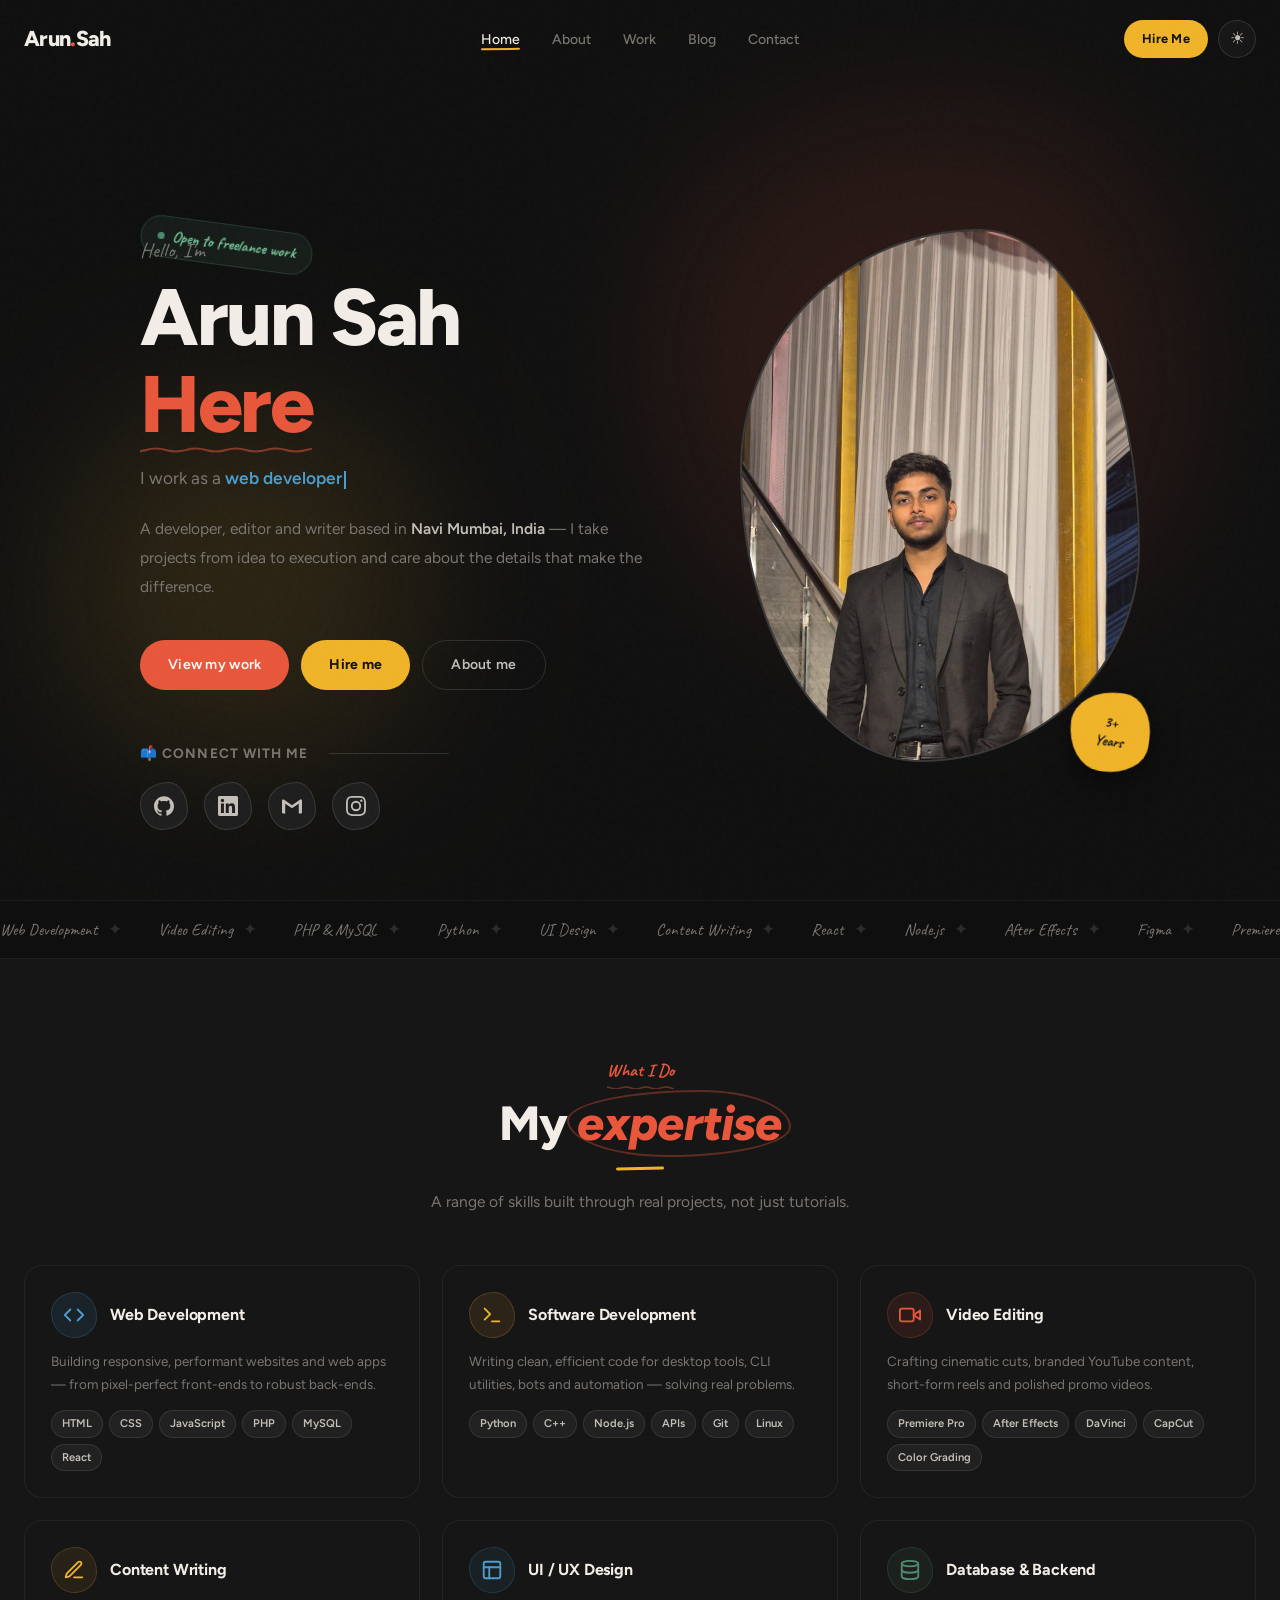
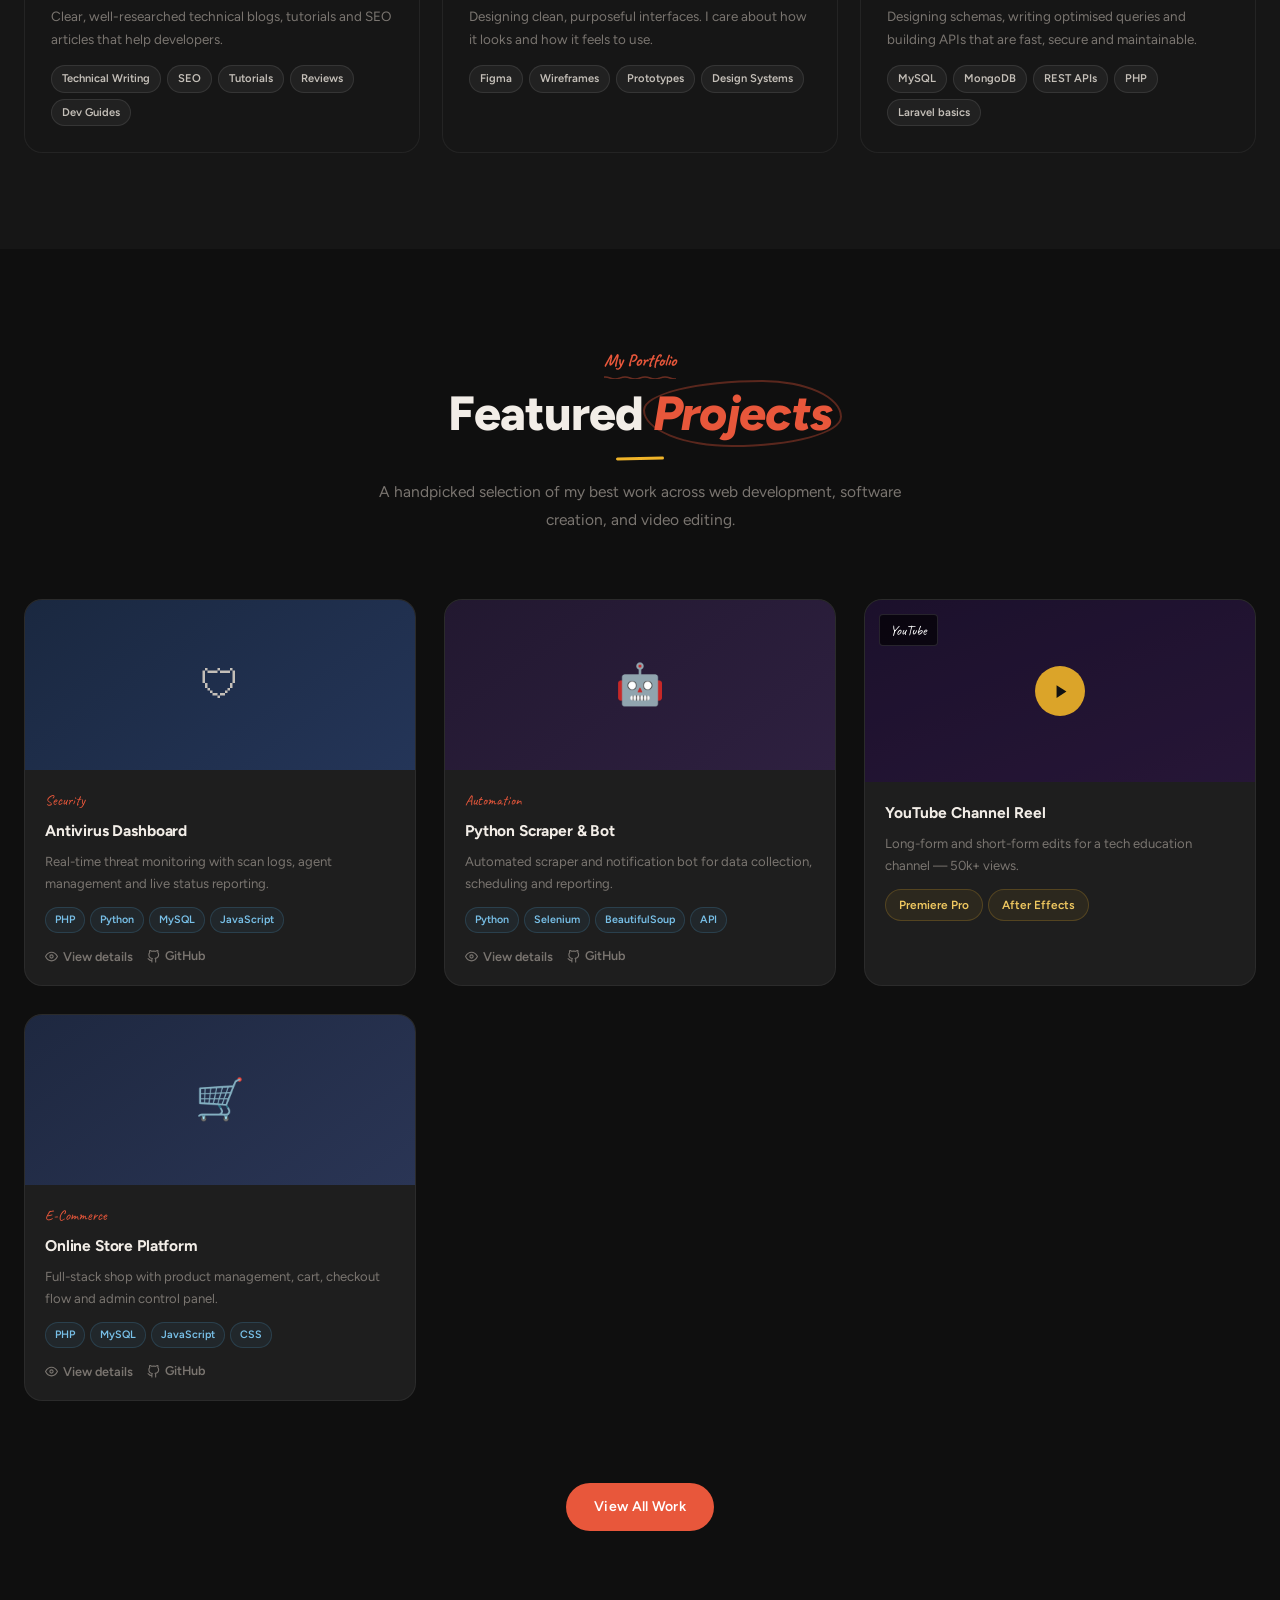
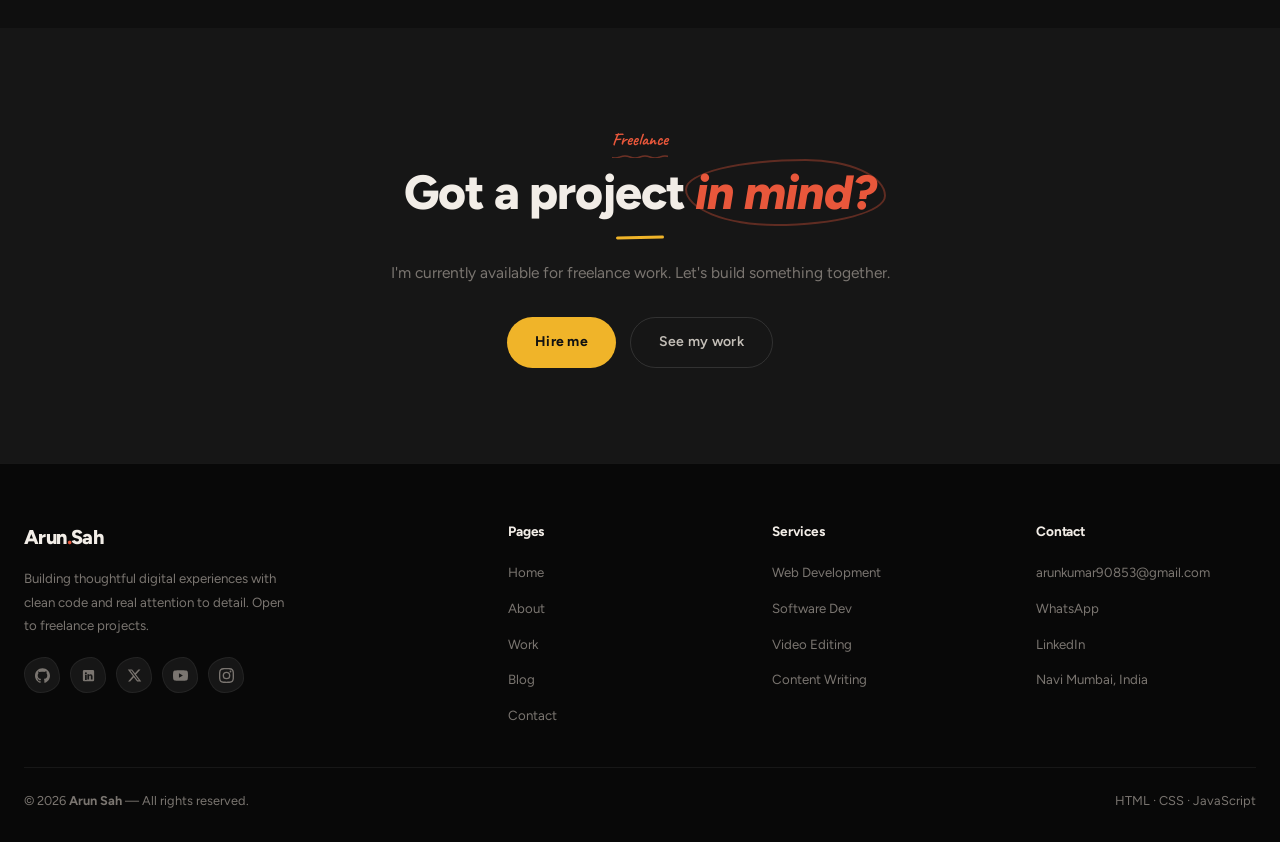
==== index.html @ 141fbe6e "name" ====
<!DOCTYPE html>
<html lang="en" data-theme="dark">
<head>
  <meta charset="UTF-8" />
  <meta name="viewport" content="width=device-width, initial-scale=1.0" />
  <meta name="description" content="Portfolio of a web developer, video editor and blog writer." />
  <title>Portfolio — Web Developer &amp; Freelancer</title>
  <link rel="stylesheet" href="style.css?v=1.7" />
  <script>
    (function(){
      var t = localStorage.getItem('portfolio-theme') || 'dark';
      document.documentElement.setAttribute('data-theme', t);
    })();
  </script>
</head>
<body>
<script>
  (function() {
    var isReload = false;
    if (window.performance && window.performance.getEntriesByType) {
      var navs = window.performance.getEntriesByType('navigation');
      if (navs.length > 0 && navs[0].type === 'reload') {
        isReload = true;
      }
    } else if (window.performance && window.performance.navigation) {
      if (window.performance.navigation.type === 1) { // 1 = TYPE_RELOAD
        isReload = true;
      }
    }
    if (isReload) {
      sessionStorage.removeItem('portfolio-loaded');
    }
    if (sessionStorage.getItem('portfolio-loaded')) {
      document.write('<style>#preloader { display: none !important; }</style>');
    }
  })();
</script>
<!-- Preloader -->
<div id="preloader" class="loading">
  <div class="wheel-and-hamster">
    <div class="wheel"></div>
    <div class="hamster">
      <div class="hamster__body">
        <div class="hamster__head">
          <div class="hamster__ear"></div>
          <div class="hamster__eye"></div>
          <div class="hamster__nose"></div>
        </div>
        <div class="hamster__limb hamster__limb--fr"></div>
        <div class="hamster__limb hamster__limb--fl"></div>
        <div class="hamster__limb hamster__limb--br"></div>
        <div class="hamster__limb hamster__limb--bl"></div>
        <div class="hamster__tail"></div>
      </div>
    </div>
    <div class="spoke"></div>
  </div>
</div>

<div id="cursor-dot"></div>
<div id="cursor-ring"></div>

<nav id="navbar">
  <div class="container">
    <div class="nav-inner">
      <a href="index.html" class="nav-logo">Arun<span class="dot">.</span>Sah</a>

      <ul class="nav-links" id="navLinks">
        <li><a href="index.html"   class="nav-link active">Home</a></li>
        <li><a href="about.html"   class="nav-link">About</a></li>
        <li><a href="work.html"    class="nav-link">Work</a></li>
        <li><a href="blogs.html"   class="nav-link">Blog</a></li>
        <li><a href="contact.html" class="nav-link">Contact</a></li>
      </ul>

      <div class="nav-cta">
        <a href="contact.html" class="btn btn-hire btn-sm">Hire Me</a>
        <button id="theme-toggle" aria-label="Toggle theme">
          <span class="icon-sun">&#9728;</span>
          <span class="icon-moon">&#9790;</span>
        </button>
        <button class="hamburger" id="hamburger" aria-label="Open menu">
          <span></span><span></span><span></span>
        </button>
      </div>
    </div>
  </div>
</nav>

<!-- ======================================================
     HERO
     ====================================================== -->
<section id="hero">
  <div class="hero-backdrop">
    <div class="hero-blob hero-blob-1"></div>
    <div class="hero-blob hero-blob-2"></div>
  </div>
  <div class="container">
    <div class="hero-inner">

      <div class="hero-content">
        <div class="hero-availability">
          <span class="avail-pulse"></span>
          Open to freelance work
        </div>

        <span class="hero-eyebrow">Hello, I'm</span>
        <h1 class="hero-name">
          Arun Sah<br>
          <span class="name-accent">Here</span>
        </h1>

        <p class="hero-tagline">
          I work as a&nbsp;<span class="typed" id="typedText"></span><span class="caret"></span>
        </p>

        <p class="hero-bio">
          A developer, editor and writer based in <strong>Navi Mumbai, India</strong> — I take projects
          from idea to execution and care about the details that make the difference.
        </p>

        <div class="hero-actions">
          <a href="work.html"    class="btn btn-primary">View my work</a>
          <a href="contact.html" class="btn btn-hire">Hire me</a>
          <a href="about.html"   class="btn btn-ghost">About me</a>
        </div>

        <div class="hero-connect">
          <h3 class="connect-title">📫 Connect With Me</h3>
          <div class="connect-links">
            <a href="https://github.com/Lamsterla" class="connect-btn github" target="_blank" rel="noopener noreferrer" title="GitHub">
              <svg viewBox="0 0 24 24" xmlns="http://www.w3.org/2000/svg">
                <path d="M12 .297c-6.63 0-12 5.373-12 12 0 5.303 3.438 9.8 8.205 11.385.6.113.82-.258.82-.577 0-.285-.01-1.04-.015-2.04-3.338.724-4.042-1.61-4.042-1.61C4.422 18.07 3.633 17.7 3.633 17.7c-1.087-.744.084-.729.084-.729 1.205.084 1.838 1.236 1.838 1.236 1.07 1.835 2.809 1.305 3.495.998.108-.776.417-1.305.76-1.605-2.665-.3-5.466-1.332-5.466-5.93 0-1.31.465-2.38 1.235-3.22-.135-.303-.54-1.523.105-3.176 0 0 1.005-.322 3.3 1.23.96-.267 1.98-.399 3-.405 1.02.006 2.04.138 3 .405 2.28-1.552 3.285-1.23 3.285-1.23.645 1.653.24 2.873.12 3.176.765.84 1.23 1.91 1.23 3.22 0 4.61-2.805 5.625-5.475 5.92.42.36.81 1.096.81 2.22 0 1.606-.015 2.896-.015 3.286 0 .315.21.69.825.57C20.565 22.092 24 17.592 24 12.297c0-6.627-5.373-12-12-12"/>
              </svg>
            </a>
            <a href="https://www.linkedin.com/in/arun-sah-7b7246313" class="connect-btn linkedin" target="_blank" rel="noopener noreferrer" title="LinkedIn">
              <svg viewBox="0 0 24 24" xmlns="http://www.w3.org/2000/svg">
                <path d="M20.447 20.452h-3.554v-5.569c0-1.328-.027-3.037-1.852-3.037-1.853 0-2.136 1.445-2.136 2.939v5.667H9.351V9h3.414v1.561h.046c.477-.9 1.637-1.85 3.37-1.85 3.601 0 4.267 2.37 4.267 5.455v6.286zM5.337 7.433c-1.144 0-2.063-.926-2.063-2.065 0-1.138.92-2.063 2.063-2.063 1.14 0 2.064.925 2.064 2.063 0 1.139-.925 2.065-2.064 2.065zm1.782 13.019H3.555V9h3.564v11.452zM22.225 0H1.771C.792 0 0 .774 0 1.729v20.542C0 23.227.792 24 1.771 24h20.451C23.2 24 24 23.227 24 22.271V1.729C24 .774 23.2 0 22.222 0h.003z"/>
              </svg>
            </a>
            <a href="mailto:arunkumar90853@gmail.com" class="connect-btn gmail" title="Gmail">
              <svg viewBox="0 0 24 24" xmlns="http://www.w3.org/2000/svg">
                <path d="M24 5.457v13.909c0 .904-.732 1.634-1.634 1.634h-2.23V9.431L12 14.771 3.864 9.43v11.57H1.634A1.637 1.637 0 010 19.366V5.457c0-1.124 1.25-1.787 2.179-1.155L12 11.196l9.821-6.894A1.378 1.378 0 0124 5.457z"/>
              </svg>
            </a>
            <a href="https://www.instagram.com/sah_arun_kumar" class="connect-btn instagram" target="_blank" rel="noopener noreferrer" title="Instagram">
              <svg viewBox="0 0 24 24" xmlns="http://www.w3.org/2000/svg">
                <path d="M12 2.163c3.204 0 3.584.012 4.85.07 3.252.148 4.771 1.691 4.919 4.919.058 1.265.069 1.645.069 4.849 0 3.205-.012 3.584-.069 4.849-.149 3.225-1.664 4.771-4.919 4.919-1.266.058-1.644.07-4.85.07-3.204 0-3.584-.012-4.849-.07-3.26-.149-4.771-1.699-4.919-4.92-.058-1.265-.07-1.644-.07-4.849 0-3.204 0.013-3.583.07-4.849.149-3.227 1.664-4.771 4.919-4.919 1.266-.057 1.645-.069 4.849-.069zM12 0C8.741 0 8.333.014 7.053.072 2.695.272.273 2.69.073 7.051.014 8.333 0 8.741 0 12c0 3.259.014 3.668.072 4.948.2 4.358 2.618 6.78 6.98 6.98 1.281.058 1.689.072 4.948.072 3.259 0 3.668-.014 4.948-.072 4.354-.2 6.782-2.618 6.979-6.98.059-1.28.073-1.689.073-4.948 0-3.259-.014-3.667-.072-4.947-.196-4.354-2.617-6.78-6.979-6.98C15.668.014 15.259 0 12 0zm0 5.838a6.162 6.162 0 100 12.324 6.162 6.162 0 000-12.324zM12 16a4 4 0 110-8 4 4 0 010 8zm6.406-11.845a1.44 1.44 0 100 2.881 1.44 1.44 0 000-2.881z"/>
              </svg>
            </a>
          </div>
        </div>
      </div>

      <div class="hero-visual reveal from-right">
        <div class="hero-photo-frame">
          <img src="photo/2.jpeg" alt="Arun Sah">
        </div>
        <div class="photo-corner">3+<br>Years</div>
      </div>
 
    </div>
  </div>
</section>

<!-- ======================================================
     MARQUEE STRIP
     ====================================================== -->
<div class="marquee-wrap">
  <div class="marquee-track">
    <span class="marquee-item">Web Development <span>✦</span></span>
    <span class="marquee-item">Video Editing <span>✦</span></span>
    <span class="marquee-item">PHP &amp; MySQL <span>✦</span></span>
    <span class="marquee-item">Python <span>✦</span></span>
    <span class="marquee-item">UI Design <span>✦</span></span>
    <span class="marquee-item">Content Writing <span>✦</span></span>
    <span class="marquee-item">React <span>✦</span></span>
    <span class="marquee-item">Node.js <span>✦</span></span>
    <span class="marquee-item">After Effects <span>✦</span></span>
    <span class="marquee-item">Figma <span>✦</span></span>
    <span class="marquee-item">Premiere Pro <span>✦</span></span>
    <span class="marquee-item">Software Dev <span>✦</span></span>
    <span class="marquee-item">Web Development <span>✦</span></span>
    <span class="marquee-item">Video Editing <span>✦</span></span>
    <span class="marquee-item">PHP &amp; MySQL <span>✦</span></span>
    <span class="marquee-item">Python <span>✦</span></span>
    <span class="marquee-item">UI Design <span>✦</span></span>
    <span class="marquee-item">Content Writing <span>✦</span></span>
    <span class="marquee-item">React <span>✦</span></span>
    <span class="marquee-item">Node.js <span>✦</span></span>
    <span class="marquee-item">After Effects <span>✦</span></span>
    <span class="marquee-item">Figma <span>✦</span></span>
    <span class="marquee-item">Premiere Pro <span>✦</span></span>
    <span class="marquee-item">Software Dev <span>✦</span></span>
  </div>
</div>

<!-- ======================================================
     SKILLS TEASER
     ====================================================== -->
<section class="section section--alt" id="skills">
  <div class="container">
    <div class="text-center reveal">
      <span class="label">What I Do</span>
      <h2 class="section-title">My <span class="em">expertise</span></h2>
      <span class="rule rule-center"></span>
      <p class="section-sub" style="margin-top:18px;">
        A range of skills built through real projects, not just tutorials.
      </p>
    </div>

    <div class="skills-layout">
      <div class="skill-card reveal d1" style="--card-line:var(--sky);--ico-bg:rgba(75,159,214,0.1);--ico-border:rgba(75,159,214,0.2)">
        <div class="skill-head">
          <div class="skill-ico"><svg viewBox="0 0 24 24" width="22" height="22" fill="none" stroke="currentColor" stroke-width="2" stroke-linecap="round" stroke-linejoin="round"><polyline points="16 18 22 12 16 6"/><polyline points="8 6 2 12 8 18"/></svg></div>
          <h3>Web Development</h3>
        </div>
        <p>Building responsive, performant websites and web apps — from pixel-perfect front-ends to robust back-ends.</p>
        <div class="skill-chips">
          <span class="chip">HTML</span>
          <span class="chip">CSS</span>
          <span class="chip">JavaScript</span>
          <span class="chip">PHP</span>
          <span class="chip">MySQL</span>
          <span class="chip">React</span>
        </div>
      </div>

      <div class="skill-card reveal d2" style="--card-line:var(--amber);--ico-bg:rgba(244,169,53,0.1);--ico-border:rgba(244,169,53,0.2)">
        <div class="skill-head">
          <div class="skill-ico"><svg viewBox="0 0 24 24" width="22" height="22" fill="none" stroke="currentColor" stroke-width="2" stroke-linecap="round" stroke-linejoin="round"><polyline points="4 17 10 11 4 5"/><line x1="12" y1="19" x2="20" y2="19"/></svg></div>
          <h3>Software Development</h3>
        </div>
        <p>Writing clean, efficient code for desktop tools, CLI utilities, bots and automation — solving real problems.</p>
        <div class="skill-chips">
          <span class="chip">Python</span>
          <span class="chip">C++</span>
          <span class="chip">Node.js</span>
          <span class="chip">APIs</span>
          <span class="chip">Git</span>
          <span class="chip">Linux</span>
        </div>
      </div>

      <div class="skill-card reveal d3" style="--card-line:var(--coral);--ico-bg:rgba(232,87,59,0.1);--ico-border:rgba(232,87,59,0.2)">
        <div class="skill-head">
          <div class="skill-ico"><svg viewBox="0 0 24 24" width="22" height="22" fill="none" stroke="currentColor" stroke-width="2" stroke-linecap="round" stroke-linejoin="round"><polygon points="23 7 16 12 23 17 23 7"/><rect x="1" y="5" width="15" height="14" rx="2" ry="2"/></svg></div>
          <h3>Video Editing</h3>
        </div>
        <p>Crafting cinematic cuts, branded YouTube content, short-form reels and polished promo videos.</p>
        <div class="skill-chips">
          <span class="chip">Premiere Pro</span>
          <span class="chip">After Effects</span>
          <span class="chip">DaVinci</span>
          <span class="chip">CapCut</span>
          <span class="chip">Color Grading</span>
        </div>
      </div>

      <div class="skill-card reveal d4" style="--card-line:var(--amber);--ico-bg:rgba(244,169,53,0.08);--ico-border:rgba(244,169,53,0.18)">
        <div class="skill-head">
          <div class="skill-ico"><svg viewBox="0 0 24 24" width="22" height="22" fill="none" stroke="currentColor" stroke-width="2" stroke-linecap="round" stroke-linejoin="round"><path d="M12 20h9"/><path d="M16.5 3.5a2.121 2.121 0 0 1 3 3L7 19l-4 1 1-4L16.5 3.5z"/></svg></div>
          <h3>Content Writing</h3>
        </div>
        <p>Clear, well-researched technical blogs, tutorials and SEO articles that help developers.</p>
        <div class="skill-chips">
          <span class="chip">Technical Writing</span>
          <span class="chip">SEO</span>
          <span class="chip">Tutorials</span>
          <span class="chip">Reviews</span>
          <span class="chip">Dev Guides</span>
        </div>
      </div>

      <div class="skill-card reveal d5" style="--card-line:var(--sky);--ico-bg:rgba(75,159,214,0.08);--ico-border:rgba(75,159,214,0.18)">
        <div class="skill-head">
          <div class="skill-ico"><svg viewBox="0 0 24 24" width="22" height="22" fill="none" stroke="currentColor" stroke-width="2" stroke-linecap="round" stroke-linejoin="round"><rect x="3" y="3" width="18" height="18" rx="2" ry="2"/><line x1="3" y1="9" x2="21" y2="9"/><line x1="9" y1="21" x2="9" y2="9"/></svg></div>
          <h3>UI / UX Design</h3>
        </div>
        <p>Designing clean, purposeful interfaces. I care about how it looks and how it feels to use.</p>
        <div class="skill-chips">
          <span class="chip">Figma</span>
          <span class="chip">Wireframes</span>
          <span class="chip">Prototypes</span>
          <span class="chip">Design Systems</span>
        </div>
      </div>

      <div class="skill-card reveal d5" style="--card-line:var(--sage);--ico-bg:rgba(90,138,111,0.1);--ico-border:rgba(90,138,111,0.2)">
        <div class="skill-head">
          <div class="skill-ico"><svg viewBox="0 0 24 24" width="22" height="22" fill="none" stroke="currentColor" stroke-width="2" stroke-linecap="round" stroke-linejoin="round"><ellipse cx="12" cy="5" rx="9" ry="3"/><path d="M21 12c0 1.66-4 3-9 3s-9-1.34-9-3"/><path d="M3 5v14c0 1.66 4 3 9 3s9-1.34 9-3V5"/></svg></div>
          <h3>Database &amp; Backend</h3>
        </div>
        <p>Designing schemas, writing optimised queries and building APIs that are fast, secure and maintainable.</p>
        <div class="skill-chips">
          <span class="chip">MySQL</span>
          <span class="chip">MongoDB</span>
          <span class="chip">REST APIs</span>
          <span class="chip">PHP</span>
          <span class="chip">Laravel basics</span>
        </div>
      </div>
    </div>
  </div>
</section>

<!-- ======================================================
     FEATURED PROJECTS
     ====================================================== -->
<section class="section" id="featured-projects">
  <div class="container">
    <div class="text-center reveal">
      <span class="label">My Portfolio</span>
      <h2 class="section-title">Featured <span class="em">Projects</span></h2>
      <span class="rule rule-center"></span>
      <p class="section-sub" style="margin-top:18px;">
        A handpicked selection of my best work across web development, software creation, and video editing.
      </p>
    </div>

    <div class="portfolio-grid" style="margin-top: 40px;">
      <!-- Web Project -->
      <div class="project-card reveal d1" data-type="web" data-index="0" style="cursor: pointer;">
        <div class="proj-thumb" style="background:linear-gradient(145deg,#1a2840,#243558)">
          <span>&#128737;</span>
          <div class="proj-thumb-overlay">
            <button class="btn btn-primary btn-sm view-details-btn">Details</button>
            <a href="https://github.com/Lamsterla" target="_blank" class="btn btn-ghost btn-sm" onclick="event.stopPropagation();">Live</a>
          </div>
        </div>
        <div class="proj-body">
          <div class="proj-cat">Security</div>
          <h3>Antivirus Dashboard</h3>
          <p>Real-time threat monitoring with scan logs, agent management and live status reporting.</p>
          <div class="proj-tech">
            <span class="tech-tag">PHP</span><span class="tech-tag">Python</span><span class="tech-tag">MySQL</span><span class="tech-tag">JavaScript</span>
          </div>
          <div class="proj-links">
            <button class="proj-link view-details-link" style="background:none;border:none;padding:0;cursor:pointer;font-family:inherit;">
              <svg viewBox="0 0 24 24"><path d="M1 12s4-8 11-8 11 8 11 8-4 8-11 8-11-8-11-8z"/><circle cx="12" cy="12" r="3"/></svg>
              View details
            </button>
            <a href="https://github.com/Lamsterla" class="proj-link" target="_blank" onclick="event.stopPropagation();">
              <svg viewBox="0 0 24 24"><path d="M9 19c-5 1.5-5-2.5-7-3m14 6v-3.87a3.37 3.37 0 0 0-.94-2.61c3.14-.35 6.44-1.54 6.44-7A5.44 5.44 0 0 0 20 4.77 5.07 5.07 0 0 0 19.91 1S18.73.65 16 2.48a13.38 13.38 0 0 0-7 0C6.27.65 5.09 1 5.09 1A5.07 5.07 0 0 0 5 4.77a5.44 5.44 0 0 0-1.5 3.78c0 5.42 3.3 6.61 6.44 7A3.37 3.37 0 0 0 9 18.13V22"/></svg>
              GitHub
            </a>
          </div>
        </div>
      </div>

      <!-- Software Project -->
      <div class="project-card reveal d2" data-type="software" data-index="0" style="cursor: pointer;">
        <div class="proj-thumb" style="background:linear-gradient(145deg,#221830,#2e2040)">
          <span>&#129302;</span>
          <div class="proj-thumb-overlay">
            <button class="btn btn-primary btn-sm view-details-btn">Details</button>
            <a href="https://github.com/Lamsterla" target="_blank" class="btn btn-ghost btn-sm" onclick="event.stopPropagation();">Code</a>
          </div>
        </div>
        <div class="proj-body">
          <div class="proj-cat">Automation</div>
          <h3>Python Scraper &amp; Bot</h3>
          <p>Automated scraper and notification bot for data collection, scheduling and reporting.</p>
          <div class="proj-tech">
            <span class="tech-tag">Python</span><span class="tech-tag">Selenium</span><span class="tech-tag">BeautifulSoup</span><span class="tech-tag">API</span>
          </div>
          <div class="proj-links">
            <button class="proj-link view-details-link" style="background:none;border:none;padding:0;cursor:pointer;font-family:inherit;">
              <svg viewBox="0 0 24 24"><path d="M1 12s4-8 11-8 11 8 11 8-4 8-11 8-11-8-11-8z"/><circle cx="12" cy="12" r="3"/></svg>
              View details
            </button>
            <a href="https://github.com/Lamsterla" class="proj-link" target="_blank" onclick="event.stopPropagation();">
              <svg viewBox="0 0 24 24"><path d="M9 19c-5 1.5-5-2.5-7-3m14 6v-3.87a3.37 3.37 0 0 0-.94-2.61c3.14-.35 6.44-1.54 6.44-7A5.44 5.44 0 0 0 20 4.77 5.07 5.07 0 0 0 19.91 1S18.73.65 16 2.48a13.38 13.38 0 0 0-7 0C6.27.65 5.09 1 5.09 1A5.07 5.07 0 0 0 5 4.77a5.44 5.44 0 0 0-1.5 3.78c0 5.42 3.3 6.61 6.44 7A3.37 3.37 0 0 0 9 18.13V22"/></svg>
              GitHub
            </a>
          </div>
        </div>
      </div>

      <!-- Video Project -->
      <div class="video-slide-card project-card reveal d3" data-type="video" data-index="0" style="cursor: pointer;">
        <div class="vslide-thumb" style="background:linear-gradient(160deg,#281840,#382050)">
          <div class="play-ring">
            <svg viewBox="0 0 24 24"><polygon points="5,3 19,12 5,21"/></svg>
          </div>
          <span class="vslide-cat">YouTube</span>
        </div>
        <div class="vslide-body">
          <h3>YouTube Channel Reel</h3>
          <p>Long-form and short-form edits for a tech education channel — 50k+ views.</p>
          <div class="proj-tech">
            <span class="tool-chip">Premiere Pro</span><span class="tool-chip">After Effects</span>
          </div>
        </div>
      </div>

      <!-- Web Project 2 -->
      <div class="project-card reveal d4" data-type="web" data-index="1" style="cursor: pointer;">
        <div class="proj-thumb" style="background:linear-gradient(145deg,#1e2840,#2a3555)">
          <span>&#128722;</span>
          <div class="proj-thumb-overlay">
            <button class="btn btn-primary btn-sm view-details-btn">Details</button>
            <a href="https://github.com/Lamsterla" target="_blank" class="btn btn-ghost btn-sm" onclick="event.stopPropagation();">Live</a>
          </div>
        </div>
        <div class="proj-body">
          <div class="proj-cat">E-Commerce</div>
          <h3>Online Store Platform</h3>
          <p>Full-stack shop with product management, cart, checkout flow and admin control panel.</p>
          <div class="proj-tech">
            <span class="tech-tag">PHP</span><span class="tech-tag">MySQL</span><span class="tech-tag">JavaScript</span><span class="tech-tag">CSS</span>
          </div>
          <div class="proj-links">
            <button class="proj-link view-details-link" style="background:none;border:none;padding:0;cursor:pointer;font-family:inherit;">
              <svg viewBox="0 0 24 24"><path d="M1 12s4-8 11-8 11 8 11 8-4 8-11 8-11-8-11-8z"/><circle cx="12" cy="12" r="3"/></svg>
              View details
            </button>
            <a href="https://github.com/Lamsterla" class="proj-link" target="_blank" onclick="event.stopPropagation();">
              <svg viewBox="0 0 24 24"><path d="M9 19c-5 1.5-5-2.5-7-3m14 6v-3.87a3.37 3.37 0 0 0-.94-2.61c3.14-.35 6.44-1.54 6.44-7A5.44 5.44 0 0 0 20 4.77 5.07 5.07 0 0 0 19.91 1S18.73.65 16 2.48a13.38 13.38 0 0 0-7 0C6.27.65 5.09 1 5.09 1A5.07 5.07 0 0 0 5 4.77a5.44 5.44 0 0 0-1.5 3.78c0 5.42 3.3 6.61 6.44 7A3.37 3.37 0 0 0 9 18.13V22"/></svg>
              GitHub
            </a>
          </div>
        </div>
      </div>
    </div>

    <div style="text-align: center; margin-top: 50px;" class="reveal">
      <a href="work.html" class="btn btn-primary">View All Work</a>
    </div>
  </div>
</section>

<!-- ======================================================
     QUICK HIRE CTA
     ====================================================== -->
<section class="section section--alt">
  <div class="container">
    <div style="text-align:center;max-width:580px;margin:0 auto;" class="reveal">
      <span class="label">Freelance</span>
      <h2 class="section-title">Got a project <span class="em">in mind?</span></h2>
      <span class="rule rule-center"></span>
      <p class="section-sub" style="margin:20px auto 30px;">
        I'm currently available for freelance work. Let's build something together.
      </p>
      <div style="display:flex;gap:14px;justify-content:center;flex-wrap:wrap;">
        <a href="contact.html" class="btn btn-hire">Hire me</a>
        <a href="work.html"    class="btn btn-ghost">See my work</a>
      </div>
    </div>
  </div>
</section>

<!-- ======================================================
     PROJECT DETAIL MODAL (FLASHCARD VERSION)
     ====================================================== -->
<div class="project-modal" id="projectModal" role="dialog" aria-modal="true">
  <div class="modal-backdrop" id="modalBackdrop"></div>
  <div class="flashcard-container">
    <button class="modal-close" id="modalClose" aria-label="Close modal">&times;</button>
    <div class="flashcard" id="flashcard">
      
      <!-- FRONT FACE -->
      <div class="flashcard-face flashcard-front">
        <div class="modal-header-banner" id="modalBannerFront">
          <span id="modalEmojiFront"></span>
        </div>
        <div class="modal-body">
          <span class="modal-cat" id="modalCatFront"></span>
          <h2 class="modal-title" id="modalTitleFront"></h2>
          <div class="modal-divider" style="margin: 12px 0 16px;"></div>
          <p class="flashcard-desc" id="modalDescFront"></p>
          <div class="modal-tech" id="modalTechFront"></div>
          
          <div class="flip-hint">
            <span>Click card to flip for details ↺</span>
          </div>
        </div>
      </div>
      
      <!-- BACK FACE -->
      <div class="flashcard-face flashcard-back">
        <div class="modal-header-banner" id="modalBannerBack">
          <span id="modalEmojiBack"></span>
        </div>
        <div class="modal-body">
          <h2 class="modal-title" id="modalTitleBack"></h2>
          <div class="modal-divider" style="margin: 12px 0 16px;"></div>
          <div class="modal-readme" id="modalReadmeBack"></div>
          <div class="modal-actions" id="modalActionsBack"></div>
          
          <div class="flip-hint back-hint">
            <span>Click card to flip front ↺</span>
          </div>
        </div>
      </div>

    </div>
  </div>
</div>

<!-- ======================================================
     PROJECTS DATA SOURCE
     ====================================================== -->
<script id="projects-data" type="application/json">
{
  "web": [
    {
      "label": "\ud83d\udee1\ufe0f",
      "cat": "Security",
      "title": "Antivirus Dashboard",
      "desc": "Real-time threat monitoring with scan logs, agent management and live status reporting.",
      "tech": ["PHP", "Python", "MySQL", "JavaScript"],
      "bg": "linear-gradient(145deg,#1a2840,#243558)",
      "live": "https://github.com/Lamsterla",
      "github": "https://github.com/Lamsterla",
      "readme": "<h3>About the Project<\/h3><p>The Antivirus Dashboard is a security-focused admin panel that aggregates threat intelligence from server agents. It displays critical vulnerabilities, CPU\/RAM usage of server endpoints, and live file scan logs.<\/p><h3>Key Features<\/h3><ul><li><strong>Real-time Logs:<\/strong> Renders active scans dynamically as they occur on the endpoint systems.<\/li><li><strong>Agent Status Mapping:<\/strong> Visual representation of all active and offline local network agents.<\/li><li><strong>Action Center:<\/strong> Quarantine files or trigger immediate scans directly from the browser.<\/li><\/ul><h3>Tech Stack<\/h3><p>Built with PHP for session handling and data management, Python for system-level scanner agents, MySQL for log persistence, and pure CSS for smooth transitions.<\/p>"
    },
    {
      "label": "\ud83d\uded2",
      "cat": "E-Commerce",
      "title": "Online Store Platform",
      "desc": "Full-stack shop with product management, cart, checkout flow and admin control panel.",
      "tech": ["PHP", "MySQL", "JavaScript", "CSS"],
      "bg": "linear-gradient(145deg,#1e2840,#2a3555)",
      "live": "https://github.com/Lamsterla",
      "github": "https://github.com/Lamsterla",
      "readme": "<h3>About the Project<\/h3><p>A full-featured e-commerce ecosystem built from scratch. It supports user profiles, responsive catalog browsing, persistent cart storage, check-out simulation, and a dedicated administrator interface.<\/p><h3>Key Features<\/h3><ul><li><strong>Inventory Control:<\/strong> Management panel to add, edit, and delete products, categories, and inventory.<\/li><li><strong>Cart System:<\/strong> Dynamic local storage fallback cart that syncs when the user logs in.<\/li><li><strong>Secure Checkout:<\/strong> Encrypted user authentication and simulated payment integration.<\/li><\/ul><h3>Tech Stack<\/h3><p>Powered by raw PHP and MySQL, styled with modern Vanilla CSS including custom flex layouts and custom variables for the shopping interface.<\/p>"
    },
    {
      "label": "\ud83d\udcca",
      "cat": "Dashboard",
      "title": "Analytics Dashboard",
      "desc": "Interactive data visualisation with real-time charts, filters and CSV export.",
      "tech": ["JavaScript", "Chart.js", "PHP", "CSS"],
      "bg": "linear-gradient(145deg,#1c2a3e,#253650)",
      "live": "https://github.com/Lamsterla",
      "github": "https://github.com/Lamsterla",
      "readme": "<h3>About the Project<\/h3><p>A lightweight, interactive client-side dashboard that converts CSV exports and database queries into actionable visual charts.<\/p><h3>Key Features<\/h3><ul><li><strong>Dynamic Charts:<\/strong> Custom bar, line, and doughnut charts showing business telemetry.<\/li><li><strong>Filtering Options:<\/strong> Segment records by custom dates, categories, and region.<\/li><li><strong>Data Exports:<\/strong> Export parsed dashboards back into clean CSV\/PDF files instantly.<\/li><\/ul><h3>Tech Stack<\/h3><p>Developed using Chart.js, HTML5, Vanilla JavaScript, and backend API integration using PHP.<\/p>"
    },
    {
      "label": "\ud83d\udcdd",
      "cat": "CMS",
      "title": "Custom Blog CMS",
      "desc": "Blog management with rich-text editing, categories, tags and basic SEO tooling.",
      "tech": ["PHP", "MySQL", "TinyMCE", "JavaScript"],
      "bg": "linear-gradient(145deg,#1e2e28,#283e33)",
      "live": "https://github.com/Lamsterla",
      "github": "https://github.com/Lamsterla",
      "readme": "<h3>About the Project<\/h3><p>An intuitive content management system built to ease technical writing. It features an integrated WYSIWYG editor and instant SEO health analysis.<\/p><h3>Key Features<\/h3><ul><li><strong>Rich Text Editing:<\/strong> Integration with TinyMCE for editing layout blocks, images, and formatting code.<\/li><li><strong>Tag & Category Indexing:<\/strong> Dynamic organization and search indices optimized for search engines.<\/li><li><strong>SEO Checklist:<\/strong> Analyzes keyword density, descriptions, and tag structures before publishing.<\/li><\/ul><h3>Tech Stack<\/h3><p>Written using PHP and MySQL backend, combined with JS dynamic tags styling.<\/p>"
    },
    {
      "label": "\ud83d\udd12",
      "cat": "Security",
      "title": "PHP Security Toolkit",
      "desc": "Reusable library covering SQL injection, XSS, CSRF protection and input sanitisation.",
      "tech": ["PHP", "MySQL", "Composer"],
      "bg": "linear-gradient(145deg,#1a2535,#243048)",
      "live": "https://github.com/Lamsterla",
      "github": "https://github.com/Lamsterla",
      "readme": "<h3>About the Project<\/h3><p>A reusable, plug-and-play middleware package for legacy PHP applications that mitigates the top OWASP security vulnerabilities.<\/p><h3>Key Features<\/h3><ul><li><strong>SQL Injection Shield:<\/strong> Automated parameter wrapping for standard queries.<\/li><li><strong>XSS Filter:<\/strong> Strict sanitization of user-submitted forms and output encoders.<\/li><li><strong>CSRF Token Generator:<\/strong> Automatic session validation tokens injected into HTML form tags.<\/li><\/ul><h3>Tech Stack<\/h3><p>Coded in PHP, distributed as a Composer package for simple dependency installation.<\/p>"
    }
  ],
  "software": [
    {
      "label": "\ud83e\udd16",
      "cat": "Automation",
      "title": "Python Scraper & Bot",
      "desc": "Automated scraper and notification bot for data collection, scheduling and reporting.",
      "tech": ["Python", "Selenium", "BeautifulSoup", "API"],
      "bg": "linear-gradient(145deg,#221830,#2e2040)",
      "live": "",
      "github": "https://github.com/Lamsterla",
      "readme": "<h3>About the Project<\/h3><p>A headless script designed to monitor target websites for specific updates, scrape critical elements, and send instant alerts to Discord or Telegram channels.<\/p><h3>Key Features<\/h3><ul><li><strong>Dynamic Scraping:<\/strong> Selenium drivers handle JavaScript-heavy websites and cloudflare bypasses.<\/li><li><strong>Rate Limiting:<\/strong> Intelligent scheduling to prevent IP bans.<\/li><li><strong>Instant Alerts:<\/strong> Webhook triggers immediately upon detecting target keywords or price drops.<\/li><\/ul><h3>Tech Stack<\/h3><p>Coded in Python using BeautifulSoup, Selenium, and webhook APIs.<\/p>"
    },
    {
      "label": "\ud83d\udd28",
      "cat": "CLI Tool",
      "title": "Dev Toolbox CLI",
      "desc": "Command-line utility for repetitive dev tasks — scaffolding, env setup and deployment helpers.",
      "tech": ["Python", "Click", "Rich", "Shell"],
      "bg": "linear-gradient(145deg,#182030,#20283e)",
      "live": "",
      "github": "https://github.com/Lamsterla",
      "readme": "<h3>About the Project<\/h3><p>A lightweight command-line tool built to accelerate local environment bootstrap tasks, git branch cleaners, and static site compiler scripts.<\/p><h3>Key Features<\/h3><ul><li><strong>Quick Scaffolding:<\/strong> Create templates for HTML\/CSS or PHP structures instantly.<\/li><li><strong>Git Helper:<\/strong> Cleans up merged local branches and formats standardized commits.<\/li><li><strong>Rich Output:<\/strong> Console formatting using coloring, progress bars, and custom logs.<\/li><\/ul><h3>Tech Stack<\/h3><p>Built with Python, Click, and Rich libraries, packaged as a globally executable terminal command.<\/p>"
    },
    {
      "label": "\ud83d\udcf1",
      "cat": "Mobile",
      "title": "Task Manager App",
      "desc": "Simple cross-platform task manager with offline support, categories and due-date reminders.",
      "tech": ["Flutter", "Dart", "SQLite"],
      "bg": "linear-gradient(145deg,#181c2e,#202538)",
      "live": "https://github.com/Lamsterla",
      "github": "https://github.com/Lamsterla",
      "readme": "<h3>About the Project<\/h3><p>A cross-platform task manager designed to prioritize focus. Offers offline sync with a robust local database and smart grouping.<\/p><h3>Key Features<\/h3><ul><li><strong>Offline Mode:<\/strong> Fully operational without network connection using local database caches.<\/li><li><strong>Reminders:<\/strong> Local system push alerts mapped to custom priority tags.<\/li><li><strong>Statistics:<\/strong> Weekly charts showing finished tasks and productivity peaks.<\/li><\/ul><h3>Tech Stack<\/h3><p>Written in Flutter using Dart, with SQLite for local relational database storing.<\/p>"
    },
    {
      "label": "\ud83d\udcc4",
      "cat": "API",
      "title": "REST API Backend",
      "desc": "Modular REST API with JWT auth, rate limiting, caching and full OpenAPI documentation.",
      "tech": ["Node.js", "Express", "MongoDB", "JWT"],
      "bg": "linear-gradient(145deg,#182015,#20281e)",
      "live": "",
      "github": "https://github.com/Lamsterla",
      "readme": "<h3>About the Project<\/h3><p>A production-ready REST API backend designed with enterprise patterns, supporting standard database integrations and OpenAPI descriptors.<\/p><h3>Key Features<\/h3><ul><li><strong>JWT Authentication:<\/strong> Secure token-based access with sliding expiration and refresh tokens.<\/li><li><strong>Rate Limiting:<\/strong> Middleware blocking spam and automated scraping bots.<\/li><li><strong>Self-Documenting:<\/strong> Swagger UI panel generated automatically from controller annotations.<\/li><\/ul><h3>Tech Stack<\/h3><p>Engineered using Node.js, Express, MongoDB, and JSON Web Tokens.<\/p>"
    }
  ],
  "video": [
    {
      "title": "YouTube Channel Reel",
      "cat": "YouTube",
      "desc": "Long-form and short-form edits for a tech education channel — 50k+ views.",
      "tools": ["Premiere Pro", "After Effects"],
      "bg": "linear-gradient(160deg,#281840,#382050)",
      "label": "\u25b6",
      "readme": "<h3>YouTube Channel Reel<\/h3><p>Detailed editing work showing motion tracking, sound design, color correction, and pacing tailored to modern tech education.<\/p>"
    },
    {
      "title": "Brand Promo Ad",
      "cat": "Commercial",
      "desc": "30-second product promo with motion graphics, colour grade and VO mixing.",
      "tools": ["Premiere Pro", "Audacity"],
      "bg": "linear-gradient(160deg,#1e2800,#2a3800)",
      "label": "\u25b6",
      "readme": "<h3>Brand Promo Ad<\/h3><p>Commercial marketing campaign video. Key tasks: audio mastering, dynamic range mixing, text animation overlays, and color grading.<\/p>"
    },
    {
      "title": "Travel Highlights",
      "cat": "Cinematic",
      "desc": "Cinematic travel reel with J-cuts, LUT colour grading and ambient sound design.",
      "tools": ["DaVinci Resolve", "Audacity"],
      "bg": "linear-gradient(160deg,#002028,#002c38)",
      "label": "\u25b6",
      "readme": "<h3>Travel Highlights<\/h3><p>A highly stylized cinematic piece utilizing advanced LUTs, jump cuts, visual sound effects mapping, and slow-motion frame interpolation.<\/p>"
    },
    {
      "title": "Social Media Reels",
      "cat": "Short Form",
      "desc": "Batch-edited vertical reels with captions, transitions and platform-native feel.",
      "tools": ["CapCut", "Premiere Pro"],
      "bg": "linear-gradient(160deg,#280010,#380018)",
      "label": "\u25b6",
      "readme": "<h3>Social Media Reels<\/h3><p>Vertical formatted content optimization, automated subtitle synchronization, high retention editing hooks, and trendy motion transitions.<\/p>"
    },
    {
      "title": "Event Coverage",
      "cat": "Event",
      "desc": "Multi-camera corporate event highlights edited to a 3-minute deliverable.",
      "tools": ["Premiere Pro", "After Effects"],
      "bg": "linear-gradient(160deg,#201800,#302200)",
      "label": "\u25b6",
      "readme": "<h3>Event Coverage<\/h3><p>Three-camera synchronization, multicam audio nesting, sound cleaning, color matching, and client feedback integration cycles.<\/p>"
    }
  ]
}
</script>

<footer>
  <div class="container">
    <div class="footer-grid">
      <div class="footer-brand">
        <div class="nav-logo">Arun<span class="dot">.</span>Sah</div>
        <p>Building thoughtful digital experiences with clean code and real attention to detail. Open to freelance projects.</p>
        <div class="footer-socials">
          <a class="social-link" href="https://github.com/Lamsterla" target="_blank" rel="noopener noreferrer" title="GitHub">
            <svg viewBox="0 0 24 24" width="16" height="16" fill="currentColor">
              <path d="M12 .297c-6.63 0-12 5.373-12 12 0 5.303 3.438 9.8 8.205 11.385.6.113.82-.258.82-.577 0-.285-.01-1.04-.015-2.04-3.338.724-4.042-1.61-4.042-1.61C4.422 18.07 3.633 17.7 3.633 17.7c-1.087-.744.084-.729.084-.729 1.205.084 1.838 1.236 1.838 1.236 1.07 1.835 2.809 1.305 3.495.998.108-.776.417-1.305.76-1.605-2.665-.3-5.466-1.332-5.466-5.93 0-1.31.465-2.38 1.235-3.22-.135-.303-.54-1.523.105-3.176 0 0 1.005-.322 3.3 1.23.96-.267 1.98-.399 3-.405 1.02.006 2.04.138 3 .405 2.28-1.552 3.285-1.23 3.285-1.23.645 1.653.24 2.873.12 3.176.765.84 1.23 1.91 1.23 3.22 0 4.61-2.805 5.625-5.475 5.92.42.36.81 1.096.81 2.22 0 1.606-.015 2.896-.015 3.286 0 .315.21.69.825.57C20.565 22.092 24 17.592 24 12.297c0-6.627-5.373-12-12-12"/>
            </svg>
          </a>
          <a class="social-link" href="https://www.linkedin.com/in/arun-sah-7b7246313" target="_blank" rel="noopener noreferrer" title="LinkedIn">
            <svg viewBox="0 0 24 24" width="16" height="16" fill="currentColor">
              <path d="M19 3a2 2 0 0 1 2 2v14a2 2 0 0 1-2 2H5a2 2 0 0 1-2-2V5a2 2 0 0 1 2-2h14m-.5 15.5v-5.3a3.26 3.26 0 0 0-3.26-3.26c-.85 0-1.84.52-2.28 1.3v-1.11h-2.79v8.37h2.79v-4.93c0-.77.62-1.4 1.39-1.4a1.4 1.4 0 0 1 1.4 1.4v4.93h2.75M6.46 10.9v8.37H9.2V10.9H6.46M7.83 6.64a1.65 1.65 0 1 0 0 3.3 1.65 1.65 0 0 0 0-3.3z"/>
            </svg>
          </a>
          <a class="social-link" href="#" target="_blank" rel="noopener noreferrer" title="Twitter">
            <svg viewBox="0 0 24 24" width="16" height="16" fill="currentColor">
              <path d="M18.244 2.25h3.308l-7.227 8.26 8.502 11.24H16.17l-5.214-6.817L4.99 21.75H1.68l7.73-8.835L1.254 2.25H8.08l4.713 6.231zm-1.161 17.52h1.833L7.084 4.126H5.117z"/>
            </svg>
          </a>
          <a class="social-link" href="#" target="_blank" rel="noopener noreferrer" title="YouTube">
            <svg viewBox="0 0 24 24" width="16" height="16" fill="currentColor">
              <path d="M23.498 6.186a3.016 3.016 0 0 0-2.122-2.136C19.505 3.545 12 3.545 12 3.545s-7.505 0-9.377.505A3.017 3.017 0 0 0 .502 6.186C0 8.07 0 12 0 12s0 3.93.502 5.814a3.016 3.016 0 0 0 2.122 2.136c1.871.505 9.376.505 9.376.505s7.505 0 9.377-.505a3.015 3.015 0 0 0 2.122-2.136C24 15.93 24 12 24 12s0-3.93-.502-5.814zM9.545 15.568V8.432L15.818 12l-6.273 3.568z"/>
            </svg>
          </a>
          <a class="social-link" href="https://www.instagram.com/sah_arun_kumar" target="_blank" rel="noopener noreferrer" title="Instagram">
            <svg viewBox="0 0 24 24" width="16" height="16" fill="currentColor">
              <path d="M12 2.163c3.204 0 3.584.012 4.85.07 3.252.148 4.771 1.691 4.919 4.919.058 1.265.069 1.645.069 4.849 0 3.205-.012 3.584-.069 4.849-.149 3.225-1.664 4.771-4.919 4.919-1.266.058-1.644.07-4.85.07-3.204 0-3.584-.012-4.849-.07-3.26-.149-4.771-1.699-4.919-4.92-.058-1.265-.07-1.644-.07-4.849 0-3.204 0.013-3.583.07-4.849.149-3.227 1.664-4.771 4.919-4.919 1.266-.057 1.645-.069 4.849-.069zM12 0C8.741 0 8.333.014 7.053.072 2.695.272.273 2.69.073 7.051.014 8.333 0 8.741 0 12c0 3.259.014 3.668.072 4.948.2 4.358 2.618 6.78 6.98 6.98 1.281.058 1.689.072 4.948.072 3.259 0 3.668-.014 4.948-.072 4.354-.2 6.782-2.618 6.979-6.98.059-1.28.073-1.689.073-4.948 0-3.259-.014-3.667-.072-4.947-.196-4.354-2.617-6.78-6.979-6.98C15.668.014 15.259 0 12 0zm0 5.838a6.162 6.162 0 100 12.324 6.162 6.162 0 000-12.324zM12 16a4 4 0 110-8 4 4 0 010 8zm6.406-11.845a1.44 1.44 0 100 2.881 1.44 1.44 0 000-2.881z"/>
            </svg>
          </a>
        </div>
      </div>

      <div class="footer-col">
        <h5>Pages</h5>
        <ul>
          <li><a href="index.html">Home</a></li>
          <li><a href="about.html">About</a></li>
          <li><a href="work.html">Work</a></li>
          <li><a href="blogs.html">Blog</a></li>
          <li><a href="contact.html">Contact</a></li>
        </ul>
      </div>

      <div class="footer-col">
        <h5>Services</h5>
        <ul>
          <li><a href="contact.html">Web Development</a></li>
          <li><a href="contact.html">Software Dev</a></li>
          <li><a href="contact.html">Video Editing</a></li>
          <li><a href="contact.html">Content Writing</a></li>
        </ul>
      </div>

      <div class="footer-col">
        <h5>Contact</h5>
        <ul>
          <li><a href="mailto:arunkumar90853@gmail.com">arunkumar90853@gmail.com</a></li>
          <li><a href="https://wa.me/91XXXXXXXXXX" target="_blank" rel="noopener noreferrer">WhatsApp</a></li>
          <li><a href="https://www.linkedin.com/in/arun-sah-7b7246313" target="_blank" rel="noopener noreferrer">LinkedIn</a></li>
          <li><a href="#">Navi Mumbai, India</a></li>
        </ul>
      </div>
    </div>

    <div class="footer-bottom">
      <p>&copy; 2026 <strong>Arun Sah</strong> — All rights reserved.</p>
      <p>HTML &middot; CSS &middot; JavaScript</p>
    </div>
  </div>
</footer>

<button id="scroll-top" aria-label="Back to top">&#8593;</button>
<script src="script.js?v=1.2"></script>
</body>
</html>
---- style.css ----
/* =============================================
   PORTFOLIO — style.css
   Human-crafted, creative-developer feel
   Fonts: Syne (display) + Caveat (handwritten) + Inter (body)
   ============================================= */

@import url('https://fonts.googleapis.com/css2?family=Figtree:ital,wght@0,300..900;1,300..900&family=Caveat:wght@500;700&display=swap');

/* ============================================================
   BRAND TOKENS — never change per theme
   ============================================================ */
:root {
  --coral:   #e8573b;
  --amber:   #f0b429;
  --sage:    #4d8b6f;
  --sky:     #4a9ecf;
  --plum:    #8b5cf6;

  --r-xs: 3px;
  --r-sm: 8px;
  --r-md: 14px;
  --r-lg: 18px;
  --r-xl: 28px;
  --r-pill: 999px;

  --font-body:    'Figtree', system-ui, sans-serif;
  --font-display: 'Figtree', system-ui, sans-serif;
  --font-hand:    'Caveat', cursive;

  --ease:       cubic-bezier(0.33, 1, 0.68, 1);
  --ease-back:  cubic-bezier(0.34, 1.56, 0.64, 1);
  --transition: all 0.26s var(--ease);
}

/* ============================================================
   DARK THEME
   ============================================================ */
:root,
[data-theme="dark"] {
  --bg:       #0f0f0f;
  --surface:  #161616;
  --surface2: #1e1e1e;
  --surface3: #272727;

  --heading:  #f2ede7;
  --text:     #c4bfb8;
  --muted:    #7a7570;

  --border:   rgba(255,255,255,0.06);
  --border2:  rgba(255,255,255,0.12);

  --shadow-sm: 0 2px 12px rgba(0,0,0,0.4);
  --shadow-md: 0 8px 28px rgba(0,0,0,0.5);
  --shadow-lg: 0 18px 56px rgba(0,0,0,0.6);

  --nav-bg:    rgba(15,15,15,0.92);
  --field-bg:  #1e1e1e;
  --footer-bg: #080808;

  --chip-bg:     rgba(255,255,255,0.05);
  --chip-border: rgba(255,255,255,0.09);
  --chip-color:  var(--text);

  --tech-bg:     rgba(74,158,207,0.08);
  --tech-border: rgba(74,158,207,0.2);
  --tech-color:  #78c0e8;

  --tool-bg:     rgba(240,180,41,0.07);
  --tool-border: rgba(240,180,41,0.2);
  --tool-color:  #f0c860;

  --avail-bg:    rgba(77,139,111,0.1);
  --avail-border:rgba(77,139,111,0.28);
  --avail-color: #74c498;

  --notice-bg:    rgba(74,158,207,0.07);
  --notice-border:rgba(74,158,207,0.2);
  --notice-color: #78c0e8;

  --err-bg:    rgba(232,87,59,0.07);
  --err-border:rgba(232,87,59,0.2);
  --err-color: #f08c78;
}

/* ============================================================
   LIGHT THEME
   ============================================================ */
[data-theme="light"] {
  --bg:       #f8f5f0;
  --surface:  #eeece8;
  --surface2: #e6e1da;
  --surface3: #dcd6cc;

  --heading:  #141210;
  --text:     #32302c;
  --muted:    #706a62;

  --border:   rgba(0,0,0,0.07);
  --border2:  rgba(0,0,0,0.14);

  --shadow-sm: 0 2px 12px rgba(0,0,0,0.06);
  --shadow-md: 0 8px 28px rgba(0,0,0,0.09);
  --shadow-lg: 0 18px 56px rgba(0,0,0,0.12);

  --nav-bg:    rgba(248,245,240,0.94);
  --field-bg:  #e6e1da;
  --footer-bg: #dcd6cc;

  --chip-bg:     rgba(0,0,0,0.04);
  --chip-border: rgba(0,0,0,0.09);
  --chip-color:  #3c3834;

  --tech-bg:     rgba(74,158,207,0.08);
  --tech-border: rgba(74,158,207,0.22);
  --tech-color:  #2278a8;

  --tool-bg:     rgba(240,180,41,0.09);
  --tool-border: rgba(240,180,41,0.26);
  --tool-color:  #8a5e00;

  --avail-bg:    rgba(77,139,111,0.08);
  --avail-border:rgba(77,139,111,0.24);
  --avail-color: #2e6e4a;

  --notice-bg:    rgba(74,158,207,0.07);
  --notice-border:rgba(74,158,207,0.22);
  --notice-color: #2278a8;

  --err-bg:    rgba(232,87,59,0.07);
  --err-border:rgba(232,87,59,0.22);
  --err-color: #b83820;
}

/* ============================================================
   RESET
   ============================================================ */
*, *::before, *::after { box-sizing: border-box; margin: 0; padding: 0; }

html { scroll-behavior: smooth; font-size: 16px; }

body {
  font-family: var(--font-body);
  background: var(--bg);
  color: var(--text);
  line-height: 1.74;
  overflow-x: hidden;
  transition: background-color 0.32s var(--ease), color 0.32s var(--ease);
}

a  { text-decoration: none; color: inherit; }
ul { list-style: none; }
img { max-width: 100%; display: block; }

::-webkit-scrollbar { width: 4px; }
::-webkit-scrollbar-track { background: var(--bg); }
::-webkit-scrollbar-thumb { background: var(--coral); border-radius: 2px; }

/* ============================================================
   NOISE TEXTURE OVERLAY (subtle grain for human feel)
   ============================================================ */
body::before {
  content: '';
  position: fixed;
  inset: 0;
  background-image: url("data:image/svg+xml,%3Csvg viewBox='0 0 256 256' xmlns='http://www.w3.org/2000/svg'%3E%3Cfilter id='noise'%3E%3CfeTurbulence type='fractalNoise' baseFrequency='0.9' numOctaves='4' stitchTiles='stitch'/%3E%3C/filter%3E%3Crect width='100%25' height='100%25' filter='url(%23noise)' opacity='1'/%3E%3C/svg%3E");
  opacity: 0.022;
  pointer-events: none;
  z-index: 9998;
}

/* ============================================================
   CUSTOM CURSOR
   ============================================================ */
#cursor-dot {
  width: 8px; height: 8px;
  background: var(--coral);
  border-radius: 50%;
  position: fixed;
  top: 0; left: 0;
  pointer-events: none;
  z-index: 9999;
  transform: translate(-50%,-50%);
  transition: transform 0.1s, width 0.2s var(--ease-back), height 0.2s var(--ease-back), background 0.2s;
}
#cursor-ring {
  width: 36px; height: 36px;
  border: 1.5px solid var(--coral);
  border-radius: 50%;
  position: fixed;
  top: 0; left: 0;
  pointer-events: none;
  z-index: 9998;
  transform: translate(-50%,-50%);
  transition: transform 0.18s var(--ease), width 0.22s var(--ease-back), height 0.22s var(--ease-back), opacity 0.2s, border-color 0.2s;
  opacity: 0.5;
}
body:not(:hover) #cursor-dot,
body:not(:hover) #cursor-ring { opacity: 0; }

/* ============================================================
   UTILITY
   ============================================================ */
.container {
  max-width: 1480px;
  margin: 0 auto;
  padding: 0 24px;
}

.section { padding: 96px 0; }
.section--alt { background: var(--surface); }

/* ---- LABELS (handwritten style) ---- */
.label {
  display: inline-block;
  font-family: var(--font-hand);
  font-size: 1.1rem;
  font-weight: 700;
  color: var(--coral);
  margin-bottom: 10px;
  position: relative;
}

/* Wavy underline on label */
.label::after {
  content: '';
  position: absolute;
  bottom: -3px;
  left: 0; right: 0;
  height: 3px;
  background: url("data:image/svg+xml,%3Csvg xmlns='http://www.w3.org/2000/svg' width='40' height='4' viewBox='0 0 40 4'%3E%3Cpath d='M0 2 Q5 0 10 2 Q15 4 20 2 Q25 0 30 2 Q35 4 40 2' stroke='%23e8573b' stroke-width='1.5' fill='none' stroke-opacity='0.6'/%3E%3C/svg%3E") repeat-x center;
  background-size: 40px 4px;
  opacity: 0.7;
}

/* ---- HEADINGS ---- */
.section-title {
  font-family: var(--font-display);
  font-size: clamp(2rem, 4vw, 3rem);
  font-weight: 800;
  color: var(--heading);
  line-height: 1.15;
  margin-bottom: 14px;
  letter-spacing: -0.02em;
}
.section-title .em {
  color: var(--coral);
  font-style: italic;
  position: relative;
  display: inline-block;
}
/* Hand-drawn circle around .em words */
.section-title .em::before {
  content: '';
  position: absolute;
  inset: -6px -10px;
  border: 2px solid var(--coral);
  border-radius: 60% 40% 55% 45% / 45% 55% 45% 55%;
  opacity: 0.35;
  pointer-events: none;
}
.section-title .em-sky { color: var(--sky); }

.section-sub {
  color: var(--muted);
  font-size: 0.97rem;
  max-width: 580px;
  line-height: 1.84;
}
.text-center { text-align: center; }
.text-center .section-sub { margin: 0 auto; }

/* Simple hand-drawn rule */
.rule {
  display: block;
  width: 48px; height: 3px;
  background: var(--amber);
  border-radius: 2px;
  margin: 16px 0 0;
  position: relative;
  transform: rotate(-1deg);
}
.rule-center { margin: 16px auto 0; }

/* ============================================================
   BUTTONS
   ============================================================ */
.btn {
  display: inline-flex;
  align-items: center;
  gap: 8px;
  font-family: var(--font-body);
  font-weight: 600;
  font-size: 0.875rem;
  padding: 12px 28px;
  border-radius: var(--r-pill);
  border: none;
  cursor: pointer;
  transition: var(--transition);
  white-space: nowrap;
  letter-spacing: 0.02em;
  position: relative;
  overflow: hidden;
}

/* Ripple on buttons */
.btn::after {
  content: '';
  position: absolute;
  inset: 0;
  background: rgba(255,255,255,0.12);
  opacity: 0;
  transition: opacity 0.2s;
  border-radius: inherit;
}
.btn:active::after { opacity: 1; }

.btn-primary { background: var(--coral); color: #fff; }
.btn-primary:hover {
  transform: translateY(-3px) scale(1.02);
  box-shadow: 0 10px 28px rgba(232,87,59,0.4);
}

.btn-hire { background: var(--amber); color: #111; font-weight: 700; }
.btn-hire:hover {
  transform: translateY(-3px) scale(1.02);
  box-shadow: 0 10px 28px rgba(240,180,41,0.4);
}

.btn-ghost {
  background: transparent;
  color: var(--text);
  border: 1.5px solid var(--border2);
}
.btn-ghost:hover {
  border-color: var(--coral);
  color: var(--coral);
  transform: translateY(-2px);
}

.btn-sm { padding: 8px 18px; font-size: 0.8rem; }

/* ============================================================
   THEME TOGGLE
   ============================================================ */
#theme-toggle {
  width: 38px; height: 38px;
  border-radius: 50%;
  border: 1.5px solid var(--border2);
  background: var(--surface);
  color: var(--text);
  font-size: 1rem;
  cursor: pointer;
  display: flex;
  align-items: center;
  justify-content: center;
  transition: var(--transition);
  position: relative;
  overflow: hidden;
}
#theme-toggle:hover {
  border-color: var(--amber);
  transform: rotate(15deg);
}
#theme-toggle .icon-sun,
#theme-toggle .icon-moon {
  position: absolute;
  line-height: 1;
  font-size: 1.05rem;
  transition: opacity 0.25s, transform 0.3s var(--ease);
}
[data-theme="dark"]  #theme-toggle .icon-sun  { opacity: 1; transform: rotate(0) scale(1); }
[data-theme="dark"]  #theme-toggle .icon-moon { opacity: 0; transform: rotate(90deg) scale(0.5); }
[data-theme="light"] #theme-toggle .icon-sun  { opacity: 0; transform: rotate(-90deg) scale(0.5); }
[data-theme="light"] #theme-toggle .icon-moon { opacity: 1; transform: rotate(0) scale(1); }

/* ============================================================
   NAVBAR
   ============================================================ */
#navbar {
  position: fixed;
  top: 0; left: 0; right: 0;
  z-index: 1000;
  padding: 20px 0;
  transition: var(--transition);
}
#navbar.scrolled {
  background: var(--nav-bg);
  backdrop-filter: blur(18px);
  -webkit-backdrop-filter: blur(18px);
  border-bottom: 1px solid var(--border);
  padding: 13px 0;
  box-shadow: var(--shadow-sm);
}

.nav-inner {
  display: flex;
  align-items: center;
  justify-content: space-between;
  position: relative;
}

.nav-logo {
  font-family: var(--font-display);
  font-size: 1.35rem;
  font-weight: 800;
  color: var(--heading);
  letter-spacing: -0.03em;
}
.nav-logo .dot { color: var(--coral); }

.nav-links {
  display: flex;
  align-items: center;
  gap: 4px;
}

@media (min-width: 701px) {
  .nav-links {
    position: absolute;
    left: 50%;
    transform: translateX(-50%);
  }
}
.nav-link {
  padding: 7px 14px;
  font-size: 0.875rem;
  font-weight: 500;
  color: var(--muted);
  border-radius: var(--r-pill);
  transition: var(--transition);
  position: relative;
}
.nav-link::after {
  content: '';
  position: absolute;
  bottom: 5px; left: 50%; right: 50%;
  height: 2px;
  background: var(--amber);
  border-radius: 2px;
  transition: left 0.24s var(--ease), right 0.24s var(--ease);
  transform: rotate(-0.5deg);
}
.nav-link:hover,
.nav-link.active { color: var(--heading); }
.nav-link:hover::after,
.nav-link.active::after { left: 14px; right: 14px; }

.nav-cta { display: flex; align-items: center; gap: 10px; }

.hamburger {
  display: none;
  flex-direction: column;
  gap: 5px;
  cursor: pointer;
  padding: 4px;
  background: none;
  border: none;
}
.hamburger span {
  display: block;
  width: 22px; height: 2px;
  background: var(--text);
  border-radius: 2px;
  transition: var(--transition);
}
.hamburger.open span:nth-child(1) { transform: rotate(45deg) translate(5px,5px); }
.hamburger.open span:nth-child(2) { opacity: 0; }
.hamburger.open span:nth-child(3) { transform: rotate(-45deg) translate(5px,-5px); }

/* ============================================================
   HERO
   ============================================================ */
#hero {
  min-height: 100vh;
  display: flex;
  align-items: center;
  padding-top: 92px;
  position: relative;
  overflow: hidden;
}

/* Blob backgrounds */
.hero-backdrop {
  position: absolute;
  inset: 0;
  pointer-events: none;
}
.hero-blob {
  position: absolute;
  border-radius: 60% 40% 55% 45% / 45% 55% 40% 60%;
  filter: blur(70px);
  opacity: 0.12;
  animation: blob-drift 12s ease-in-out infinite alternate;
}
.hero-blob-1 {
  width: 520px; height: 520px;
  background: var(--coral);
  top: 5%; right: 8%;
  animation-delay: 0s;
}
.hero-blob-2 {
  width: 360px; height: 360px;
  background: var(--amber);
  bottom: 10%; left: 5%;
  animation-delay: -5s;
  border-radius: 45% 55% 40% 60% / 55% 45% 60% 40%;
}
@keyframes blob-drift {
  from { transform: translate(0,0) scale(1) rotate(0deg); }
  to   { transform: translate(30px,20px) scale(1.06) rotate(8deg); }
}

.hero-inner {
  display: grid;
  grid-template-columns: 1fr 400px;
  gap: 80px;
  align-items: center;
  width: 100%;
}

.hero-content { position: relative; z-index: 2; }

.hero-availability {
  display: inline-flex;
  align-items: center;
  gap: 8px;
  background: var(--avail-bg);
  border: 1px solid var(--avail-border);
  color: var(--avail-color);
  font-family: var(--font-hand);
  font-size: 1rem;
  font-weight: 700;
  padding: 6px 16px;
  border-radius: var(--r-pill);
  margin-bottom: 28px;
}
.avail-pulse {
  width: 7px; height: 7px;
  border-radius: 50%;
  background: var(--sage);
  animation: pulse 2.4s infinite;
}
@keyframes pulse {
  0%,100% { box-shadow: 0 0 0 0 rgba(77,139,111,0.55); }
  60%      { box-shadow: 0 0 0 8px rgba(77,139,111,0); }
}

.hero-eyebrow {
  font-family: var(--font-hand);
  font-size: 1.3rem;
  color: var(--muted);
  margin-bottom: 6px;
  display: block;
}

.hero-name {
  font-family: var(--font-display);
  font-size: clamp(3.2rem, 6.5vw, 5rem);
  font-weight: 800;
  line-height: 1.08;
  color: var(--heading);
  letter-spacing: -0.03em;
  margin-bottom: 16px;
}
.hero-name .name-accent {
  color: var(--coral);
  display: inline-block;
  position: relative;
}
/* Underline squiggle on name */
.hero-name .name-accent::after {
  content: '';
  position: absolute;
  bottom: -6px; left: 0; right: 0;
  height: 6px;
  background: url("data:image/svg+xml,%3Csvg xmlns='http://www.w3.org/2000/svg' width='80' height='6' viewBox='0 0 80 6'%3E%3Cpath d='M0 3 Q10 0 20 3 Q30 6 40 3 Q50 0 60 3 Q70 6 80 3' stroke='%23e8573b' stroke-width='2' fill='none' stroke-opacity='0.5'/%3E%3C/svg%3E") repeat-x center;
  background-size: 80px 6px;
}

.hero-tagline {
  font-size: 1.08rem;
  color: var(--muted);
  margin-bottom: 18px;
  min-height: 1.9em;
}
.hero-tagline .typed { color: var(--sky); font-weight: 600; }
.hero-tagline .caret {
  display: inline-block;
  width: 2px; height: 1em;
  background: var(--sky);
  margin-left: 2px;
  vertical-align: middle;
  animation: blink 0.9s steps(1) infinite;
}
@keyframes blink { 50% { opacity: 0; } }

.hero-bio {
  font-size: 0.97rem;
  color: var(--muted);
  line-height: 1.88;
  max-width: 520px;
  margin-bottom: 38px;
}
.hero-bio strong { color: var(--text); font-weight: 600; }

.hero-actions {
  display: flex;
  gap: 12px;
  flex-wrap: wrap;
  margin-bottom: 52px;
}

.hero-divider {
  border: none;
  border-top: 1px solid var(--border);
  margin-bottom: 28px;
}

.hero-connect {
  display: flex;
  flex-direction: column;
  gap: 16px;
  margin-top: 10px;
}
.connect-title {
  font-family: var(--font-display);
  font-size: 0.85rem;
  font-weight: 700;
  text-transform: uppercase;
  letter-spacing: 0.08em;
  color: var(--muted);
  margin: 0;
  display: flex;
  align-items: center;
  gap: 8px;
}
.connect-title::after {
  content: '';
  flex-grow: 1;
  height: 1px;
  background: var(--border2);
  margin-left: 12px;
  max-width: 120px;
}
.connect-links {
  display: flex;
  gap: 16px;
  align-items: center;
}
.connect-btn {
  width: 48px;
  height: 48px;
  border-radius: 60% 40% 55% 45% / 45% 60% 40% 55%;
  background: var(--surface2);
  border: 1.5px solid var(--border2);
  display: flex;
  align-items: center;
  justify-content: center;
  color: var(--text);
  transition: var(--transition);
}
.connect-btn svg {
  width: 20px;
  height: 20px;
  fill: currentColor;
  transition: var(--transition);
}
.connect-btn.github:hover {
  background: rgba(139, 92, 246, 0.1);
  border-color: var(--plum);
  color: var(--plum);
  transform: translateY(-4px) rotate(6deg);
  border-radius: 50%;
}
.connect-btn.linkedin:hover {
  background: rgba(74, 158, 207, 0.1);
  border-color: var(--sky);
  color: var(--sky);
  transform: translateY(-4px) rotate(-6deg);
  border-radius: 50%;
}
.connect-btn.gmail:hover {
  background: rgba(232, 87, 59, 0.1);
  border-color: var(--coral);
  color: var(--coral);
  transform: translateY(-4px) rotate(6deg);
  border-radius: 50%;
}
.connect-btn.instagram:hover {
  background: rgba(240, 180, 41, 0.1);
  border-color: var(--amber);
  color: var(--amber);
  transform: translateY(-4px) rotate(-6deg);
  border-radius: 50%;
}

/* Photo side */
.hero-visual { position: relative; z-index: 2; }

.hero-photo-frame {
  position: relative;
  width: 100%;
  aspect-ratio: 3/4;
  min-height: 380px;
  border-radius: 60% 40% 55% 45% / 45% 60% 40% 55%;
  overflow: hidden;
  border: 2px solid var(--border2);
  background: var(--surface2);
  transition: border-radius 0.8s var(--ease);
}
.hero-photo-frame:hover {
  border-radius: 45% 55% 40% 60% / 55% 45% 60% 40%;
}
.hero-photo-frame img {
  position: absolute;
  inset: 0;
  width: 100%;
  height: 100%;
  object-fit: cover;
  object-position: center top;
  display: block;
}

.photo-placeholder {
  width: 100%; height: 100%;
  display: flex;
  flex-direction: column;
  align-items: center;
  justify-content: center;
  gap: 12px;
  color: var(--muted);
}
.photo-placeholder .ph-circle {
  width: 80px; height: 80px;
  border-radius: 50%;
  background: var(--surface3);
  border: 2px dashed var(--border2);
  display: flex;
  align-items: center;
  justify-content: center;
}
.photo-placeholder .ph-circle svg {
  width: 34px; height: 34px;
  opacity: 0.3;
  fill: var(--muted);
}
.photo-placeholder p {
  font-family: var(--font-hand);
  font-size: 1rem;
  opacity: 0.5;
}

.photo-corner {
  position: absolute;
  bottom: -10px; right: -10px;
  width: 80px; height: 80px;
  background: var(--amber);
  border-radius: 60% 40% 55% 45% / 45% 55% 40% 60%;
  display: flex;
  align-items: center;
  justify-content: center;
  font-family: var(--font-hand);
  font-weight: 700;
  font-size: 0.95rem;
  color: #111;
  text-align: center;
  line-height: 1.25;
  padding: 10px;
  transform: rotate(8deg);
  box-shadow: var(--shadow-md);
  animation: wobble 4s ease-in-out infinite;
  z-index: 3;
}
@keyframes wobble {
  0%,100% { transform: rotate(8deg) scale(1); }
  50%      { transform: rotate(6deg) scale(1.04); }
}

/* ============================================================
   ABOUT
   ============================================================ */
#about { background: var(--surface); }

.about-inner {
  display: grid;
  grid-template-columns: 380px 1fr;
  gap: 88px;
  align-items: center;
}

.about-photo-col { position: relative; }
.about-photo-frame {
  position: relative;
  width: 100%;
  aspect-ratio: 4/5;
  min-height: 420px;
  border-radius: 55% 45% 50% 50% / 45% 55% 45% 55%;
  overflow: hidden;
  border: 2px solid var(--border);
  background: var(--surface2);
  transition: border-radius 0.8s var(--ease);
}
.about-photo-frame:hover {
  border-radius: 45% 55% 40% 60% / 55% 45% 60% 40%;
}
.about-photo-frame img {
  position: absolute;
  inset: 0;
  width: 100%;
  height: 100%;
  object-fit: cover;
  object-position: center top;
  display: block;
}

.about-photo-placeholder {
  width: 100%; height: 100%;
  display: flex; flex-direction: column;
  align-items: center; justify-content: center;
  gap: 10px;
  color: var(--muted);
  font-family: var(--font-hand);
  font-size: 1rem;
  opacity: 0.55;
}

.about-exp-box {
  position: absolute;
  bottom: -14px; right: -14px;
  background: var(--amber);
  color: #111;
  border-radius: 55% 45% 50% 50% / 45% 55% 45% 55%;
  padding: 18px 22px;
  text-align: center;
  box-shadow: var(--shadow-md);
  transform: rotate(-5deg);
  transition: transform 0.3s var(--ease-back);
}
.about-exp-box:hover { transform: rotate(0deg) scale(1.05); }
.about-exp-box .exp-num {
  font-family: var(--font-display);
  font-size: 2.2rem;
  font-weight: 800;
  line-height: 1;
  letter-spacing: -0.02em;
}
.about-exp-box .exp-lbl {
  font-family: var(--font-hand);
  font-size: 0.95rem;
  margin-top: 3px;
  opacity: 0.8;
}

.about-bio {
  font-size: 0.96rem;
  color: var(--muted);
  line-height: 1.88;
  margin: 18px 0 24px;
}

.about-grid {
  display: grid;
  grid-template-columns: 1fr 1fr;
  gap: 10px;
  margin-bottom: 28px;
}
.about-item {
  background: var(--surface2);
  border: 1px solid var(--border);
  border-radius: var(--r-md);
  padding: 12px 15px;
  transition: var(--transition);
}
.about-item:hover {
  border-color: var(--border2);
  transform: translateY(-2px);
}
.about-item .ai-label {
  font-family: var(--font-hand);
  font-size: 0.88rem;
  color: var(--muted);
  margin-bottom: 2px;
}
.about-item .ai-val {
  font-size: 0.875rem;
  font-weight: 600;
  color: var(--heading);
}
.about-item .ai-val.open { color: var(--sage); }

.about-actions { display: flex; gap: 12px; flex-wrap: wrap; }

/* ============================================================
   SKILLS
   ============================================================ */
.skills-layout {
  display: grid;
  grid-template-columns: repeat(3, 1fr);
  gap: 22px;
  margin-top: 48px;
}

.skill-card {
  background: var(--surface);
  border: 1px solid var(--border);
  border-radius: var(--r-lg);
  padding: 26px;
  transition: var(--transition);
  position: relative;
  overflow: hidden;
}
.skill-card:hover {
  transform: translateY(-4px) rotate(-0.3deg);
  border-color: var(--border2);
  box-shadow: var(--shadow-md);
}
.skill-card::before {
  content: '';
  position: absolute;
  top: 0; left: 0;
  width: 3px; height: 100%;
  background: var(--card-line, var(--coral));
  border-radius: 0 2px 2px 0;
  opacity: 0;
  transition: opacity 0.22s;
}
.skill-card:hover::before { opacity: 1; }

.skill-head {
  display: flex;
  align-items: center;
  gap: 13px;
  margin-bottom: 12px;
}
.skill-ico {
  width: 46px; height: 46px;
  border-radius: 55% 45% 50% 50% / 45% 55% 45% 55%;
  background: var(--ico-bg, rgba(232,87,59,0.1));
  border: 1px solid var(--ico-border, rgba(232,87,59,0.18));
  display: flex; align-items: center; justify-content: center;
  font-size: 1.15rem;
  color: var(--card-line, var(--coral));
  flex-shrink: 0;
  transition: border-radius 0.4s var(--ease), transform 0.3s ease, background 0.3s ease;
}
.skill-ico svg {
  width: 22px;
  height: 22px;
  stroke: currentColor;
  display: block;
}
.skill-card:hover .skill-ico {
  border-radius: var(--r-sm);
  transform: scale(1.06);
}

.skill-card h3 {
  font-family: var(--font-display);
  font-size: 1rem;
  font-weight: 700;
  color: var(--heading);
  letter-spacing: -0.01em;
}
.skill-card p {
  font-size: 0.84rem;
  color: var(--muted);
  line-height: 1.72;
  margin-bottom: 14px;
}
.skill-chips { display: flex; flex-wrap: wrap; gap: 6px; }
.chip {
  font-size: 0.7rem;
  font-weight: 600;
  padding: 3px 10px;
  background: var(--chip-bg);
  border: 1px solid var(--chip-border);
  border-radius: var(--r-pill);
  color: var(--chip-color);
}

/* Proficiency */
.proficiency-wrap {
  background: var(--surface);
  border: 1px solid var(--border);
  border-radius: var(--r-lg);
  padding: 32px 36px;
  margin-top: 22px;
}
.proficiency-wrap h3 {
  font-family: var(--font-display);
  font-size: 1rem;
  font-weight: 700;
  color: var(--heading);
  margin-bottom: 24px;
  letter-spacing: -0.01em;
}
.prof-grid {
  display: grid;
  grid-template-columns: 1fr 1fr;
  gap: 16px 48px;
}
.prof-head { display: flex; justify-content: space-between; margin-bottom: 6px; }
.prof-head span { font-size: 0.82rem; color: var(--muted); }
.prof-head span:last-child { color: var(--coral); font-weight: 700; }
.prof-bar {
  height: 4px;
  background: var(--border);
  border-radius: 4px;
  overflow: hidden;
}
.prof-fill {
  height: 100%;
  background: linear-gradient(90deg, var(--coral), var(--amber));
  border-radius: 4px;
  width: 0;
  transition: width 1.3s var(--ease);
}

/* ============================================================
   PORTFOLIO
   ============================================================ */
#portfolio { background: var(--surface); overflow: hidden; }

.portfolio-top {
  display: flex;
  align-items: flex-end;
  justify-content: space-between;
  flex-wrap: wrap;
  gap: 20px;
  margin-bottom: 40px;
}

.ptab-bar {
  display: flex;
  background: var(--surface2);
  border: 1px solid var(--border);
  padding: 5px;
  border-radius: var(--r-pill);
  gap: 4px;
}
.ptab {
  background: transparent;
  border: none;
  padding: 8px 20px;
  border-radius: var(--r-pill);
  font-size: 0.82rem;
  font-weight: 600;
  color: var(--muted);
  cursor: pointer;
  transition: var(--transition);
  font-family: var(--font-body);
}
.ptab:hover { color: var(--text); }
.ptab.active {
  background: var(--coral);
  color: #fff;
  box-shadow: 0 4px 14px rgba(232,87,59,0.28);
}

.portfolio-panel { display: none; position: relative; width: 100%; }
.portfolio-panel.active { display: block; }

.portfolio-grid {
  display: grid;
  grid-template-columns: repeat(auto-fill, minmax(320px, 1fr));
  gap: 28px;
  padding: 24px 0 32px;
  width: 100%;
}
.portfolio-grid .project-card,
.portfolio-grid .video-slide-card {
  width: 100%;
}

/* Project Detail Flashcard */
.project-modal {
  position: fixed;
  inset: 0;
  z-index: 10000;
  display: flex;
  align-items: center;
  justify-content: center;
  padding: 20px;
  opacity: 0;
  pointer-events: none;
  transition: opacity 0.3s var(--ease);
}
.project-modal.active {
  opacity: 1;
  pointer-events: auto;
}
.modal-backdrop {
  position: absolute;
  inset: 0;
  background: rgba(10, 10, 10, 0.75);
  backdrop-filter: blur(12px);
  -webkit-backdrop-filter: blur(12px);
}
.flashcard-container {
  position: relative;
  width: 100%;
  max-width: 540px;
  height: 620px;
  perspective: 1500px;
  z-index: 2;
  transform: scale(0.94);
  transition: transform 0.4s var(--ease);
}
.project-modal.active .flashcard-container {
  transform: scale(1);
}
.flashcard {
  width: 100%;
  height: 100%;
  position: relative;
  transform-style: preserve-3d;
  transition: transform 0.75s cubic-bezier(0.34, 1.56, 0.64, 1);
}
.flashcard.flipped {
  transform: rotateY(180deg);
}
.flashcard-face {
  position: absolute;
  inset: 0;
  width: 100%;
  height: 100%;
  -webkit-backface-visibility: hidden;
  backface-visibility: hidden;
  background: var(--surface);
  border: 1.5px solid var(--border2);
  border-radius: var(--r-lg);
  box-shadow: var(--shadow-lg);
  overflow-y: auto;
  display: flex;
  flex-direction: column;
  scrollbar-width: thin;
  scrollbar-color: var(--border2) transparent;
}
.flashcard-face::-webkit-scrollbar {
  width: 6px;
}
.flashcard-face::-webkit-scrollbar-thumb {
  background: var(--border2);
  border-radius: 3px;
}
.flashcard-front {
  z-index: 2;
  transform: rotateY(0deg);
}
.flashcard-back {
  transform: rotateY(180deg);
}
.modal-header-banner {
  height: 170px;
  position: relative;
  display: flex;
  align-items: center;
  justify-content: center;
  font-size: 3.5rem;
  color: #fff;
  border-bottom: 1px solid var(--border);
  flex-shrink: 0;
}
.modal-close {
  position: absolute;
  top: -16px;
  right: -16px;
  width: 36px;
  height: 36px;
  border-radius: 50%;
  background: rgba(0, 0, 0, 0.65);
  border: 1px solid rgba(255, 255, 255, 0.2);
  color: #fff;
  font-size: 1.25rem;
  display: flex;
  align-items: center;
  justify-content: center;
  cursor: pointer;
  z-index: 10;
  transition: var(--transition);
  line-height: 1;
  padding: 0;
}
.modal-close:hover {
  background: var(--coral);
  border-color: var(--coral);
  transform: rotate(90deg);
}
.modal-body {
  padding: 28px;
  flex-grow: 1;
  display: flex;
  flex-direction: column;
}
.modal-cat {
  font-family: var(--font-hand);
  font-size: 1.1rem;
  font-weight: 700;
  color: var(--coral);
  margin-bottom: 4px;
}
.modal-tech {
  display: flex;
  flex-wrap: wrap;
  gap: 6px;
  margin-top: auto;
  padding-top: 14px;
}
.modal-title {
  font-family: var(--font-display);
  font-size: 1.85rem;
  font-weight: 800;
  color: var(--heading);
  line-height: 1.25;
  margin: 0;
  letter-spacing: -0.02em;
}
.modal-divider {
  height: 1px;
  background: var(--border);
  flex-shrink: 0;
}
.modal-readme {
  font-size: 0.94rem;
  color: var(--text);
  line-height: 1.76;
  margin-bottom: 16px;
}
.modal-readme h3, .modal-readme h4 {
  font-family: var(--font-display);
  color: var(--heading);
  margin-top: 18px;
  margin-bottom: 8px;
  font-weight: 700;
  letter-spacing: -0.01em;
}
.modal-readme h3 { font-size: 1.18rem; }
.modal-readme h4 { font-size: 1.02rem; }
.modal-readme p { margin-bottom: 12px; }
.modal-readme ul { margin-bottom: 14px; padding-left: 20px; list-style-type: disc; }
.modal-readme li { margin-bottom: 4px; }
.modal-readme strong { color: var(--heading); font-weight: 600; }
.modal-actions {
  display: flex;
  gap: 12px;
  margin-top: auto;
  padding-top: 14px;
  flex-wrap: wrap;
  flex-shrink: 0;
}
.flashcard-desc {
  font-size: 0.92rem;
  color: var(--text);
  line-height: 1.8;
  margin: 0;
}
.flip-hint {
  margin-top: auto;
  padding-top: 16px;
  text-align: center;
  font-family: var(--font-hand);
  font-size: 1.1rem;
  color: var(--amber);
  display: flex;
  align-items: center;
  justify-content: center;
  gap: 8px;
  opacity: 0.75;
  transition: var(--transition);
  flex-shrink: 0;
}
.flashcard-face:hover .flip-hint {
  opacity: 1;
  transform: scale(1.02);
}

.slide-track {
  display: flex;
  gap: 22px;
  overflow-x: auto;
  scroll-behavior: smooth;
  scroll-snap-type: x mandatory;
  padding: 24px 0 32px;
  scrollbar-width: none;
  cursor: grab;
  padding-left:  max(24px, calc((100vw - 1480px) / 2 + 24px));
  padding-right: max(24px, calc((100vw - 1480px) / 2 + 24px));
}
.slide-track::-webkit-scrollbar { display: none; }
.slide-track:active { cursor: grabbing; }

.slide-card { width: 360px; flex-shrink: 0; scroll-snap-align: start; user-select: none; }

.slide-arrow {
  position: absolute;
  top: calc(50% - 28px);
  transform: translateY(-50%);
  width: 46px; height: 46px;
  border-radius: 50%;
  background: var(--surface3);
  border: 1.5px solid var(--border2);
  color: var(--text);
  font-size: 1rem;
  display: flex; align-items: center; justify-content: center;
  cursor: pointer;
  z-index: 10;
  transition: var(--transition);
}
.slide-arrow:hover {
  background: var(--coral);
  border-color: var(--coral);
  color: #fff;
  transform: translateY(-50%) scale(1.08);
}
.slide-prev { left: 24px; }
.slide-next { right: 24px; }

.slide-dots { display: flex; justify-content: center; gap: 7px; margin: 8px 0 22px; }
.slide-dot {
  width: 7px; height: 7px;
  border-radius: 50%;
  background: var(--border2);
  cursor: pointer;
  transition: var(--transition);
}
.slide-dot:hover { background: var(--muted); }
.slide-dot.active { background: var(--coral); width: 20px; border-radius: 4px; }

.project-card {
  background: var(--surface2);
  border: 1px solid var(--border);
  border-radius: var(--r-lg);
  overflow: hidden;
  transition: var(--transition);
  display: flex; flex-direction: column;
}
.project-card:hover {
  transform: translateY(-5px) rotate(0.4deg);
  border-color: var(--border2);
  box-shadow: var(--shadow-md);
}

.proj-thumb {
  height: 170px;
  position: relative;
  display: flex; align-items: center; justify-content: center;
  font-size: 2.5rem;
  overflow: hidden;
}
.proj-thumb-overlay {
  position: absolute; inset: 0;
  background: rgba(0,0,0,0.55);
  display: flex; align-items: center; justify-content: center;
  gap: 10px;
  opacity: 0;
  transition: var(--transition);
}
.project-card:hover .proj-thumb-overlay { opacity: 1; }

.proj-body { padding: 18px 20px; display: flex; flex-direction: column; flex-grow: 1; }
.proj-cat {
  font-family: var(--font-hand);
  font-size: 0.9rem;
  color: var(--coral);
  margin-bottom: 5px;
}
.proj-body h3 {
  font-family: var(--font-display);
  font-size: 0.97rem;
  font-weight: 700;
  color: var(--heading);
  margin-bottom: 6px;
  letter-spacing: -0.01em;
}
.proj-body p {
  font-size: 0.82rem;
  color: var(--muted);
  line-height: 1.66;
  margin-bottom: 12px;
  flex-grow: 1;
}
.proj-tech { display: flex; flex-wrap: wrap; gap: 5px; margin-bottom: 12px; }
.tech-tag {
  font-size: 0.67rem;
  padding: 3px 9px;
  border-radius: var(--r-pill);
  background: var(--tech-bg);
  border: 1px solid var(--tech-border);
  color: var(--tech-color);
  font-weight: 600;
}
.proj-links { display: flex; gap: 14px; margin-top: auto; }
.proj-link {
  font-size: 0.79rem;
  font-weight: 600;
  color: var(--muted);
  display: flex; align-items: center; gap: 5px;
  transition: var(--transition);
}
.proj-link:hover { color: var(--coral); }
.proj-link svg {
  width: 13px; height: 13px;
  fill: none; stroke: currentColor;
  stroke-width: 2; stroke-linecap: round; stroke-linejoin: round;
}

/* Video */
.video-slide-card {
  background: var(--surface2);
  border: 1px solid var(--border);
  border-radius: var(--r-lg);
  overflow: hidden;
  transition: var(--transition);
  display: flex; flex-direction: column;
}
.video-slide-card:hover {
  transform: translateY(-5px) rotate(0.4deg);
  box-shadow: var(--shadow-md);
}
.vslide-thumb {
  height: 182px;
  position: relative;
  display: flex; align-items: center; justify-content: center;
  overflow: hidden; cursor: pointer;
}
.vslide-thumb::after {
  content: '';
  position: absolute; inset: 0;
  background: rgba(0,0,0,0.32);
  transition: var(--transition);
}
.video-slide-card:hover .vslide-thumb::after { background: rgba(0,0,0,0.48); }
.vslide-cat {
  position: absolute; top: 14px; left: 14px;
  background: rgba(0,0,0,0.65);
  border: 1px solid rgba(255,255,255,0.12);
  color: #fff;
  font-family: var(--font-hand);
  font-size: 0.88rem;
  padding: 3px 10px;
  border-radius: 4px;
  z-index: 2;
}
.play-ring {
  width: 50px; height: 50px;
  border-radius: 50%;
  background: rgba(240,180,41,0.9);
  display: flex; align-items: center; justify-content: center;
  position: relative; z-index: 2;
  transition: var(--transition);
}
.video-slide-card:hover .play-ring { transform: scale(1.12); background: var(--amber); }
.play-ring svg { width: 17px; height: 17px; fill: #111; margin-left: 3px; }
.vslide-body { padding: 18px 20px; flex-grow: 1; }
.vslide-body h3 { font-family: var(--font-display); font-size: 0.97rem; font-weight: 700; color: var(--heading); margin-bottom: 6px; }
.vslide-body p  { font-size: 0.82rem; color: var(--muted); line-height: 1.66; margin-bottom: 12px; }

.video-skills-strip {
  display: flex; align-items: center; justify-content: space-between;
  gap: 28px;
  background: var(--surface2);
  border: 1px solid var(--border);
  border-radius: var(--r-lg);
  padding: 22px 30px;
  margin-top: 28px; flex-wrap: wrap;
}
.vstrip-left { display: flex; flex-direction: column; gap: 10px; }
.vstrip-label {
  font-family: var(--font-hand);
  font-size: 0.95rem;
  color: var(--muted);
}
.tool-chips { display: flex; flex-wrap: wrap; gap: 7px; }
.tool-chip {
  padding: 5px 13px;
  border-radius: var(--r-pill);
  font-size: 0.74rem;
  font-weight: 600;
  background: var(--tool-bg);
  border: 1px solid var(--tool-border);
  color: var(--tool-color);
}

/* ============================================================
   BLOGS
   ============================================================ */
.blogs-grid {
  display: grid;
  grid-template-columns: repeat(3, 1fr);
  gap: 22px;
  margin-top: 48px;
}
.blog-card {
  background: var(--surface);
  border: 1px solid var(--border);
  border-radius: var(--r-lg);
  overflow: hidden;
  transition: var(--transition);
}
.blog-card:hover {
  transform: translateY(-4px) rotate(-0.3deg);
  border-color: var(--border2);
  box-shadow: var(--shadow-sm);
}
.blog-cover { height: 138px; display: flex; align-items: center; justify-content: center; }
.blog-cover-inner { font-size: 2.4rem; position: relative; z-index: 2; }
.blog-body { padding: 18px 22px; }
.blog-row { display: flex; align-items: center; gap: 10px; margin-bottom: 10px; }
.blog-tag {
  font-family: var(--font-hand);
  font-size: 0.88rem;
  color: var(--coral);
  background: var(--tech-bg);
  padding: 2px 10px;
  border-radius: var(--r-pill);
}
.blog-date { font-size: 0.73rem; color: var(--muted); }
.blog-card h3 {
  font-family: var(--font-display);
  font-size: 0.97rem;
  font-weight: 700;
  color: var(--heading);
  margin-bottom: 8px;
  line-height: 1.4;
  letter-spacing: -0.01em;
}
.blog-card p { font-size: 0.82rem; color: var(--muted); line-height: 1.7; margin-bottom: 14px; }
.blog-more {
  font-size: 0.82rem;
  font-weight: 600;
  color: var(--coral);
  transition: var(--transition);
}
.blog-more:hover { opacity: 0.75; }

/* ============================================================
   HOBBIES
   ============================================================ */
#hobbies { background: var(--surface); }

.hobbies-grid {
  display: grid;
  grid-template-columns: repeat(4, 1fr);
  gap: 18px;
  margin-top: 48px;
}
.hobby-card {
  background: var(--surface2);
  border: 1px solid var(--border);
  border-radius: var(--r-lg);
  padding: 22px 18px;
  text-align: center;
  transition: var(--transition);
}
.hobby-card:hover {
  transform: translateY(-4px) rotate(0.5deg);
  border-color: var(--border2);
  box-shadow: var(--shadow-sm);
}
.hobby-icon { font-size: 2rem; display: block; margin-bottom: 10px; }
.hobby-card h4 {
  font-family: var(--font-display);
  font-size: 0.92rem;
  font-weight: 700;
  color: var(--heading);
  margin-bottom: 6px;
}
.hobby-card p { font-size: 0.79rem; color: var(--muted); line-height: 1.65; }

/* ============================================================
   TESTIMONIALS
   ============================================================ */
.testimonials-grid {
  display: grid;
  grid-template-columns: repeat(3, 1fr);
  gap: 22px;
  margin-top: 48px;
}
.testimonial-card {
  background: var(--surface);
  border: 1px solid var(--border);
  border-radius: var(--r-lg);
  padding: 28px;
  transition: var(--transition);
}
.testimonial-card:hover {
  border-color: var(--border2);
  transform: translateY(-3px) rotate(-0.3deg);
  box-shadow: var(--shadow-sm);
}
.quote {
  font-family: var(--font-hand);
  font-size: 4rem;
  color: var(--coral);
  line-height: 0.8;
  margin-bottom: 14px;
  opacity: 0.45;
}
.testimonial-text {
  font-size: 0.9rem;
  color: var(--text);
  line-height: 1.82;
  margin-bottom: 20px;
  font-style: italic;
}
.t-author { display: flex; align-items: center; gap: 12px; }
.t-avatar {
  width: 42px; height: 42px;
  border-radius: 60% 40% 55% 45% / 45% 60% 40% 55%;
  background: var(--coral);
  color: #fff;
  font-family: var(--font-hand);
  font-size: 0.95rem;
  font-weight: 700;
  display: flex; align-items: center; justify-content: center;
  flex-shrink: 0;
}
.t-name { font-size: 0.88rem; font-weight: 700; color: var(--heading); }
.t-role { font-family: var(--font-hand); font-size: 0.88rem; color: var(--muted); }
.t-stars { font-size: 0.75rem; color: var(--amber); margin-top: 2px; letter-spacing: 1px; }

/* ============================================================
   HIRE / CONTACT
   ============================================================ */
#hire { background: var(--surface); }

.hire-inner {
  display: grid;
  grid-template-columns: 1fr 1fr;
  gap: 72px;
  align-items: start;
}

.avail-banner {
  display: flex; align-items: center; gap: 10px;
  background: var(--avail-bg);
  border: 1px solid var(--avail-border);
  border-radius: var(--r-md);
  padding: 12px 18px;
  font-family: var(--font-hand);
  font-size: 1rem;
  color: var(--avail-color);
  margin-bottom: 28px;
}

.services-list { display: flex; flex-direction: column; gap: 14px; }
.service-row {
  display: flex; align-items: center; gap: 14px;
  padding: 14px 18px;
  background: var(--surface2);
  border: 1px solid var(--border);
  border-radius: var(--r-md);
  transition: var(--transition);
}
.service-row:hover {
  border-color: var(--border2);
  transform: translateX(5px);
}
.svc-ico {
  font-size: 1.5rem;
  flex-shrink: 0;
  display: flex;
  align-items: center;
  justify-content: center;
  color: var(--coral);
}
.svc-ico svg {
  width: 24px;
  height: 24px;
  stroke: currentColor;
  display: block;
}
.svc-info { flex-grow: 1; }
.svc-info h4 {
  font-family: var(--font-display);
  font-size: 0.92rem;
  font-weight: 700;
  color: var(--heading);
}
.svc-info p { font-size: 0.79rem; color: var(--muted); margin-top: 1px; }
.svc-price {
  font-family: var(--font-hand);
  font-size: 1rem;
  color: var(--coral);
  white-space: nowrap;
}

/* Forms */
.hire-form-box,
.contact-form-box {
  background: var(--surface2);
  border: 1px solid var(--border);
  border-radius: var(--r-lg);
  padding: 32px;
}
.hire-form-box h3,
.contact-form-box h3 {
  font-family: var(--font-display);
  font-size: 1.15rem;
  font-weight: 700;
  color: var(--heading);
  margin-bottom: 6px;
  letter-spacing: -0.01em;
}
.form-sub { font-size: 0.83rem; color: var(--muted); margin-bottom: 22px; }

.form-row { display: grid; grid-template-columns: 1fr 1fr; gap: 14px; }
.form-group { display: flex; flex-direction: column; gap: 5px; margin-bottom: 14px; }
.form-group label {
  font-family: var(--font-hand);
  font-size: 0.95rem;
  color: var(--text);
}
.form-group input,
.form-group select,
.form-group textarea {
  background: var(--field-bg);
  border: 1.5px solid var(--border);
  border-radius: var(--r-sm);
  padding: 10px 14px;
  font-family: var(--font-body);
  font-size: 0.875rem;
  color: var(--text);
  width: 100%;
  transition: var(--transition);
  min-height: 44px;
}
.form-group input::placeholder,
.form-group textarea::placeholder { color: var(--muted); opacity: 0.65; }
.form-group input:focus,
.form-group select:focus,
.form-group textarea:focus {
  outline: none;
  border-color: var(--coral);
  background: var(--surface3);
  box-shadow: 0 0 0 3px rgba(232,87,59,0.1);
}
.form-group textarea { min-height: 110px; resize: vertical; }
.form-group select { appearance: none; cursor: pointer; }
.form-group select option { background: var(--surface2); }

.submit-full { width: 100%; justify-content: center; }

.form-notice {
  background: var(--notice-bg);
  border: 1px solid var(--notice-border);
  border-radius: var(--r-sm);
  padding: 11px 14px;
  font-family: var(--font-hand);
  font-size: 1rem;
  color: var(--notice-color);
  margin-bottom: 16px;
}
.form-error-msg {
  background: var(--err-bg);
  border: 1px solid var(--err-border);
  border-radius: var(--r-sm);
  padding: 11px 14px;
  font-family: var(--font-hand);
  font-size: 1rem;
  color: var(--err-color);
  margin-bottom: 16px;
}

/* Contact */
.contact-inner {
  display: grid;
  grid-template-columns: 1fr 1fr;
  gap: 72px;
  align-items: start;
}
.contact-links { display: flex; flex-direction: column; gap: 10px; margin-top: 28px; }
.contact-item {
  display: flex; align-items: center; gap: 14px;
  padding: 14px 18px;
  background: var(--surface);
  border: 1px solid var(--border);
  border-radius: var(--r-md);
  transition: var(--transition);
}
.ci-icon {
  width: 38px;
  height: 38px;
  border-radius: var(--r-sm);
  background: rgba(232,87,59,0.08);
  border: 1px solid rgba(232,87,59,0.18);
  color: var(--coral);
  display: flex;
  align-items: center;
  justify-content: center;
  flex-shrink: 0;
  transition: var(--transition);
}
.ci-icon svg {
  width: 19px;
  height: 19px;
  display: block;
}
.contact-item:hover .ci-icon {
  background: var(--coral);
  color: #fff;
  border-color: var(--coral);
  transform: scale(1.05);
}
.ci-txt { flex-grow: 1; }
.ci-txt strong { display: block; font-size: 0.875rem; color: var(--heading); }
.ci-txt span { font-family: var(--font-hand); font-size: 0.92rem; color: var(--muted); }
.ci-arrow { color: var(--muted); font-size: 0.9rem; transition: var(--transition); }
.contact-item:hover .ci-arrow { color: var(--coral); transform: translateX(5px); }

/* ============================================================
   FOOTER
   ============================================================ */
footer {
  background: var(--footer-bg);
  padding: 56px 0 30px;
  border-top: 1px solid var(--border);
}
.footer-grid {
  display: grid;
  grid-template-columns: 2fr 1fr 1fr 1fr;
  gap: 44px;
  margin-bottom: 38px;
}
.footer-brand .nav-logo { font-size: 1.25rem; margin-bottom: 12px; }
.footer-brand p {
  font-size: 0.83rem;
  color: var(--muted);
  line-height: 1.76;
  max-width: 270px;
  margin-bottom: 20px;
}
.footer-socials { display: flex; gap: 10px; }
.social-link {
  width: 36px; height: 36px;
  border-radius: 60% 40% 55% 45% / 45% 60% 40% 55%;
  background: var(--surface);
  border: 1px solid var(--border);
  display: flex; align-items: center; justify-content: center;
  font-size: 0.95rem;
  color: var(--muted);
  transition: var(--transition);
}
.social-link svg {
  width: 15px;
  height: 15px;
  display: block;
}
.social-link:hover {
  background: var(--coral);
  color: #fff;
  border-color: var(--coral);
  transform: translateY(-2px) rotate(8deg);
  border-radius: 50%;
}
.footer-col h5 {
  font-family: var(--font-display);
  font-size: 0.85rem;
  font-weight: 700;
  color: var(--heading);
  margin-bottom: 14px;
  letter-spacing: -0.01em;
}
.footer-col ul { display: flex; flex-direction: column; gap: 8px; }
.footer-col a { font-size: 0.83rem; color: var(--muted); transition: var(--transition); }
.footer-col a:hover { color: var(--coral); }
.footer-bottom {
  border-top: 1px solid var(--border);
  padding-top: 22px;
  display: flex; justify-content: space-between; align-items: center;
  flex-wrap: wrap; gap: 10px;
}
.footer-bottom p { font-size: 0.8rem; color: var(--muted); }

/* ============================================================
   SCROLL TO TOP (Brand New Floating Glow & Micro-Physics)
   ============================================================ */
#scroll-top {
  position: fixed;
  bottom: 28px; right: 28px;
  width: 46px; height: 46px;
  border-radius: 50%;
  background: linear-gradient(135deg, var(--coral), var(--plum));
  color: #fff;
  border: 1px solid rgba(255, 255, 255, 0.25);
  font-size: 1.1rem;
  cursor: pointer;
  display: flex; align-items: center; justify-content: center;
  box-shadow: 0 8px 24px rgba(232, 87, 59, 0.4), 0 0 15px rgba(232, 87, 59, 0.2);
  transition: opacity 0.4s cubic-bezier(0.16, 1, 0.3, 1),
              transform 0.4s cubic-bezier(0.16, 1, 0.3, 1),
              box-shadow 0.3s ease;
  opacity: 0;
  transform: scale(0.6) translateY(20px);
  pointer-events: none;
  z-index: 500;
  backdrop-filter: blur(8px);
}
#scroll-top.show {
  opacity: 1;
  transform: scale(1) translateY(0);
  pointer-events: all;
}
#scroll-top:hover {
  transform: scale(1.15) translateY(-5px) rotate(360deg);
  box-shadow: 0 12px 30px rgba(232, 87, 59, 0.6), 0 0 25px rgba(124, 92, 255, 0.4);
}

/* ============================================================
   SCROLL PROGRESS BAR (Brand New Glowing Shimmer)
   ============================================================ */
#scroll-progress {
  position: fixed;
  top: 0;
  left: 0;
  height: 3.5px;
  width: 0%;
  background: linear-gradient(90deg, var(--coral) 0%, var(--amber) 30%, var(--plum) 70%, var(--sky) 100%);
  background-size: 200% 100%;
  animation: scrollProgressGlow 3s linear infinite;
  z-index: 99999;
  border-top-right-radius: 3px;
  border-bottom-right-radius: 3px;
  box-shadow: 0 0 14px rgba(232, 87, 59, 0.6), 0 0 24px rgba(124, 92, 255, 0.3);
  transition: width 0.08s cubic-bezier(0.1, 0.9, 0.2, 1);
  pointer-events: none;
}

@keyframes scrollProgressGlow {
  0% { background-position: 0% 50%; }
  50% { background-position: 100% 50%; }
  100% { background-position: 0% 50%; }
}

/* ============================================================
   REVEAL ANIMATIONS (Brand New 3D Spatial Depth & Physics Reveal)
   ============================================================ */
:root {
  --ease-reveal: cubic-bezier(0.16, 1, 0.3, 1);
  --ease-3d-spring: cubic-bezier(0.22, 1.2, 0.36, 1);
}

.reveal {
  opacity: 0;
  transform: perspective(1200px) rotateX(16deg) translateY(54px) scale(0.93);
  filter: blur(8px);
  backface-visibility: hidden;
  transform-origin: center top;
  will-change: transform, opacity, filter;
  transition: opacity 0.85s var(--ease-reveal), 
              transform 0.85s var(--ease-3d-spring), 
              filter 0.85s var(--ease-reveal);
}

.reveal.from-left {
  transform: perspective(1200px) rotateY(18deg) rotateZ(-2deg) translateX(-65px) translateY(20px) scale(0.92);
  filter: blur(8px);
  transform-origin: left center;
}

.reveal.from-right {
  transform: perspective(1200px) rotateY(-18deg) rotateZ(2deg) translateX(65px) translateY(20px) scale(0.92);
  filter: blur(8px);
  transform-origin: right center;
}

.reveal.scale-up,
.reveal.zoom-in {
  transform: perspective(1200px) scale(0.82) translateY(45px);
  filter: blur(12px);
  transform-origin: center center;
}

.reveal.rotate-in {
  transform: perspective(1200px) rotate3d(0.3, 0.8, -0.2, 22deg) translateY(60px) scale(0.91);
  filter: blur(8px);
  transform-origin: center center;
}

.reveal.visible {
  opacity: 1 !important;
  transform: perspective(1200px) rotateX(0deg) rotateY(0deg) rotateZ(0deg) translateY(0) translateX(0) scale(1) !important;
  filter: blur(0px) !important;
}

.reveal.d1 { transition-delay: 0.07s; }
.reveal.d2 { transition-delay: 0.14s; }
.reveal.d3 { transition-delay: 0.21s; }
.reveal.d4 { transition-delay: 0.28s; }
.reveal.d5 { transition-delay: 0.35s; }
.reveal.d6 { transition-delay: 0.42s; }
.reveal.d7 { transition-delay: 0.49s; }
.reveal.d8 { transition-delay: 0.56s; }

/* ============================================================
   MARQUEE (optional — for skill logos)
   ============================================================ */
.marquee-wrap {
  overflow: hidden;
  white-space: nowrap;
  padding: 14px 0;
  border-top: 1px solid var(--border);
  border-bottom: 1px solid var(--border);
}
.marquee-track {
  display: inline-flex;
  gap: 36px;
  animation: marquee 22s linear infinite;
}
.marquee-wrap:hover .marquee-track { animation-play-state: paused; }
@keyframes marquee {
  from { transform: translateX(0); }
  to   { transform: translateX(-50%); }
}
.marquee-item {
  font-family: var(--font-hand);
  font-size: 1.05rem;
  color: var(--muted);
  display: flex; align-items: center; gap: 10px;
  flex-shrink: 0;
}
.marquee-item span { color: var(--border2); }

/* ============================================================
   PAGE PRELOADER
   ============================================================ */
.loading {
  display: flex;
  justify-content: center;
  align-items: center;
  position: fixed;
  top: 0;
  left: 0;
  width: 100vw;
  height: 100vh;
  background-color: var(--bg);
  z-index: 99999;
  opacity: 1;
  visibility: visible;
  transition: opacity 0.4s ease, visibility 0.4s ease;
}

.loading.fade-out {
  opacity: 0;
  visibility: hidden;
  pointer-events: none;
}

/* From Uiverse.io by Nawsome */ 
.wheel-and-hamster {
  --dur: 1s;
  position: relative;
  width: 12em;
  height: 12em;
  font-size: 14px;
}

.wheel,
.hamster,
.hamster div,
.spoke {
  position: absolute;
}

.wheel,
.spoke {
  border-radius: 50%;
  top: 0;
  left: 0;
  width: 100%;
  height: 100%;
}

.wheel {
  background: radial-gradient(100% 100% at center,hsla(0,0%,60%,0) 47.8%,hsl(0,0%,60%) 48%);
  z-index: 2;
}

.hamster {
  animation: hamster var(--dur) ease-in-out infinite;
  top: 50%;
  left: calc(50% - 3.5em);
  width: 7em;
  height: 3.75em;
  transform: rotate(4deg) translate(-0.8em,1.85em);
  transform-origin: 50% 0;
  z-index: 1;
}

.hamster__head {
  animation: hamsterHead var(--dur) ease-in-out infinite;
  background: hsl(30,90%,55%);
  border-radius: 70% 30% 0 100% / 40% 25% 25% 60%;
  box-shadow: 0 -0.25em 0 hsl(30,90%,80%) inset,
		0.75em -1.55em 0 hsl(30,90%,90%) inset;
  top: 0;
  left: -2em;
  width: 2.75em;
  height: 2.5em;
  transform-origin: 100% 50%;
}

.hamster__ear {
  animation: hamsterEar var(--dur) ease-in-out infinite;
  background: hsl(0,90%,85%);
  border-radius: 50%;
  box-shadow: -0.25em 0 hsl(30,90%,55%) inset;
  top: -0.25em;
  right: -0.25em;
  width: 0.75em;
  height: 0.75em;
  transform-origin: 50% 75%;
}

.hamster__eye {
  animation: hamsterEye var(--dur) linear infinite;
  background-color: hsl(0,0%,0%);
  border-radius: 50%;
  top: 0.375em;
  left: 1.25em;
  width: 0.5em;
  height: 0.5em;
}

.hamster__nose {
  background: hsl(0,90%,75%);
  border-radius: 35% 65% 85% 15% / 70% 50% 50% 30%;
  top: 0.75em;
  left: 0;
  width: 0.2em;
  height: 0.25em;
}

.hamster__body {
  animation: hamsterBody var(--dur) ease-in-out infinite;
  background: hsl(30,90%,90%);
  border-radius: 50% 30% 50% 30% / 15% 60% 40% 40%;
  box-shadow: 0.1em 0.75em 0 hsl(30,90%,55%) inset,
		0.15em -0.5em 0 hsl(30,90%,80%) inset;
  top: 0.25em;
  left: 2em;
  width: 4.5em;
  height: 3em;
  transform-origin: 17% 50%;
  transform-style: preserve-3d;
}

.hamster__limb--fr,
.hamster__limb--fl {
  clip-path: polygon(0 0,100% 0,70% 80%,60% 100%,0% 100%,40% 80%);
  top: 2em;
  left: 0.5em;
  width: 1em;
  height: 1.5em;
  transform-origin: 50% 0;
}

.hamster__limb--fr {
  animation: hamsterFRLimb var(--dur) linear infinite;
  background: linear-gradient(hsl(30,90%,80%) 80%,hsl(0,90%,75%) 80%);
  transform: rotate(15deg) translateZ(-1px);
}

.hamster__limb--fl {
  animation: hamsterFLLimb var(--dur) linear infinite;
  background: linear-gradient(hsl(30,90%,90%) 80%,hsl(0,90%,85%) 80%);
  transform: rotate(15deg);
}

.hamster__limb--br,
.hamster__limb--bl {
  border-radius: 0.75em 0.75em 0 0;
  clip-path: polygon(0 0,100% 0,100% 30%,70% 90%,70% 100%,30% 100%,40% 90%,0% 30%);
  top: 1em;
  left: 2.8em;
  width: 1.5em;
  height: 2.5em;
  transform-origin: 50% 30%;
}

.hamster__limb--br {
  animation: hamsterBRLimb var(--dur) linear infinite;
  background: linear-gradient(hsl(30,90%,80%) 90%,hsl(0,90%,75%) 90%);
  transform: rotate(-25deg) translateZ(-1px);
}

.hamster__limb--bl {
  animation: hamsterBLLimb var(--dur) linear infinite;
  background: linear-gradient(hsl(30,90%,90%) 90%,hsl(0,90%,85%) 90%);
  transform: rotate(-25deg);
}

.hamster__tail {
  animation: hamsterTail var(--dur) linear infinite;
  background: hsl(0,90%,85%);
  border-radius: 0.25em 50% 50% 0.25em;
  box-shadow: 0 -0.2em 0 hsl(0,90%,75%) inset;
  top: 1.5em;
  right: -0.5em;
  width: 1em;
  height: 0.5em;
  transform: rotate(30deg) translateZ(-1px);
  transform-origin: 0.25em 0.25em;
}

.spoke {
  animation: spoke var(--dur) linear infinite;
  background: radial-gradient(100% 100% at center,hsl(0,0%,60%) 4.8%,hsla(0,0%,60%,0) 5%),
		linear-gradient(hsla(0,0%,55%,0) 46.9%,hsl(0,0%,65%) 47% 52.9%,hsla(0,0%,65%,0) 53%) 50% 50% / 99% 99% no-repeat;
}

/* Animations */
@keyframes hamster {
  from, to {
    transform: rotate(4deg) translate(-0.8em,1.85em);
  }

  50% {
    transform: rotate(0) translate(-0.8em,1.85em);
  }
}

@keyframes hamsterHead {
  from, 25%, 50%, 75%, to {
    transform: rotate(0);
  }

  12.5%, 37.5%, 62.5%, 87.5% {
    transform: rotate(8deg);
  }
}

@keyframes hamsterEye {
  from, 90%, to {
    transform: scaleY(1);
  }

  95% {
    transform: scaleY(0);
  }
}

@keyframes hamsterEar {
  from, 25%, 50%, 75%, to {
    transform: rotate(0);
  }

  12.5%, 37.5%, 62.5%, 87.5% {
    transform: rotate(12deg);
  }
}

@keyframes hamsterBody {
  from, 25%, 50%, 75%, to {
    transform: rotate(0);
  }

  12.5%, 37.5%, 62.5%, 87.5% {
    transform: rotate(-2deg);
  }
}

@keyframes hamsterFRLimb {
  from, 25%, 50%, 75%, to {
    transform: rotate(50deg) translateZ(-1px);
  }

  12.5%, 37.5%, 62.5%, 87.5% {
    transform: rotate(-30deg) translateZ(-1px);
  }
}

@keyframes hamsterFLLimb {
  from, 25%, 50%, 75%, to {
    transform: rotate(-30deg);
  }

  12.5%, 37.5%, 62.5%, 87.5% {
    transform: rotate(50deg);
  }
}

@keyframes hamsterBRLimb {
  from, 25%, 50%, 75%, to {
    transform: rotate(-60deg) translateZ(-1px);
  }

  12.5%, 37.5%, 62.5%, 87.5% {
    transform: rotate(20deg) translateZ(-1px);
  }
}

@keyframes hamsterBLLimb {
  from, 25%, 50%, 75%, to {
    transform: rotate(20deg);
  }

  12.5%, 37.5%, 62.5%, 87.5% {
    transform: rotate(-60deg);
  }
}

@keyframes hamsterTail {
  from, 25%, 50%, 75%, to {
    transform: rotate(30deg) translateZ(-1px);
  }

  12.5%, 37.5%, 62.5%, 87.5% {
    transform: rotate(10deg) translateZ(-1px);
  }
}

@keyframes spoke {
  from {
    transform: rotate(0);
  }

  to {
    transform: rotate(-1turn);
  }
}

/* ============================================================
   RESPONSIVE DESIGN SYSTEM (Multi-Breakpoint Complete Coverage)
   ============================================================ */

/* ---------- 1. Desktops & Laptops (max-width: 1200px) ---------- */
@media (max-width: 1200px) {
  .container { max-width: 1100px; padding: 0 24px; }
  .skills-layout { grid-template-columns: repeat(2, 1fr); gap: 20px; }
  .hobbies-grid  { grid-template-columns: repeat(3, 1fr); gap: 18px; }
  .portfolio-grid { grid-template-columns: repeat(2, 1fr); gap: 24px; }
  .blogs-grid    { grid-template-columns: repeat(2, 1fr); gap: 24px; }
  .footer-grid   { grid-template-columns: 1.5fr 1fr 1fr 1.2fr; gap: 32px; }
}

/* ---------- 2. Medium Screens & Tablets Landscape (max-width: 992px) ---------- */
@media (max-width: 992px) {
  .container { padding: 0 20px; }
  .section   { padding: 76px 0; }

  /* Hero Section */
  .hero-inner {
    grid-template-columns: 1fr;
    gap: 48px;
    text-align: center;
  }
  .hero-availability { margin: 0 auto 24px auto; }
  .hero-tagline { justify-content: center; }
  .hero-bio { margin: 0 auto 32px auto; }
  .hero-actions { justify-content: center; margin-bottom: 36px; }
  .hero-connect { align-items: center; }
  .connect-title::after { display: none; }
  .connect-links { justify-content: center; }
  .hero-visual {
    display: block;
    max-width: 320px;
    margin: 0 auto;
    width: 100%;
    order: -1; /* Place image on top on tablet/mobile if desired or natural flow */
  }

  /* About Section */
  .about-inner {
    grid-template-columns: 1fr;
    gap: 44px;
  }
  .about-photo-col {
    display: block;
    max-width: 340px;
    margin: 0 auto;
    width: 100%;
  }

  /* Contact & Hire Section */
  .hire-inner,
  .contact-inner {
    grid-template-columns: 1fr;
    gap: 48px;
  }

  /* Footer */
  .footer-grid {
    grid-template-columns: 1fr 1fr;
    gap: 36px;
  }
}

/* ---------- 3. Tablets Portrait & Mobile Devices (max-width: 768px) ---------- */
@media (max-width: 768px) {
  .container { padding: 0 16px; }
  .section   { padding: 64px 0; }

  /* Navbar & Mobile Menu Drawer */
  #navbar {
    padding: 14px 0;
    background: var(--nav-bg);
    backdrop-filter: blur(20px);
    -webkit-backdrop-filter: blur(20px);
    border-bottom: 1px solid var(--border);
  }
  .nav-inner { position: relative; }
  .nav-links {
    display: none;
    position: absolute;
    top: calc(100% + 14px);
    left: -16px;
    right: -16px;
    background: var(--surface);
    border-bottom: 1px solid var(--border2);
    box-shadow: var(--shadow-lg);
    border-radius: 0 0 var(--r-lg) var(--r-lg);
    flex-direction: column;
    padding: 16px 20px 22px;
    gap: 6px;
    z-index: 1001;
    transform: translateY(-8px);
    opacity: 0;
    transition: opacity 0.28s var(--ease), transform 0.28s var(--ease);
  }
  .nav-links.open {
    display: flex;
    opacity: 1;
    transform: translateY(0);
  }
  .nav-link {
    width: 100%;
    padding: 11px 16px;
    font-size: 0.95rem;
    border-radius: var(--r-sm);
  }
  .nav-link:hover,
  .nav-link.active {
    background: var(--surface2);
  }
  .nav-link::after { display: none; }
  
  .hamburger {
    display: flex;
    width: 38px;
    height: 38px;
    align-items: center;
    justify-content: center;
    border-radius: 50%;
    border: 1.5px solid var(--border2);
    background: var(--surface);
  }
  .hamburger span { width: 18px; }
  .nav-cta .btn-hire { display: none; }

  /* Typography */
  .section-title { font-size: clamp(1.75rem, 6vw, 2.3rem); }
  .section-sub { font-size: 0.92rem; }

  /* Skills & Proficiencies */
  .skills-layout { grid-template-columns: 1fr; gap: 16px; }
  .prof-grid     { grid-template-columns: 1fr; gap: 18px; }
  .hobbies-grid  { grid-template-columns: repeat(2, 1fr); gap: 14px; }
  
  /* Portfolio Tabs */
  .ptab-bar {
    display: flex;
    overflow-x: auto;
    -webkit-overflow-scrolling: touch;
    gap: 8px;
    padding: 6px;
    margin-bottom: 24px;
    scrollbar-width: none;
    border-radius: var(--r-pill);
    background: var(--surface2);
  }
  .ptab-bar::-webkit-scrollbar { display: none; }
  .ptab {
    white-space: nowrap;
    padding: 10px 18px;
    font-size: 0.84rem;
    flex-shrink: 0;
  }

  /* Portfolio Grid */
  .portfolio-grid { grid-template-columns: 1fr; gap: 20px; }
  .blogs-grid     { grid-template-columns: 1fr; gap: 20px; }

  /* Video Skills Strip */
  .video-skills-strip {
    flex-direction: column;
    align-items: stretch;
    gap: 20px;
  }
  .video-skills-strip .btn-hire {
    width: 100%;
    justify-content: center;
  }

  /* Form Fields */
  .form-row { grid-template-columns: 1fr; gap: 14px; }
  .form-group input,
  .form-group select,
  .form-group textarea {
    font-size: 16px !important; /* Prevents auto-zoom on mobile safari */
    padding: 13px 16px;
  }

  /* Flashcard Modal on Mobile */
  .project-modal { padding: 12px; }
  .flashcard-container {
    max-width: 100%;
    width: 100%;
    height: min(580px, 86vh);
    max-height: 86vh;
  }
  .modal-close {
    top: 8px;
    right: 8px;
    width: 32px;
    height: 32px;
    font-size: 1.1rem;
  }
  .modal-header-banner {
    height: 120px;
    font-size: 2.6rem;
  }
  .modal-body { padding: 20px 18px; }
  .modal-title { font-size: 1.45rem; }
  .modal-readme { font-size: 0.88rem; }
  .modal-actions {
    flex-direction: column;
    gap: 8px;
  }
  .modal-actions .btn {
    width: 100%;
    justify-content: center;
  }

  /* Disable laggy cursor on touch devices */
  #cursor-dot,
  #cursor-ring { display: none !important; }

  /* Scroll To Top */
  #scroll-top {
    bottom: 20px;
    right: 20px;
    width: 42px;
    height: 42px;
  }
}

/* ---------- 4. Small Mobile Devices (max-width: 480px) ---------- */
@media (max-width: 480px) {
  .hero-name {
    font-size: clamp(2.3rem, 11vw, 3.2rem);
    line-height: 1.12;
  }
  .hero-actions {
    flex-direction: column;
    width: 100%;
    gap: 10px;
  }
  .hero-actions .btn {
    width: 100%;
    justify-content: center;
  }

  .about-photo-col { max-width: 280px; }
  .about-grid { grid-template-columns: 1fr; gap: 8px; }
  .about-actions {
    flex-direction: column;
    width: 100%;
    gap: 10px;
  }
  .about-actions .btn {
    width: 100%;
    justify-content: center;
  }
  .about-exp-box {
    padding: 12px 16px;
    right: -4px;
    bottom: -8px;
  }
  .about-exp-box .exp-num { font-size: 1.7rem; }
  .about-exp-box .exp-lbl { font-size: 0.8rem; }

  .hobbies-grid { grid-template-columns: 1fr; gap: 10px; }
  .hobby-card { padding: 18px 16px; }

  .service-row {
    flex-wrap: wrap;
    gap: 12px;
  }
  .service-row .svc-price {
    width: 100%;
    text-align: left;
    margin-top: 4px;
  }

  .contact-item {
    padding: 14px 16px;
  }
  .contact-item .ci-txt strong { font-size: 0.88rem; }
  .contact-item .ci-txt span {
    font-size: 0.78rem;
    word-break: break-all;
  }

  .footer-grid { grid-template-columns: 1fr; gap: 28px; }
  .footer-bottom {
    flex-direction: column;
    text-align: center;
    gap: 8px;
  }
}
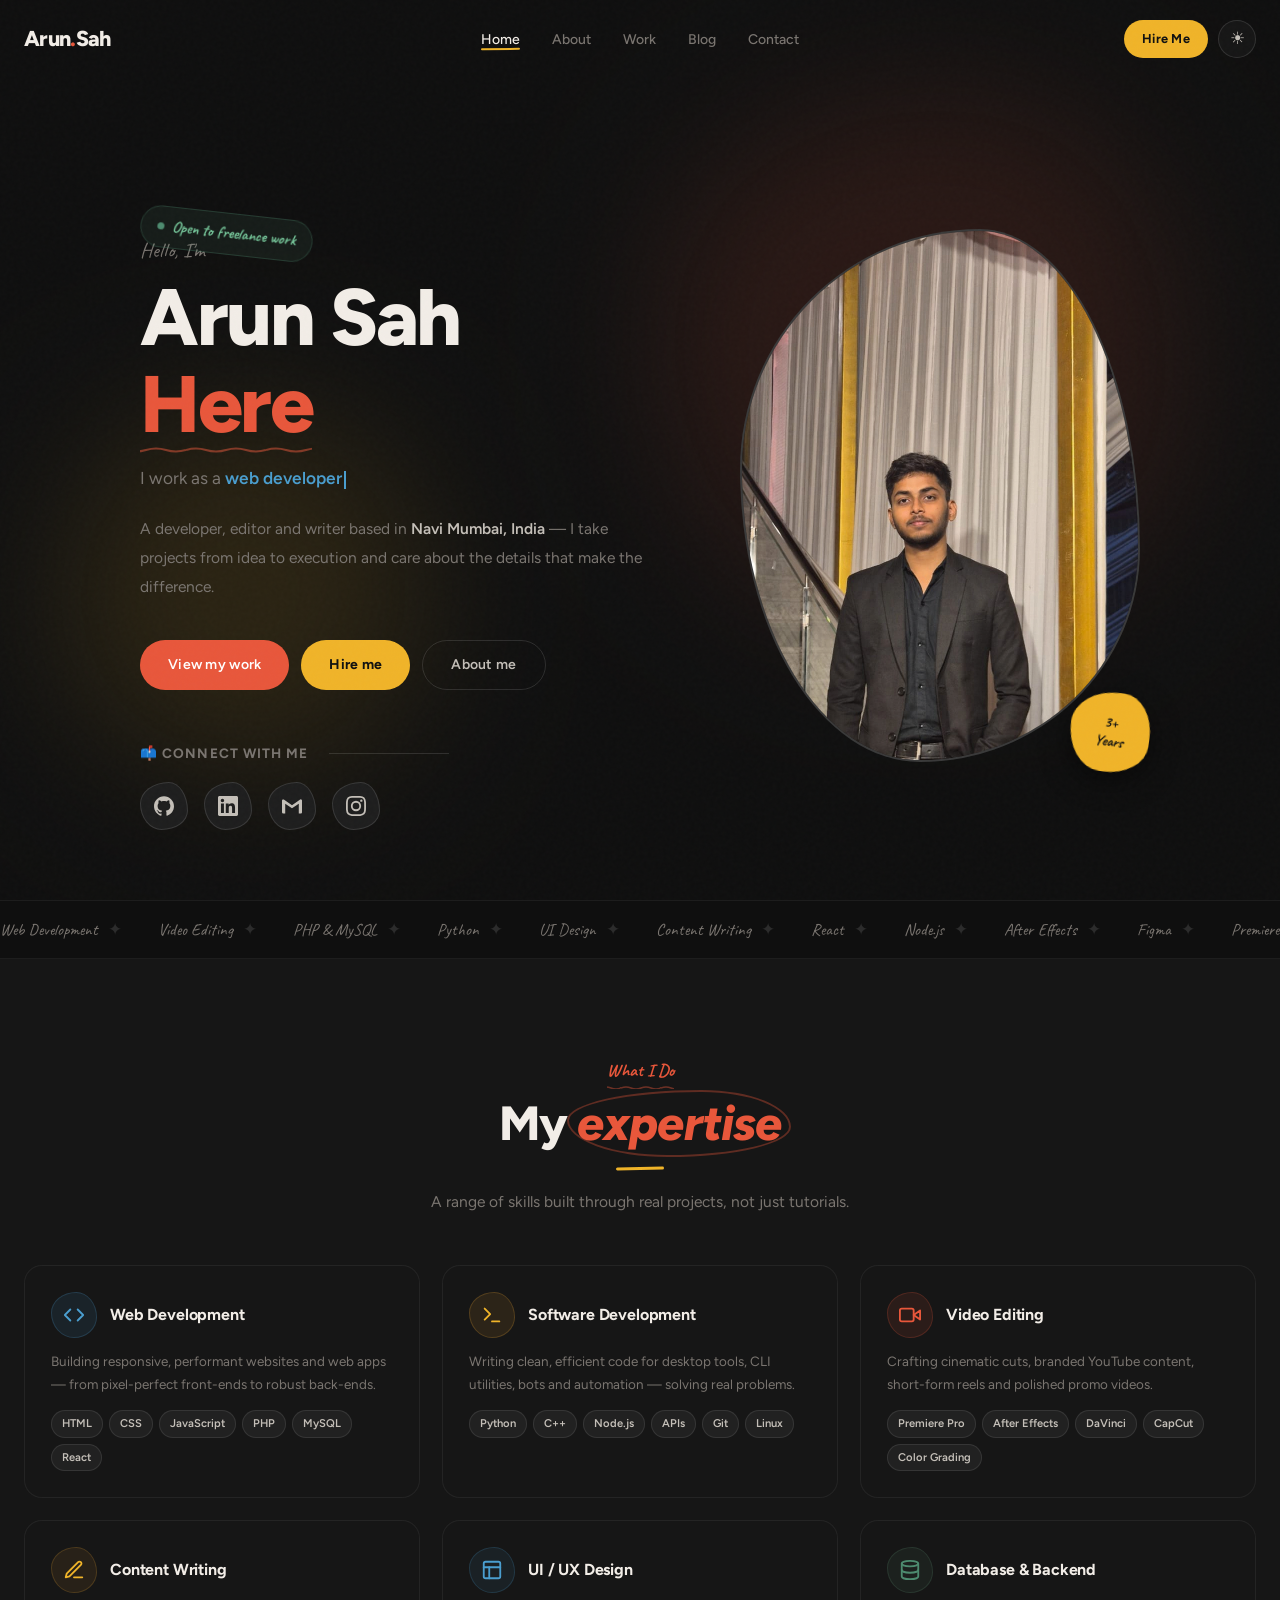
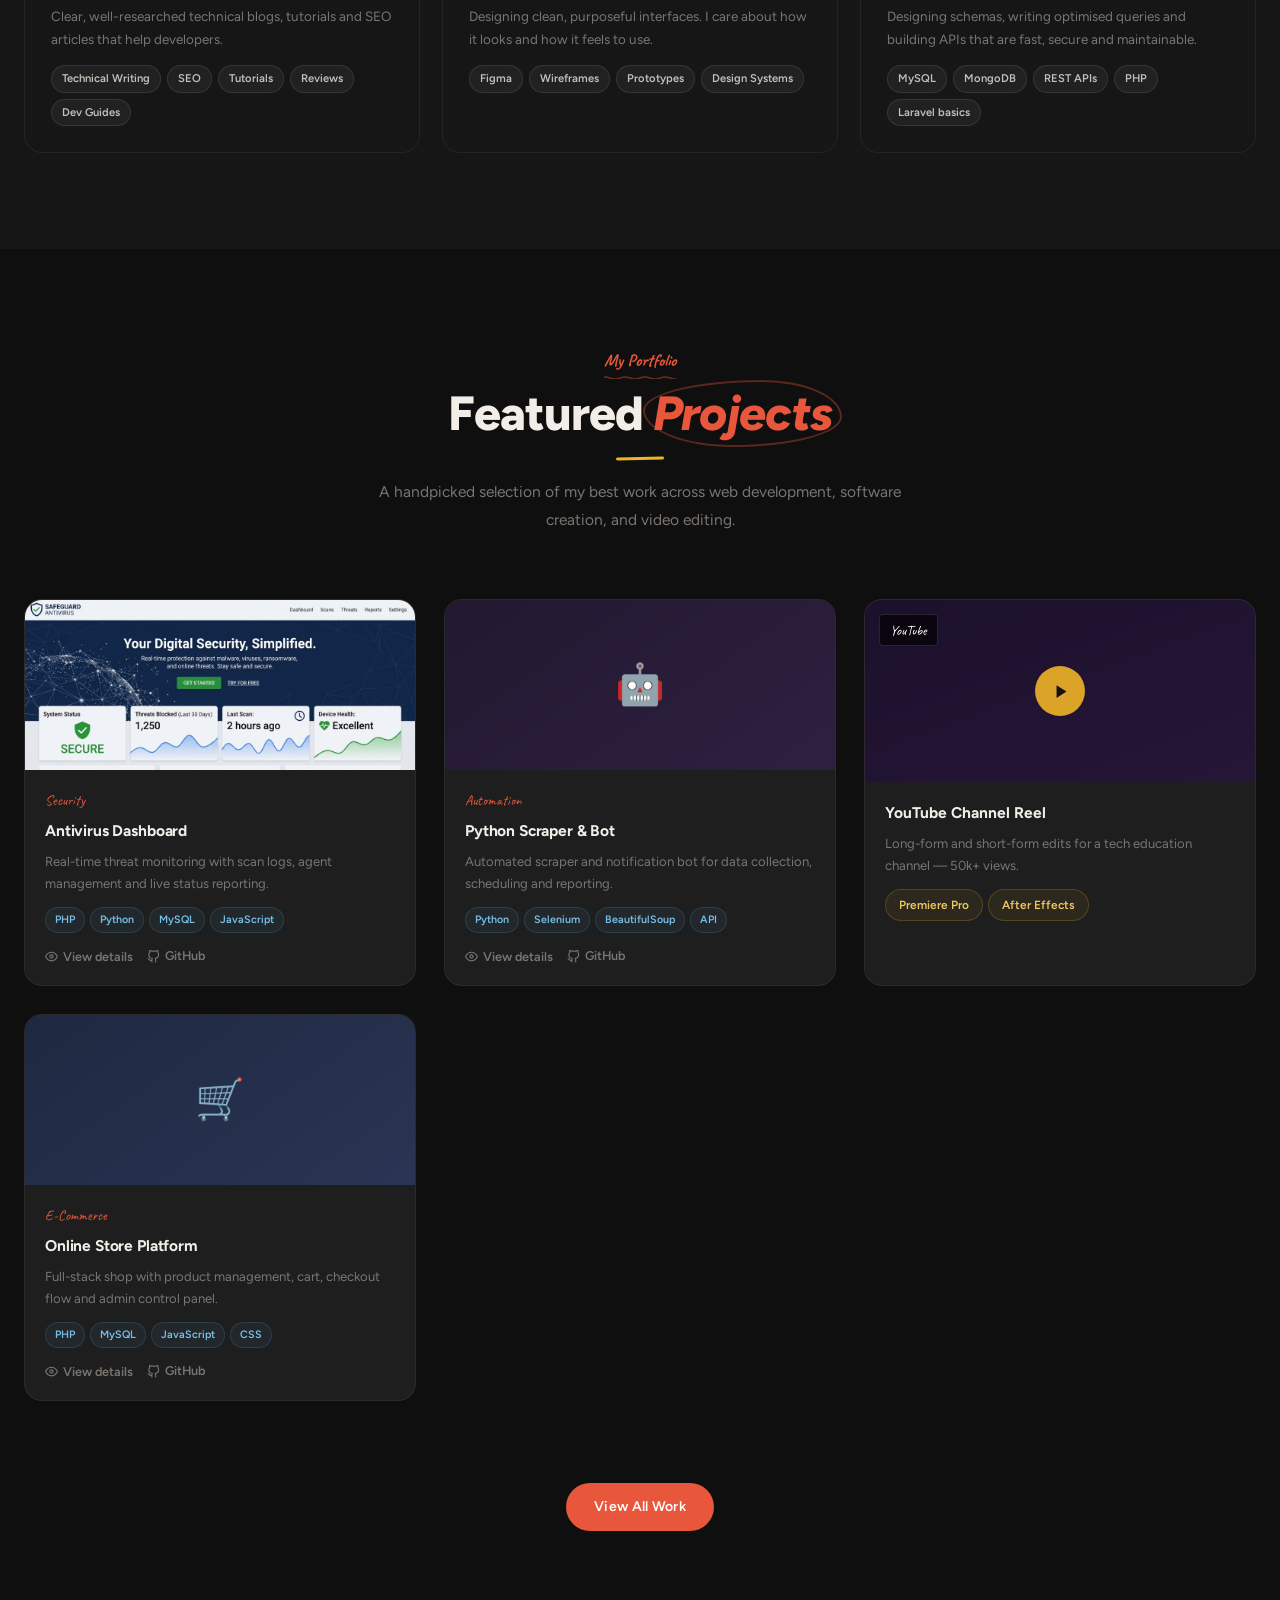
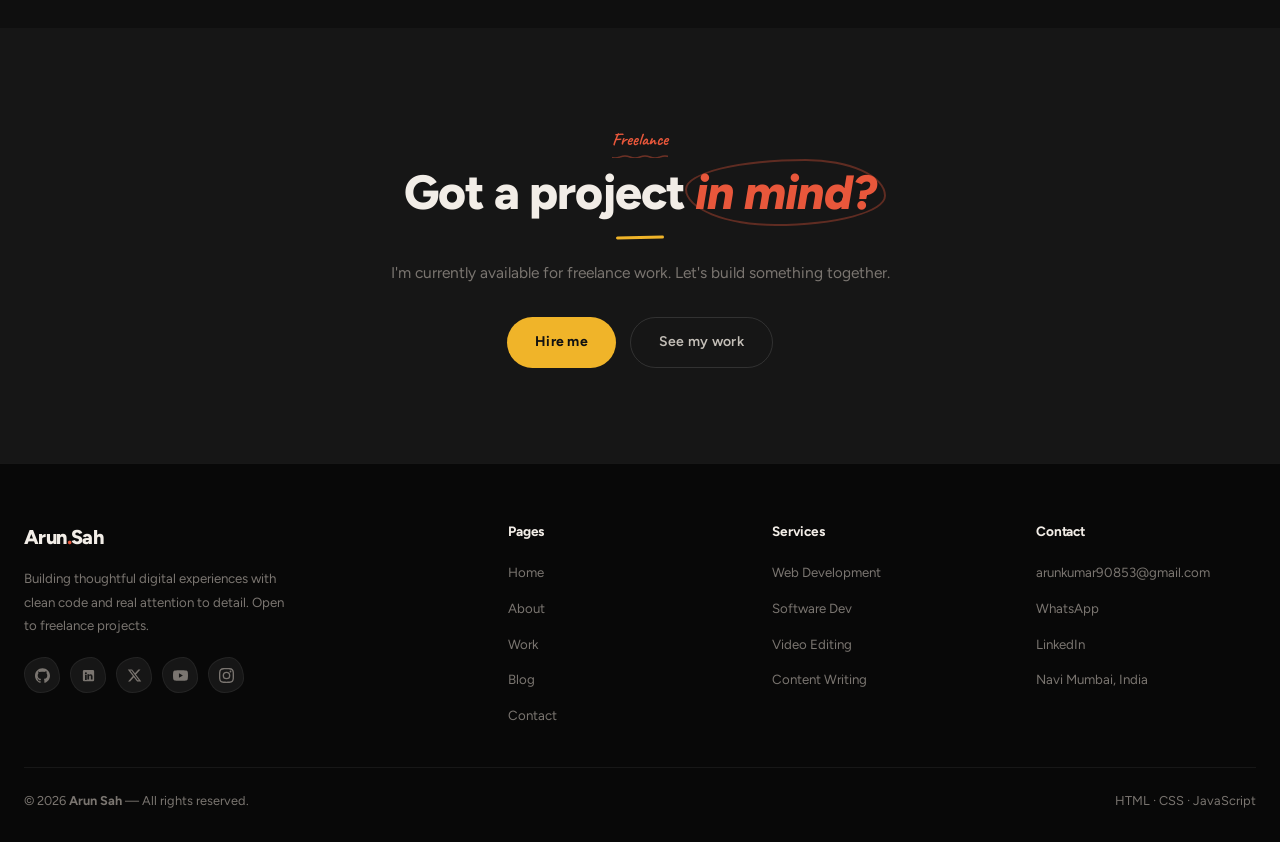
==== commit c1613c4e: "update" ====
--- a/index.html
+++ b/index.html
@@ -1,507 +1,582 @@
 <!DOCTYPE html>
 <html lang="en" data-theme="dark">
+
 <head>
   <meta charset="UTF-8" />
   <meta name="viewport" content="width=device-width, initial-scale=1.0" />
   <meta name="description" content="Portfolio of a web developer, video editor and blog writer." />
   <title>Portfolio — Web Developer &amp; Freelancer</title>
-  <link rel="stylesheet" href="style.css?v=1.7" />
+  <link rel="stylesheet" href="style.css?v=1.8" />
   <script>
-    (function(){
+    (function () {
       var t = localStorage.getItem('portfolio-theme') || 'dark';
       document.documentElement.setAttribute('data-theme', t);
     })();
   </script>
 </head>
+
 <body>
-<script>
-  (function() {
-    var isReload = false;
-    if (window.performance && window.performance.getEntriesByType) {
-      var navs = window.performance.getEntriesByType('navigation');
-      if (navs.length > 0 && navs[0].type === 'reload') {
-        isReload = true;
+  <script>
+    (function () {
+      var isReload = false;
+      if (window.performance && window.performance.getEntriesByType) {
+        var navs = window.performance.getEntriesByType('navigation');
+        if (navs.length > 0 && navs[0].type === 'reload') {
+          isReload = true;
+        }
+      } else if (window.performance && window.performance.navigation) {
+        if (window.performance.navigation.type === 1) { // 1 = TYPE_RELOAD
+          isReload = true;
+        }
       }
-    } else if (window.performance && window.performance.navigation) {
-      if (window.performance.navigation.type === 1) { // 1 = TYPE_RELOAD
-        isReload = true;
+      if (isReload) {
+        sessionStorage.removeItem('portfolio-loaded');
       }
-    }
-    if (isReload) {
-      sessionStorage.removeItem('portfolio-loaded');
-    }
-    if (sessionStorage.getItem('portfolio-loaded')) {
-      document.write('<style>#preloader { display: none !important; }</style>');
-    }
-  })();
-</script>
-<!-- Preloader -->
-<div id="preloader" class="loading">
-  <div class="wheel-and-hamster">
-    <div class="wheel"></div>
-    <div class="hamster">
-      <div class="hamster__body">
-        <div class="hamster__head">
-          <div class="hamster__ear"></div>
-          <div class="hamster__eye"></div>
-          <div class="hamster__nose"></div>
-        </div>
-        <div class="hamster__limb hamster__limb--fr"></div>
-        <div class="hamster__limb hamster__limb--fl"></div>
-        <div class="hamster__limb hamster__limb--br"></div>
-        <div class="hamster__limb hamster__limb--bl"></div>
-        <div class="hamster__tail"></div>
-      </div>
-    </div>
-    <div class="spoke"></div>
+      if (sessionStorage.getItem('portfolio-loaded')) {
+        document.write('<style>#preloader { display: none !important; }</style>');
+      }
+    })();
+  </script>
+  <!-- Preloader -->
+  <div id="preloader" class="loading">
+    <div class="wheel-and-hamster">
+      <div class="wheel"></div>
+      <div class="hamster">
+        <div class="hamster__body">
+          <div class="hamster__head">
+            <div class="hamster__ear"></div>
+            <div class="hamster__eye"></div>
+            <div class="hamster__nose"></div>
+          </div>
+          <div class="hamster__limb hamster__limb--fr"></div>
+          <div class="hamster__limb hamster__limb--fl"></div>
+          <div class="hamster__limb hamster__limb--br"></div>
+          <div class="hamster__limb hamster__limb--bl"></div>
+          <div class="hamster__tail"></div>
+        </div>
+      </div>
+      <div class="spoke"></div>
+    </div>
   </div>
-</div>
-
-<div id="cursor-dot"></div>
-<div id="cursor-ring"></div>
-
-<nav id="navbar">
-  <div class="container">
-    <div class="nav-inner">
-      <a href="index.html" class="nav-logo">Arun<span class="dot">.</span>Sah</a>
-
-      <ul class="nav-links" id="navLinks">
-        <li><a href="index.html"   class="nav-link active">Home</a></li>
-        <li><a href="about.html"   class="nav-link">About</a></li>
-        <li><a href="work.html"    class="nav-link">Work</a></li>
-        <li><a href="blogs.html"   class="nav-link">Blog</a></li>
-        <li><a href="contact.html" class="nav-link">Contact</a></li>
-      </ul>
-
-      <div class="nav-cta">
-        <a href="contact.html" class="btn btn-hire btn-sm">Hire Me</a>
-        <button id="theme-toggle" aria-label="Toggle theme">
-          <span class="icon-sun">&#9728;</span>
-          <span class="icon-moon">&#9790;</span>
-        </button>
-        <button class="hamburger" id="hamburger" aria-label="Open menu">
-          <span></span><span></span><span></span>
-        </button>
-      </div>
-    </div>
-  </div>
-</nav>
-
-<!-- ======================================================
+
+  <div id="cursor-dot"></div>
+  <div id="cursor-ring"></div>
+
+  <nav id="navbar">
+    <div class="container">
+      <div class="nav-inner">
+        <a href="index.html" class="nav-logo">Arun<span class="dot">.</span>Sah</a>
+
+        <ul class="nav-links" id="navLinks">
+          <li><a href="index.html" class="nav-link active">Home</a></li>
+          <li><a href="about.html" class="nav-link">About</a></li>
+          <li><a href="work.html" class="nav-link">Work</a></li>
+          <li><a href="blogs.html" class="nav-link">Blog</a></li>
+          <li><a href="contact.html" class="nav-link">Contact</a></li>
+        </ul>
+
+        <div class="nav-cta">
+          <a href="contact.html" class="btn btn-hire btn-sm">Hire Me</a>
+          <button id="theme-toggle" aria-label="Toggle theme">
+            <span class="icon-sun">&#9728;</span>
+            <span class="icon-moon">&#9790;</span>
+          </button>
+          <button class="hamburger" id="hamburger" aria-label="Open menu">
+            <span></span><span></span><span></span>
+          </button>
+        </div>
+      </div>
+    </div>
+  </nav>
+
+  <!-- ======================================================
      HERO
      ====================================================== -->
-<section id="hero">
-  <div class="hero-backdrop">
-    <div class="hero-blob hero-blob-1"></div>
-    <div class="hero-blob hero-blob-2"></div>
-  </div>
-  <div class="container">
-    <div class="hero-inner">
-
-      <div class="hero-content">
-        <div class="hero-availability">
-          <span class="avail-pulse"></span>
-          Open to freelance work
-        </div>
-
-        <span class="hero-eyebrow">Hello, I'm</span>
-        <h1 class="hero-name">
-          Arun Sah<br>
-          <span class="name-accent">Here</span>
-        </h1>
-
-        <p class="hero-tagline">
-          I work as a&nbsp;<span class="typed" id="typedText"></span><span class="caret"></span>
-        </p>
-
-        <p class="hero-bio">
-          A developer, editor and writer based in <strong>Navi Mumbai, India</strong> — I take projects
-          from idea to execution and care about the details that make the difference.
-        </p>
-
-        <div class="hero-actions">
-          <a href="work.html"    class="btn btn-primary">View my work</a>
-          <a href="contact.html" class="btn btn-hire">Hire me</a>
-          <a href="about.html"   class="btn btn-ghost">About me</a>
-        </div>
-
-        <div class="hero-connect">
-          <h3 class="connect-title">📫 Connect With Me</h3>
-          <div class="connect-links">
-            <a href="https://github.com/Lamsterla" class="connect-btn github" target="_blank" rel="noopener noreferrer" title="GitHub">
-              <svg viewBox="0 0 24 24" xmlns="http://www.w3.org/2000/svg">
-                <path d="M12 .297c-6.63 0-12 5.373-12 12 0 5.303 3.438 9.8 8.205 11.385.6.113.82-.258.82-.577 0-.285-.01-1.04-.015-2.04-3.338.724-4.042-1.61-4.042-1.61C4.422 18.07 3.633 17.7 3.633 17.7c-1.087-.744.084-.729.084-.729 1.205.084 1.838 1.236 1.838 1.236 1.07 1.835 2.809 1.305 3.495.998.108-.776.417-1.305.76-1.605-2.665-.3-5.466-1.332-5.466-5.93 0-1.31.465-2.38 1.235-3.22-.135-.303-.54-1.523.105-3.176 0 0 1.005-.322 3.3 1.23.96-.267 1.98-.399 3-.405 1.02.006 2.04.138 3 .405 2.28-1.552 3.285-1.23 3.285-1.23.645 1.653.24 2.873.12 3.176.765.84 1.23 1.91 1.23 3.22 0 4.61-2.805 5.625-5.475 5.92.42.36.81 1.096.81 2.22 0 1.606-.015 2.896-.015 3.286 0 .315.21.69.825.57C20.565 22.092 24 17.592 24 12.297c0-6.627-5.373-12-12-12"/>
-              </svg>
-            </a>
-            <a href="https://www.linkedin.com/in/arun-sah-7b7246313" class="connect-btn linkedin" target="_blank" rel="noopener noreferrer" title="LinkedIn">
-              <svg viewBox="0 0 24 24" xmlns="http://www.w3.org/2000/svg">
-                <path d="M20.447 20.452h-3.554v-5.569c0-1.328-.027-3.037-1.852-3.037-1.853 0-2.136 1.445-2.136 2.939v5.667H9.351V9h3.414v1.561h.046c.477-.9 1.637-1.85 3.37-1.85 3.601 0 4.267 2.37 4.267 5.455v6.286zM5.337 7.433c-1.144 0-2.063-.926-2.063-2.065 0-1.138.92-2.063 2.063-2.063 1.14 0 2.064.925 2.064 2.063 0 1.139-.925 2.065-2.064 2.065zm1.782 13.019H3.555V9h3.564v11.452zM22.225 0H1.771C.792 0 0 .774 0 1.729v20.542C0 23.227.792 24 1.771 24h20.451C23.2 24 24 23.227 24 22.271V1.729C24 .774 23.2 0 22.222 0h.003z"/>
-              </svg>
-            </a>
-            <a href="mailto:arunkumar90853@gmail.com" class="connect-btn gmail" title="Gmail">
-              <svg viewBox="0 0 24 24" xmlns="http://www.w3.org/2000/svg">
-                <path d="M24 5.457v13.909c0 .904-.732 1.634-1.634 1.634h-2.23V9.431L12 14.771 3.864 9.43v11.57H1.634A1.637 1.637 0 010 19.366V5.457c0-1.124 1.25-1.787 2.179-1.155L12 11.196l9.821-6.894A1.378 1.378 0 0124 5.457z"/>
-              </svg>
-            </a>
-            <a href="https://www.instagram.com/sah_arun_kumar" class="connect-btn instagram" target="_blank" rel="noopener noreferrer" title="Instagram">
-              <svg viewBox="0 0 24 24" xmlns="http://www.w3.org/2000/svg">
-                <path d="M12 2.163c3.204 0 3.584.012 4.85.07 3.252.148 4.771 1.691 4.919 4.919.058 1.265.069 1.645.069 4.849 0 3.205-.012 3.584-.069 4.849-.149 3.225-1.664 4.771-4.919 4.919-1.266.058-1.644.07-4.85.07-3.204 0-3.584-.012-4.849-.07-3.26-.149-4.771-1.699-4.919-4.92-.058-1.265-.07-1.644-.07-4.849 0-3.204 0.013-3.583.07-4.849.149-3.227 1.664-4.771 4.919-4.919 1.266-.057 1.645-.069 4.849-.069zM12 0C8.741 0 8.333.014 7.053.072 2.695.272.273 2.69.073 7.051.014 8.333 0 8.741 0 12c0 3.259.014 3.668.072 4.948.2 4.358 2.618 6.78 6.98 6.98 1.281.058 1.689.072 4.948.072 3.259 0 3.668-.014 4.948-.072 4.354-.2 6.782-2.618 6.979-6.98.059-1.28.073-1.689.073-4.948 0-3.259-.014-3.667-.072-4.947-.196-4.354-2.617-6.78-6.979-6.98C15.668.014 15.259 0 12 0zm0 5.838a6.162 6.162 0 100 12.324 6.162 6.162 0 000-12.324zM12 16a4 4 0 110-8 4 4 0 010 8zm6.406-11.845a1.44 1.44 0 100 2.881 1.44 1.44 0 000-2.881z"/>
-              </svg>
-            </a>
-          </div>
-        </div>
-      </div>
-
-      <div class="hero-visual reveal from-right">
-        <div class="hero-photo-frame">
-          <img src="photo/2.jpeg" alt="Arun Sah">
-        </div>
-        <div class="photo-corner">3+<br>Years</div>
-      </div>
- 
-    </div>
-  </div>
-</section>
-
-<!-- ======================================================
+  <section id="hero">
+    <div class="hero-backdrop">
+      <div class="hero-blob hero-blob-1"></div>
+      <div class="hero-blob hero-blob-2"></div>
+    </div>
+    <div class="container">
+      <div class="hero-inner">
+
+        <div class="hero-content">
+          <div class="hero-availability">
+            <span class="avail-pulse"></span>
+            Open to freelance work
+          </div>
+
+          <span class="hero-eyebrow">Hello, I'm</span>
+          <h1 class="hero-name">
+            Arun Sah<br>
+            <span class="name-accent">Here</span>
+          </h1>
+
+          <p class="hero-tagline">
+            I work as a&nbsp;<span class="typed" id="typedText"></span><span class="caret"></span>
+          </p>
+
+          <p class="hero-bio">
+            A developer, editor and writer based in <strong>Navi Mumbai, India</strong> — I take projects
+            from idea to execution and care about the details that make the difference.
+          </p>
+
+          <div class="hero-actions">
+            <a href="work.html" class="btn btn-primary">View my work</a>
+            <a href="contact.html" class="btn btn-hire">Hire me</a>
+            <a href="about.html" class="btn btn-ghost">About me</a>
+          </div>
+
+          <div class="hero-connect">
+            <h3 class="connect-title">📫 Connect With Me</h3>
+            <div class="connect-links">
+              <a href="https://github.com/Lamsterla" class="connect-btn github" target="_blank"
+                rel="noopener noreferrer" title="GitHub">
+                <svg viewBox="0 0 24 24" xmlns="http://www.w3.org/2000/svg">
+                  <path
+                    d="M12 .297c-6.63 0-12 5.373-12 12 0 5.303 3.438 9.8 8.205 11.385.6.113.82-.258.82-.577 0-.285-.01-1.04-.015-2.04-3.338.724-4.042-1.61-4.042-1.61C4.422 18.07 3.633 17.7 3.633 17.7c-1.087-.744.084-.729.084-.729 1.205.084 1.838 1.236 1.838 1.236 1.07 1.835 2.809 1.305 3.495.998.108-.776.417-1.305.76-1.605-2.665-.3-5.466-1.332-5.466-5.93 0-1.31.465-2.38 1.235-3.22-.135-.303-.54-1.523.105-3.176 0 0 1.005-.322 3.3 1.23.96-.267 1.98-.399 3-.405 1.02.006 2.04.138 3 .405 2.28-1.552 3.285-1.23 3.285-1.23.645 1.653.24 2.873.12 3.176.765.84 1.23 1.91 1.23 3.22 0 4.61-2.805 5.625-5.475 5.92.42.36.81 1.096.81 2.22 0 1.606-.015 2.896-.015 3.286 0 .315.21.69.825.57C20.565 22.092 24 17.592 24 12.297c0-6.627-5.373-12-12-12" />
+                </svg>
+              </a>
+              <a href="https://www.linkedin.com/in/arun-sah-7b7246313" class="connect-btn linkedin" target="_blank"
+                rel="noopener noreferrer" title="LinkedIn">
+                <svg viewBox="0 0 24 24" xmlns="http://www.w3.org/2000/svg">
+                  <path
+                    d="M20.447 20.452h-3.554v-5.569c0-1.328-.027-3.037-1.852-3.037-1.853 0-2.136 1.445-2.136 2.939v5.667H9.351V9h3.414v1.561h.046c.477-.9 1.637-1.85 3.37-1.85 3.601 0 4.267 2.37 4.267 5.455v6.286zM5.337 7.433c-1.144 0-2.063-.926-2.063-2.065 0-1.138.92-2.063 2.063-2.063 1.14 0 2.064.925 2.064 2.063 0 1.139-.925 2.065-2.064 2.065zm1.782 13.019H3.555V9h3.564v11.452zM22.225 0H1.771C.792 0 0 .774 0 1.729v20.542C0 23.227.792 24 1.771 24h20.451C23.2 24 24 23.227 24 22.271V1.729C24 .774 23.2 0 22.222 0h.003z" />
+                </svg>
+              </a>
+              <a href="mailto:arunkumar90853@gmail.com" class="connect-btn gmail" title="Gmail">
+                <svg viewBox="0 0 24 24" xmlns="http://www.w3.org/2000/svg">
+                  <path
+                    d="M24 5.457v13.909c0 .904-.732 1.634-1.634 1.634h-2.23V9.431L12 14.771 3.864 9.43v11.57H1.634A1.637 1.637 0 010 19.366V5.457c0-1.124 1.25-1.787 2.179-1.155L12 11.196l9.821-6.894A1.378 1.378 0 0124 5.457z" />
+                </svg>
+              </a>
+              <a href="https://www.instagram.com/sah_arun_kumar" class="connect-btn instagram" target="_blank"
+                rel="noopener noreferrer" title="Instagram">
+                <svg viewBox="0 0 24 24" xmlns="http://www.w3.org/2000/svg">
+                  <path
+                    d="M12 2.163c3.204 0 3.584.012 4.85.07 3.252.148 4.771 1.691 4.919 4.919.058 1.265.069 1.645.069 4.849 0 3.205-.012 3.584-.069 4.849-.149 3.225-1.664 4.771-4.919 4.919-1.266.058-1.644.07-4.85.07-3.204 0-3.584-.012-4.849-.07-3.26-.149-4.771-1.699-4.919-4.92-.058-1.265-.07-1.644-.07-4.849 0-3.204 0.013-3.583.07-4.849.149-3.227 1.664-4.771 4.919-4.919 1.266-.057 1.645-.069 4.849-.069zM12 0C8.741 0 8.333.014 7.053.072 2.695.272.273 2.69.073 7.051.014 8.333 0 8.741 0 12c0 3.259.014 3.668.072 4.948.2 4.358 2.618 6.78 6.98 6.98 1.281.058 1.689.072 4.948.072 3.259 0 3.668-.014 4.948-.072 4.354-.2 6.782-2.618 6.979-6.98.059-1.28.073-1.689.073-4.948 0-3.259-.014-3.667-.072-4.947-.196-4.354-2.617-6.78-6.979-6.98C15.668.014 15.259 0 12 0zm0 5.838a6.162 6.162 0 100 12.324 6.162 6.162 0 000-12.324zM12 16a4 4 0 110-8 4 4 0 010 8zm6.406-11.845a1.44 1.44 0 100 2.881 1.44 1.44 0 000-2.881z" />
+                </svg>
+              </a>
+            </div>
+          </div>
+        </div>
+
+        <div class="hero-visual reveal from-right">
+          <div class="hero-photo-frame">
+            <img src="photo/2.jpeg" alt="Arun Sah">
+          </div>
+          <div class="photo-corner">3+<br>Years</div>
+        </div>
+
+      </div>
+    </div>
+  </section>
+
+  <!-- ======================================================
      MARQUEE STRIP
      ====================================================== -->
-<div class="marquee-wrap">
-  <div class="marquee-track">
-    <span class="marquee-item">Web Development <span>✦</span></span>
-    <span class="marquee-item">Video Editing <span>✦</span></span>
-    <span class="marquee-item">PHP &amp; MySQL <span>✦</span></span>
-    <span class="marquee-item">Python <span>✦</span></span>
-    <span class="marquee-item">UI Design <span>✦</span></span>
-    <span class="marquee-item">Content Writing <span>✦</span></span>
-    <span class="marquee-item">React <span>✦</span></span>
-    <span class="marquee-item">Node.js <span>✦</span></span>
-    <span class="marquee-item">After Effects <span>✦</span></span>
-    <span class="marquee-item">Figma <span>✦</span></span>
-    <span class="marquee-item">Premiere Pro <span>✦</span></span>
-    <span class="marquee-item">Software Dev <span>✦</span></span>
-    <span class="marquee-item">Web Development <span>✦</span></span>
-    <span class="marquee-item">Video Editing <span>✦</span></span>
-    <span class="marquee-item">PHP &amp; MySQL <span>✦</span></span>
-    <span class="marquee-item">Python <span>✦</span></span>
-    <span class="marquee-item">UI Design <span>✦</span></span>
-    <span class="marquee-item">Content Writing <span>✦</span></span>
-    <span class="marquee-item">React <span>✦</span></span>
-    <span class="marquee-item">Node.js <span>✦</span></span>
-    <span class="marquee-item">After Effects <span>✦</span></span>
-    <span class="marquee-item">Figma <span>✦</span></span>
-    <span class="marquee-item">Premiere Pro <span>✦</span></span>
-    <span class="marquee-item">Software Dev <span>✦</span></span>
+  <div class="marquee-wrap">
+    <div class="marquee-track">
+      <span class="marquee-item">Web Development <span>✦</span></span>
+      <span class="marquee-item">Video Editing <span>✦</span></span>
+      <span class="marquee-item">PHP &amp; MySQL <span>✦</span></span>
+      <span class="marquee-item">Python <span>✦</span></span>
+      <span class="marquee-item">UI Design <span>✦</span></span>
+      <span class="marquee-item">Content Writing <span>✦</span></span>
+      <span class="marquee-item">React <span>✦</span></span>
+      <span class="marquee-item">Node.js <span>✦</span></span>
+      <span class="marquee-item">After Effects <span>✦</span></span>
+      <span class="marquee-item">Figma <span>✦</span></span>
+      <span class="marquee-item">Premiere Pro <span>✦</span></span>
+      <span class="marquee-item">Software Dev <span>✦</span></span>
+      <span class="marquee-item">Web Development <span>✦</span></span>
+      <span class="marquee-item">Video Editing <span>✦</span></span>
+      <span class="marquee-item">PHP &amp; MySQL <span>✦</span></span>
+      <span class="marquee-item">Python <span>✦</span></span>
+      <span class="marquee-item">UI Design <span>✦</span></span>
+      <span class="marquee-item">Content Writing <span>✦</span></span>
+      <span class="marquee-item">React <span>✦</span></span>
+      <span class="marquee-item">Node.js <span>✦</span></span>
+      <span class="marquee-item">After Effects <span>✦</span></span>
+      <span class="marquee-item">Figma <span>✦</span></span>
+      <span class="marquee-item">Premiere Pro <span>✦</span></span>
+      <span class="marquee-item">Software Dev <span>✦</span></span>
+    </div>
   </div>
-</div>
-
-<!-- ======================================================
+
+  <!-- ======================================================
      SKILLS TEASER
      ====================================================== -->
-<section class="section section--alt" id="skills">
-  <div class="container">
-    <div class="text-center reveal">
-      <span class="label">What I Do</span>
-      <h2 class="section-title">My <span class="em">expertise</span></h2>
-      <span class="rule rule-center"></span>
-      <p class="section-sub" style="margin-top:18px;">
-        A range of skills built through real projects, not just tutorials.
-      </p>
-    </div>
-
-    <div class="skills-layout">
-      <div class="skill-card reveal d1" style="--card-line:var(--sky);--ico-bg:rgba(75,159,214,0.1);--ico-border:rgba(75,159,214,0.2)">
-        <div class="skill-head">
-          <div class="skill-ico"><svg viewBox="0 0 24 24" width="22" height="22" fill="none" stroke="currentColor" stroke-width="2" stroke-linecap="round" stroke-linejoin="round"><polyline points="16 18 22 12 16 6"/><polyline points="8 6 2 12 8 18"/></svg></div>
-          <h3>Web Development</h3>
-        </div>
-        <p>Building responsive, performant websites and web apps — from pixel-perfect front-ends to robust back-ends.</p>
-        <div class="skill-chips">
-          <span class="chip">HTML</span>
-          <span class="chip">CSS</span>
-          <span class="chip">JavaScript</span>
-          <span class="chip">PHP</span>
-          <span class="chip">MySQL</span>
-          <span class="chip">React</span>
-        </div>
-      </div>
-
-      <div class="skill-card reveal d2" style="--card-line:var(--amber);--ico-bg:rgba(244,169,53,0.1);--ico-border:rgba(244,169,53,0.2)">
-        <div class="skill-head">
-          <div class="skill-ico"><svg viewBox="0 0 24 24" width="22" height="22" fill="none" stroke="currentColor" stroke-width="2" stroke-linecap="round" stroke-linejoin="round"><polyline points="4 17 10 11 4 5"/><line x1="12" y1="19" x2="20" y2="19"/></svg></div>
-          <h3>Software Development</h3>
-        </div>
-        <p>Writing clean, efficient code for desktop tools, CLI utilities, bots and automation — solving real problems.</p>
-        <div class="skill-chips">
-          <span class="chip">Python</span>
-          <span class="chip">C++</span>
-          <span class="chip">Node.js</span>
-          <span class="chip">APIs</span>
-          <span class="chip">Git</span>
-          <span class="chip">Linux</span>
-        </div>
-      </div>
-
-      <div class="skill-card reveal d3" style="--card-line:var(--coral);--ico-bg:rgba(232,87,59,0.1);--ico-border:rgba(232,87,59,0.2)">
-        <div class="skill-head">
-          <div class="skill-ico"><svg viewBox="0 0 24 24" width="22" height="22" fill="none" stroke="currentColor" stroke-width="2" stroke-linecap="round" stroke-linejoin="round"><polygon points="23 7 16 12 23 17 23 7"/><rect x="1" y="5" width="15" height="14" rx="2" ry="2"/></svg></div>
-          <h3>Video Editing</h3>
-        </div>
-        <p>Crafting cinematic cuts, branded YouTube content, short-form reels and polished promo videos.</p>
-        <div class="skill-chips">
-          <span class="chip">Premiere Pro</span>
-          <span class="chip">After Effects</span>
-          <span class="chip">DaVinci</span>
-          <span class="chip">CapCut</span>
-          <span class="chip">Color Grading</span>
-        </div>
-      </div>
-
-      <div class="skill-card reveal d4" style="--card-line:var(--amber);--ico-bg:rgba(244,169,53,0.08);--ico-border:rgba(244,169,53,0.18)">
-        <div class="skill-head">
-          <div class="skill-ico"><svg viewBox="0 0 24 24" width="22" height="22" fill="none" stroke="currentColor" stroke-width="2" stroke-linecap="round" stroke-linejoin="round"><path d="M12 20h9"/><path d="M16.5 3.5a2.121 2.121 0 0 1 3 3L7 19l-4 1 1-4L16.5 3.5z"/></svg></div>
-          <h3>Content Writing</h3>
-        </div>
-        <p>Clear, well-researched technical blogs, tutorials and SEO articles that help developers.</p>
-        <div class="skill-chips">
-          <span class="chip">Technical Writing</span>
-          <span class="chip">SEO</span>
-          <span class="chip">Tutorials</span>
-          <span class="chip">Reviews</span>
-          <span class="chip">Dev Guides</span>
-        </div>
-      </div>
-
-      <div class="skill-card reveal d5" style="--card-line:var(--sky);--ico-bg:rgba(75,159,214,0.08);--ico-border:rgba(75,159,214,0.18)">
-        <div class="skill-head">
-          <div class="skill-ico"><svg viewBox="0 0 24 24" width="22" height="22" fill="none" stroke="currentColor" stroke-width="2" stroke-linecap="round" stroke-linejoin="round"><rect x="3" y="3" width="18" height="18" rx="2" ry="2"/><line x1="3" y1="9" x2="21" y2="9"/><line x1="9" y1="21" x2="9" y2="9"/></svg></div>
-          <h3>UI / UX Design</h3>
-        </div>
-        <p>Designing clean, purposeful interfaces. I care about how it looks and how it feels to use.</p>
-        <div class="skill-chips">
-          <span class="chip">Figma</span>
-          <span class="chip">Wireframes</span>
-          <span class="chip">Prototypes</span>
-          <span class="chip">Design Systems</span>
-        </div>
-      </div>
-
-      <div class="skill-card reveal d5" style="--card-line:var(--sage);--ico-bg:rgba(90,138,111,0.1);--ico-border:rgba(90,138,111,0.2)">
-        <div class="skill-head">
-          <div class="skill-ico"><svg viewBox="0 0 24 24" width="22" height="22" fill="none" stroke="currentColor" stroke-width="2" stroke-linecap="round" stroke-linejoin="round"><ellipse cx="12" cy="5" rx="9" ry="3"/><path d="M21 12c0 1.66-4 3-9 3s-9-1.34-9-3"/><path d="M3 5v14c0 1.66 4 3 9 3s9-1.34 9-3V5"/></svg></div>
-          <h3>Database &amp; Backend</h3>
-        </div>
-        <p>Designing schemas, writing optimised queries and building APIs that are fast, secure and maintainable.</p>
-        <div class="skill-chips">
-          <span class="chip">MySQL</span>
-          <span class="chip">MongoDB</span>
-          <span class="chip">REST APIs</span>
-          <span class="chip">PHP</span>
-          <span class="chip">Laravel basics</span>
-        </div>
-      </div>
-    </div>
-  </div>
-</section>
-
-<!-- ======================================================
+  <section class="section section--alt" id="skills">
+    <div class="container">
+      <div class="text-center reveal">
+        <span class="label">What I Do</span>
+        <h2 class="section-title">My <span class="em">expertise</span></h2>
+        <span class="rule rule-center"></span>
+        <p class="section-sub" style="margin-top:18px;">
+          A range of skills built through real projects, not just tutorials.
+        </p>
+      </div>
+
+      <div class="skills-layout">
+        <div class="skill-card reveal d1"
+          style="--card-line:var(--sky);--ico-bg:rgba(75,159,214,0.1);--ico-border:rgba(75,159,214,0.2)">
+          <div class="skill-head">
+            <div class="skill-ico"><svg viewBox="0 0 24 24" width="22" height="22" fill="none" stroke="currentColor"
+                stroke-width="2" stroke-linecap="round" stroke-linejoin="round">
+                <polyline points="16 18 22 12 16 6" />
+                <polyline points="8 6 2 12 8 18" />
+              </svg></div>
+            <h3>Web Development</h3>
+          </div>
+          <p>Building responsive, performant websites and web apps — from pixel-perfect front-ends to robust back-ends.
+          </p>
+          <div class="skill-chips">
+            <span class="chip">HTML</span>
+            <span class="chip">CSS</span>
+            <span class="chip">JavaScript</span>
+            <span class="chip">PHP</span>
+            <span class="chip">MySQL</span>
+            <span class="chip">React</span>
+          </div>
+        </div>
+
+        <div class="skill-card reveal d2"
+          style="--card-line:var(--amber);--ico-bg:rgba(244,169,53,0.1);--ico-border:rgba(244,169,53,0.2)">
+          <div class="skill-head">
+            <div class="skill-ico"><svg viewBox="0 0 24 24" width="22" height="22" fill="none" stroke="currentColor"
+                stroke-width="2" stroke-linecap="round" stroke-linejoin="round">
+                <polyline points="4 17 10 11 4 5" />
+                <line x1="12" y1="19" x2="20" y2="19" />
+              </svg></div>
+            <h3>Software Development</h3>
+          </div>
+          <p>Writing clean, efficient code for desktop tools, CLI utilities, bots and automation — solving real
+            problems.</p>
+          <div class="skill-chips">
+            <span class="chip">Python</span>
+            <span class="chip">C++</span>
+            <span class="chip">Node.js</span>
+            <span class="chip">APIs</span>
+            <span class="chip">Git</span>
+            <span class="chip">Linux</span>
+          </div>
+        </div>
+
+        <div class="skill-card reveal d3"
+          style="--card-line:var(--coral);--ico-bg:rgba(232,87,59,0.1);--ico-border:rgba(232,87,59,0.2)">
+          <div class="skill-head">
+            <div class="skill-ico"><svg viewBox="0 0 24 24" width="22" height="22" fill="none" stroke="currentColor"
+                stroke-width="2" stroke-linecap="round" stroke-linejoin="round">
+                <polygon points="23 7 16 12 23 17 23 7" />
+                <rect x="1" y="5" width="15" height="14" rx="2" ry="2" />
+              </svg></div>
+            <h3>Video Editing</h3>
+          </div>
+          <p>Crafting cinematic cuts, branded YouTube content, short-form reels and polished promo videos.</p>
+          <div class="skill-chips">
+            <span class="chip">Premiere Pro</span>
+            <span class="chip">After Effects</span>
+            <span class="chip">DaVinci</span>
+            <span class="chip">CapCut</span>
+            <span class="chip">Color Grading</span>
+          </div>
+        </div>
+
+        <div class="skill-card reveal d4"
+          style="--card-line:var(--amber);--ico-bg:rgba(244,169,53,0.08);--ico-border:rgba(244,169,53,0.18)">
+          <div class="skill-head">
+            <div class="skill-ico"><svg viewBox="0 0 24 24" width="22" height="22" fill="none" stroke="currentColor"
+                stroke-width="2" stroke-linecap="round" stroke-linejoin="round">
+                <path d="M12 20h9" />
+                <path d="M16.5 3.5a2.121 2.121 0 0 1 3 3L7 19l-4 1 1-4L16.5 3.5z" />
+              </svg></div>
+            <h3>Content Writing</h3>
+          </div>
+          <p>Clear, well-researched technical blogs, tutorials and SEO articles that help developers.</p>
+          <div class="skill-chips">
+            <span class="chip">Technical Writing</span>
+            <span class="chip">SEO</span>
+            <span class="chip">Tutorials</span>
+            <span class="chip">Reviews</span>
+            <span class="chip">Dev Guides</span>
+          </div>
+        </div>
+
+        <div class="skill-card reveal d5"
+          style="--card-line:var(--sky);--ico-bg:rgba(75,159,214,0.08);--ico-border:rgba(75,159,214,0.18)">
+          <div class="skill-head">
+            <div class="skill-ico"><svg viewBox="0 0 24 24" width="22" height="22" fill="none" stroke="currentColor"
+                stroke-width="2" stroke-linecap="round" stroke-linejoin="round">
+                <rect x="3" y="3" width="18" height="18" rx="2" ry="2" />
+                <line x1="3" y1="9" x2="21" y2="9" />
+                <line x1="9" y1="21" x2="9" y2="9" />
+              </svg></div>
+            <h3>UI / UX Design</h3>
+          </div>
+          <p>Designing clean, purposeful interfaces. I care about how it looks and how it feels to use.</p>
+          <div class="skill-chips">
+            <span class="chip">Figma</span>
+            <span class="chip">Wireframes</span>
+            <span class="chip">Prototypes</span>
+            <span class="chip">Design Systems</span>
+          </div>
+        </div>
+
+        <div class="skill-card reveal d5"
+          style="--card-line:var(--sage);--ico-bg:rgba(90,138,111,0.1);--ico-border:rgba(90,138,111,0.2)">
+          <div class="skill-head">
+            <div class="skill-ico"><svg viewBox="0 0 24 24" width="22" height="22" fill="none" stroke="currentColor"
+                stroke-width="2" stroke-linecap="round" stroke-linejoin="round">
+                <ellipse cx="12" cy="5" rx="9" ry="3" />
+                <path d="M21 12c0 1.66-4 3-9 3s-9-1.34-9-3" />
+                <path d="M3 5v14c0 1.66 4 3 9 3s9-1.34 9-3V5" />
+              </svg></div>
+            <h3>Database &amp; Backend</h3>
+          </div>
+          <p>Designing schemas, writing optimised queries and building APIs that are fast, secure and maintainable.</p>
+          <div class="skill-chips">
+            <span class="chip">MySQL</span>
+            <span class="chip">MongoDB</span>
+            <span class="chip">REST APIs</span>
+            <span class="chip">PHP</span>
+            <span class="chip">Laravel basics</span>
+          </div>
+        </div>
+      </div>
+    </div>
+  </section>
+
+  <!-- ======================================================
      FEATURED PROJECTS
      ====================================================== -->
-<section class="section" id="featured-projects">
-  <div class="container">
-    <div class="text-center reveal">
-      <span class="label">My Portfolio</span>
-      <h2 class="section-title">Featured <span class="em">Projects</span></h2>
-      <span class="rule rule-center"></span>
-      <p class="section-sub" style="margin-top:18px;">
-        A handpicked selection of my best work across web development, software creation, and video editing.
-      </p>
-    </div>
-
-    <div class="portfolio-grid" style="margin-top: 40px;">
-      <!-- Web Project -->
-      <div class="project-card reveal d1" data-type="web" data-index="0" style="cursor: pointer;">
-        <div class="proj-thumb" style="background:linear-gradient(145deg,#1a2840,#243558)">
-          <span>&#128737;</span>
-          <div class="proj-thumb-overlay">
-            <button class="btn btn-primary btn-sm view-details-btn">Details</button>
-            <a href="https://github.com/Lamsterla" target="_blank" class="btn btn-ghost btn-sm" onclick="event.stopPropagation();">Live</a>
-          </div>
-        </div>
-        <div class="proj-body">
-          <div class="proj-cat">Security</div>
-          <h3>Antivirus Dashboard</h3>
-          <p>Real-time threat monitoring with scan logs, agent management and live status reporting.</p>
-          <div class="proj-tech">
-            <span class="tech-tag">PHP</span><span class="tech-tag">Python</span><span class="tech-tag">MySQL</span><span class="tech-tag">JavaScript</span>
-          </div>
-          <div class="proj-links">
-            <button class="proj-link view-details-link" style="background:none;border:none;padding:0;cursor:pointer;font-family:inherit;">
-              <svg viewBox="0 0 24 24"><path d="M1 12s4-8 11-8 11 8 11 8-4 8-11 8-11-8-11-8z"/><circle cx="12" cy="12" r="3"/></svg>
-              View details
-            </button>
-            <a href="https://github.com/Lamsterla" class="proj-link" target="_blank" onclick="event.stopPropagation();">
-              <svg viewBox="0 0 24 24"><path d="M9 19c-5 1.5-5-2.5-7-3m14 6v-3.87a3.37 3.37 0 0 0-.94-2.61c3.14-.35 6.44-1.54 6.44-7A5.44 5.44 0 0 0 20 4.77 5.07 5.07 0 0 0 19.91 1S18.73.65 16 2.48a13.38 13.38 0 0 0-7 0C6.27.65 5.09 1 5.09 1A5.07 5.07 0 0 0 5 4.77a5.44 5.44 0 0 0-1.5 3.78c0 5.42 3.3 6.61 6.44 7A3.37 3.37 0 0 0 9 18.13V22"/></svg>
-              GitHub
-            </a>
-          </div>
-        </div>
-      </div>
-
-      <!-- Software Project -->
-      <div class="project-card reveal d2" data-type="software" data-index="0" style="cursor: pointer;">
-        <div class="proj-thumb" style="background:linear-gradient(145deg,#221830,#2e2040)">
-          <span>&#129302;</span>
-          <div class="proj-thumb-overlay">
-            <button class="btn btn-primary btn-sm view-details-btn">Details</button>
-            <a href="https://github.com/Lamsterla" target="_blank" class="btn btn-ghost btn-sm" onclick="event.stopPropagation();">Code</a>
-          </div>
-        </div>
-        <div class="proj-body">
-          <div class="proj-cat">Automation</div>
-          <h3>Python Scraper &amp; Bot</h3>
-          <p>Automated scraper and notification bot for data collection, scheduling and reporting.</p>
-          <div class="proj-tech">
-            <span class="tech-tag">Python</span><span class="tech-tag">Selenium</span><span class="tech-tag">BeautifulSoup</span><span class="tech-tag">API</span>
-          </div>
-          <div class="proj-links">
-            <button class="proj-link view-details-link" style="background:none;border:none;padding:0;cursor:pointer;font-family:inherit;">
-              <svg viewBox="0 0 24 24"><path d="M1 12s4-8 11-8 11 8 11 8-4 8-11 8-11-8-11-8z"/><circle cx="12" cy="12" r="3"/></svg>
-              View details
-            </button>
-            <a href="https://github.com/Lamsterla" class="proj-link" target="_blank" onclick="event.stopPropagation();">
-              <svg viewBox="0 0 24 24"><path d="M9 19c-5 1.5-5-2.5-7-3m14 6v-3.87a3.37 3.37 0 0 0-.94-2.61c3.14-.35 6.44-1.54 6.44-7A5.44 5.44 0 0 0 20 4.77 5.07 5.07 0 0 0 19.91 1S18.73.65 16 2.48a13.38 13.38 0 0 0-7 0C6.27.65 5.09 1 5.09 1A5.07 5.07 0 0 0 5 4.77a5.44 5.44 0 0 0-1.5 3.78c0 5.42 3.3 6.61 6.44 7A3.37 3.37 0 0 0 9 18.13V22"/></svg>
-              GitHub
-            </a>
-          </div>
-        </div>
-      </div>
-
-      <!-- Video Project -->
-      <div class="video-slide-card project-card reveal d3" data-type="video" data-index="0" style="cursor: pointer;">
-        <div class="vslide-thumb" style="background:linear-gradient(160deg,#281840,#382050)">
-          <div class="play-ring">
-            <svg viewBox="0 0 24 24"><polygon points="5,3 19,12 5,21"/></svg>
-          </div>
-          <span class="vslide-cat">YouTube</span>
-        </div>
-        <div class="vslide-body">
-          <h3>YouTube Channel Reel</h3>
-          <p>Long-form and short-form edits for a tech education channel — 50k+ views.</p>
-          <div class="proj-tech">
-            <span class="tool-chip">Premiere Pro</span><span class="tool-chip">After Effects</span>
-          </div>
-        </div>
-      </div>
-
-      <!-- Web Project 2 -->
-      <div class="project-card reveal d4" data-type="web" data-index="1" style="cursor: pointer;">
-        <div class="proj-thumb" style="background:linear-gradient(145deg,#1e2840,#2a3555)">
-          <span>&#128722;</span>
-          <div class="proj-thumb-overlay">
-            <button class="btn btn-primary btn-sm view-details-btn">Details</button>
-            <a href="https://github.com/Lamsterla" target="_blank" class="btn btn-ghost btn-sm" onclick="event.stopPropagation();">Live</a>
-          </div>
-        </div>
-        <div class="proj-body">
-          <div class="proj-cat">E-Commerce</div>
-          <h3>Online Store Platform</h3>
-          <p>Full-stack shop with product management, cart, checkout flow and admin control panel.</p>
-          <div class="proj-tech">
-            <span class="tech-tag">PHP</span><span class="tech-tag">MySQL</span><span class="tech-tag">JavaScript</span><span class="tech-tag">CSS</span>
-          </div>
-          <div class="proj-links">
-            <button class="proj-link view-details-link" style="background:none;border:none;padding:0;cursor:pointer;font-family:inherit;">
-              <svg viewBox="0 0 24 24"><path d="M1 12s4-8 11-8 11 8 11 8-4 8-11 8-11-8-11-8z"/><circle cx="12" cy="12" r="3"/></svg>
-              View details
-            </button>
-            <a href="https://github.com/Lamsterla" class="proj-link" target="_blank" onclick="event.stopPropagation();">
-              <svg viewBox="0 0 24 24"><path d="M9 19c-5 1.5-5-2.5-7-3m14 6v-3.87a3.37 3.37 0 0 0-.94-2.61c3.14-.35 6.44-1.54 6.44-7A5.44 5.44 0 0 0 20 4.77 5.07 5.07 0 0 0 19.91 1S18.73.65 16 2.48a13.38 13.38 0 0 0-7 0C6.27.65 5.09 1 5.09 1A5.07 5.07 0 0 0 5 4.77a5.44 5.44 0 0 0-1.5 3.78c0 5.42 3.3 6.61 6.44 7A3.37 3.37 0 0 0 9 18.13V22"/></svg>
-              GitHub
-            </a>
-          </div>
-        </div>
-      </div>
-    </div>
-
-    <div style="text-align: center; margin-top: 50px;" class="reveal">
-      <a href="work.html" class="btn btn-primary">View All Work</a>
-    </div>
-  </div>
-</section>
-
-<!-- ======================================================
+  <section class="section" id="featured-projects">
+    <div class="container">
+      <div class="text-center reveal">
+        <span class="label">My Portfolio</span>
+        <h2 class="section-title">Featured <span class="em">Projects</span></h2>
+        <span class="rule rule-center"></span>
+        <p class="section-sub" style="margin-top:18px;">
+          A handpicked selection of my best work across web development, software creation, and video editing.
+        </p>
+      </div>
+
+      <div class="portfolio-grid" style="margin-top: 40px;">
+        <!-- Web Project -->
+        <div class="project-card reveal d1" data-type="web" data-index="0" style="cursor: pointer;">
+          <div class="proj-thumb">
+            <img src="photo/antivirus.png" alt="Safeguard Antivirus Dashboard" class="proj-thumb-img">
+            <div class="proj-thumb-overlay">
+              <button class="btn btn-primary btn-sm view-details-btn">Details</button>
+              <a href="https://github.com/Lamsterla" target="_blank" class="btn btn-ghost btn-sm"
+                onclick="event.stopPropagation();">Live</a>
+            </div>
+          </div>
+          <div class="proj-body">
+            <div class="proj-cat">Security</div>
+            <h3>Antivirus Dashboard</h3>
+            <p>Real-time threat monitoring with scan logs, agent management and live status reporting.</p>
+            <div class="proj-tech">
+              <span class="tech-tag">PHP</span><span class="tech-tag">Python</span><span
+                class="tech-tag">MySQL</span><span class="tech-tag">JavaScript</span>
+            </div>
+            <div class="proj-links">
+              <button class="proj-link view-details-link"
+                style="background:none;border:none;padding:0;cursor:pointer;font-family:inherit;">
+                <svg viewBox="0 0 24 24">
+                  <path d="M1 12s4-8 11-8 11 8 11 8-4 8-11 8-11-8-11-8z" />
+                  <circle cx="12" cy="12" r="3" />
+                </svg>
+                View details
+              </button>
+              <a href="https://github.com/Lamsterla" class="proj-link" target="_blank"
+                onclick="event.stopPropagation();">
+                <svg viewBox="0 0 24 24">
+                  <path
+                    d="M9 19c-5 1.5-5-2.5-7-3m14 6v-3.87a3.37 3.37 0 0 0-.94-2.61c3.14-.35 6.44-1.54 6.44-7A5.44 5.44 0 0 0 20 4.77 5.07 5.07 0 0 0 19.91 1S18.73.65 16 2.48a13.38 13.38 0 0 0-7 0C6.27.65 5.09 1 5.09 1A5.07 5.07 0 0 0 5 4.77a5.44 5.44 0 0 0-1.5 3.78c0 5.42 3.3 6.61 6.44 7A3.37 3.37 0 0 0 9 18.13V22" />
+                </svg>
+                GitHub
+              </a>
+            </div>
+          </div>
+        </div>
+
+        <!-- Software Project -->
+        <div class="project-card reveal d2" data-type="software" data-index="0" style="cursor: pointer;">
+          <div class="proj-thumb" style="background:linear-gradient(145deg,#221830,#2e2040)">
+            <span>&#129302;</span>
+            <div class="proj-thumb-overlay">
+              <button class="btn btn-primary btn-sm view-details-btn">Details</button>
+              <a href="https://github.com/Lamsterla" target="_blank" class="btn btn-ghost btn-sm"
+                onclick="event.stopPropagation();">Code</a>
+            </div>
+          </div>
+          <div class="proj-body">
+            <div class="proj-cat">Automation</div>
+            <h3>Python Scraper &amp; Bot</h3>
+            <p>Automated scraper and notification bot for data collection, scheduling and reporting.</p>
+            <div class="proj-tech">
+              <span class="tech-tag">Python</span><span class="tech-tag">Selenium</span><span
+                class="tech-tag">BeautifulSoup</span><span class="tech-tag">API</span>
+            </div>
+            <div class="proj-links">
+              <button class="proj-link view-details-link"
+                style="background:none;border:none;padding:0;cursor:pointer;font-family:inherit;">
+                <svg viewBox="0 0 24 24">
+                  <path d="M1 12s4-8 11-8 11 8 11 8-4 8-11 8-11-8-11-8z" />
+                  <circle cx="12" cy="12" r="3" />
+                </svg>
+                View details
+              </button>
+              <a href="https://github.com/Lamsterla" class="proj-link" target="_blank"
+                onclick="event.stopPropagation();">
+                <svg viewBox="0 0 24 24">
+                  <path
+                    d="M9 19c-5 1.5-5-2.5-7-3m14 6v-3.87a3.37 3.37 0 0 0-.94-2.61c3.14-.35 6.44-1.54 6.44-7A5.44 5.44 0 0 0 20 4.77 5.07 5.07 0 0 0 19.91 1S18.73.65 16 2.48a13.38 13.38 0 0 0-7 0C6.27.65 5.09 1 5.09 1A5.07 5.07 0 0 0 5 4.77a5.44 5.44 0 0 0-1.5 3.78c0 5.42 3.3 6.61 6.44 7A3.37 3.37 0 0 0 9 18.13V22" />
+                </svg>
+                GitHub
+              </a>
+            </div>
+          </div>
+        </div>
+
+        <!-- Video Project -->
+        <div class="video-slide-card project-card reveal d3" data-type="video" data-index="0" style="cursor: pointer;">
+          <div class="vslide-thumb" style="background:linear-gradient(160deg,#281840,#382050)">
+            <div class="play-ring">
+              <svg viewBox="0 0 24 24">
+                <polygon points="5,3 19,12 5,21" />
+              </svg>
+            </div>
+            <span class="vslide-cat">YouTube</span>
+          </div>
+          <div class="vslide-body">
+            <h3>YouTube Channel Reel</h3>
+            <p>Long-form and short-form edits for a tech education channel — 50k+ views.</p>
+            <div class="proj-tech">
+              <span class="tool-chip">Premiere Pro</span><span class="tool-chip">After Effects</span>
+            </div>
+          </div>
+        </div>
+
+        <!-- Web Project 2 -->
+        <div class="project-card reveal d4" data-type="web" data-index="1" style="cursor: pointer;">
+          <div class="proj-thumb" style="background:linear-gradient(145deg,#1e2840,#2a3555)">
+            <span>&#128722;</span>
+            <div class="proj-thumb-overlay">
+              <button class="btn btn-primary btn-sm view-details-btn">Details</button>
+              <a href="https://github.com/Lamsterla" target="_blank" class="btn btn-ghost btn-sm"
+                onclick="event.stopPropagation();">Live</a>
+            </div>
+          </div>
+          <div class="proj-body">
+            <div class="proj-cat">E-Commerce</div>
+            <h3>Online Store Platform</h3>
+            <p>Full-stack shop with product management, cart, checkout flow and admin control panel.</p>
+            <div class="proj-tech">
+              <span class="tech-tag">PHP</span><span class="tech-tag">MySQL</span><span
+                class="tech-tag">JavaScript</span><span class="tech-tag">CSS</span>
+            </div>
+            <div class="proj-links">
+              <button class="proj-link view-details-link"
+                style="background:none;border:none;padding:0;cursor:pointer;font-family:inherit;">
+                <svg viewBox="0 0 24 24">
+                  <path d="M1 12s4-8 11-8 11 8 11 8-4 8-11 8-11-8-11-8z" />
+                  <circle cx="12" cy="12" r="3" />
+                </svg>
+                View details
+              </button>
+              <a href="https://github.com/Lamsterla" class="proj-link" target="_blank"
+                onclick="event.stopPropagation();">
+                <svg viewBox="0 0 24 24">
+                  <path
+                    d="M9 19c-5 1.5-5-2.5-7-3m14 6v-3.87a3.37 3.37 0 0 0-.94-2.61c3.14-.35 6.44-1.54 6.44-7A5.44 5.44 0 0 0 20 4.77 5.07 5.07 0 0 0 19.91 1S18.73.65 16 2.48a13.38 13.38 0 0 0-7 0C6.27.65 5.09 1 5.09 1A5.07 5.07 0 0 0 5 4.77a5.44 5.44 0 0 0-1.5 3.78c0 5.42 3.3 6.61 6.44 7A3.37 3.37 0 0 0 9 18.13V22" />
+                </svg>
+                GitHub
+              </a>
+            </div>
+          </div>
+        </div>
+      </div>
+
+      <div style="text-align: center; margin-top: 50px;" class="reveal">
+        <a href="work.html" class="btn btn-primary">View All Work</a>
+      </div>
+    </div>
+  </section>
+
+  <!-- ======================================================
      QUICK HIRE CTA
      ====================================================== -->
-<section class="section section--alt">
-  <div class="container">
-    <div style="text-align:center;max-width:580px;margin:0 auto;" class="reveal">
-      <span class="label">Freelance</span>
-      <h2 class="section-title">Got a project <span class="em">in mind?</span></h2>
-      <span class="rule rule-center"></span>
-      <p class="section-sub" style="margin:20px auto 30px;">
-        I'm currently available for freelance work. Let's build something together.
-      </p>
-      <div style="display:flex;gap:14px;justify-content:center;flex-wrap:wrap;">
-        <a href="contact.html" class="btn btn-hire">Hire me</a>
-        <a href="work.html"    class="btn btn-ghost">See my work</a>
-      </div>
-    </div>
-  </div>
-</section>
-
-<!-- ======================================================
+  <section class="section section--alt">
+    <div class="container">
+      <div style="text-align:center;max-width:580px;margin:0 auto;" class="reveal">
+        <span class="label">Freelance</span>
+        <h2 class="section-title">Got a project <span class="em">in mind?</span></h2>
+        <span class="rule rule-center"></span>
+        <p class="section-sub" style="margin:20px auto 30px;">
+          I'm currently available for freelance work. Let's build something together.
+        </p>
+        <div style="display:flex;gap:14px;justify-content:center;flex-wrap:wrap;">
+          <a href="contact.html" class="btn btn-hire">Hire me</a>
+          <a href="work.html" class="btn btn-ghost">See my work</a>
+        </div>
+      </div>
+    </div>
+  </section>
+
+  <!-- ======================================================
      PROJECT DETAIL MODAL (FLASHCARD VERSION)
      ====================================================== -->
-<div class="project-modal" id="projectModal" role="dialog" aria-modal="true">
-  <div class="modal-backdrop" id="modalBackdrop"></div>
-  <div class="flashcard-container">
-    <button class="modal-close" id="modalClose" aria-label="Close modal">&times;</button>
-    <div class="flashcard" id="flashcard">
-      
-      <!-- FRONT FACE -->
-      <div class="flashcard-face flashcard-front">
-        <div class="modal-header-banner" id="modalBannerFront">
-          <span id="modalEmojiFront"></span>
-        </div>
-        <div class="modal-body">
-          <span class="modal-cat" id="modalCatFront"></span>
-          <h2 class="modal-title" id="modalTitleFront"></h2>
-          <div class="modal-divider" style="margin: 12px 0 16px;"></div>
-          <p class="flashcard-desc" id="modalDescFront"></p>
-          <div class="modal-tech" id="modalTechFront"></div>
-          
-          <div class="flip-hint">
-            <span>Click card to flip for details ↺</span>
-          </div>
-        </div>
-      </div>
-      
-      <!-- BACK FACE -->
-      <div class="flashcard-face flashcard-back">
-        <div class="modal-header-banner" id="modalBannerBack">
-          <span id="modalEmojiBack"></span>
-        </div>
-        <div class="modal-body">
-          <h2 class="modal-title" id="modalTitleBack"></h2>
-          <div class="modal-divider" style="margin: 12px 0 16px;"></div>
-          <div class="modal-readme" id="modalReadmeBack"></div>
-          <div class="modal-actions" id="modalActionsBack"></div>
-          
-          <div class="flip-hint back-hint">
-            <span>Click card to flip front ↺</span>
-          </div>
-        </div>
-      </div>
-
+  <div class="project-modal" id="projectModal" role="dialog" aria-modal="true">
+    <div class="modal-backdrop" id="modalBackdrop"></div>
+    <div class="flashcard-container">
+      <button class="modal-close" id="modalClose" aria-label="Close modal">&times;</button>
+      <div class="flashcard" id="flashcard">
+
+        <!-- FRONT FACE -->
+        <div class="flashcard-face flashcard-front">
+          <div class="modal-header-banner" id="modalBannerFront">
+            <span id="modalEmojiFront"></span>
+          </div>
+          <div class="modal-body">
+            <span class="modal-cat" id="modalCatFront"></span>
+            <h2 class="modal-title" id="modalTitleFront"></h2>
+            <div class="modal-divider" style="margin: 12px 0 16px;"></div>
+            <p class="flashcard-desc" id="modalDescFront"></p>
+            <div class="modal-tech" id="modalTechFront"></div>
+
+            <div class="flip-hint">
+              <span>Click card to flip for details ↺</span>
+            </div>
+          </div>
+        </div>
+
+        <!-- BACK FACE -->
+        <div class="flashcard-face flashcard-back">
+          <div class="modal-header-banner" id="modalBannerBack">
+            <span id="modalEmojiBack"></span>
+          </div>
+          <div class="modal-body">
+            <h2 class="modal-title" id="modalTitleBack"></h2>
+            <div class="modal-divider" style="margin: 12px 0 16px;"></div>
+            <div class="modal-readme" id="modalReadmeBack"></div>
+            <div class="modal-actions" id="modalActionsBack"></div>
+
+            <div class="flip-hint back-hint">
+              <span>Click card to flip front ↺</span>
+            </div>
+          </div>
+        </div>
+
+      </div>
     </div>
   </div>
-</div>
-
-<!-- ======================================================
+
+  <!-- ======================================================
      PROJECTS DATA SOURCE
      ====================================================== -->
-<script id="projects-data" type="application/json">
+  <script id="projects-data" type="application/json">
 {
   "web": [
     {
@@ -511,15 +586,16 @@
       "desc": "Real-time threat monitoring with scan logs, agent management and live status reporting.",
       "tech": ["PHP", "Python", "MySQL", "JavaScript"],
       "bg": "linear-gradient(145deg,#1a2840,#243558)",
+      "image": "photo/antivirus.png",
       "live": "https://github.com/Lamsterla",
       "github": "https://github.com/Lamsterla",
-      "readme": "<h3>About the Project<\/h3><p>The Antivirus Dashboard is a security-focused admin panel that aggregates threat intelligence from server agents. It displays critical vulnerabilities, CPU\/RAM usage of server endpoints, and live file scan logs.<\/p><h3>Key Features<\/h3><ul><li><strong>Real-time Logs:<\/strong> Renders active scans dynamically as they occur on the endpoint systems.<\/li><li><strong>Agent Status Mapping:<\/strong> Visual representation of all active and offline local network agents.<\/li><li><strong>Action Center:<\/strong> Quarantine files or trigger immediate scans directly from the browser.<\/li><\/ul><h3>Tech Stack<\/h3><p>Built with PHP for session handling and data management, Python for system-level scanner agents, MySQL for log persistence, and pure CSS for smooth transitions.<\/p>"
+      "readme": "<h3>About the Project<\/h3><p>The Safeguard Antivirus Dashboard is a security-focused admin panel that aggregates threat intelligence from server agents. It displays critical vulnerabilities, CPU\/RAM usage of server endpoints, and live file scan logs.<\/p><div style=\"margin:14px 0;border-radius:8px;overflow:hidden;border:1px solid var(--border);\"><img src=\"photo/antivirus.png\" alt=\"Safeguard Antivirus Interface\" style=\"width:100%;display:block;border-radius:8px;\"><\/div><h3>Key Features<\/h3><ul><li><strong>Real-time Logs:<\/strong> Renders active scans dynamically as they occur on the endpoint systems.<\/li><li><strong>Agent Status Mapping:<\/strong> Visual representation of all active and offline local network agents.<\/li><li><strong>Action Center:<\/strong> Quarantine files or trigger immediate scans directly from the browser.<\/li><\/ul><h3>Tech Stack<\/h3><p>Built with PHP for session handling and data management, Python for system-level scanner agents, MySQL for log persistence, and pure CSS for smooth transitions.<\/p>"
     },
     {
       "label": "\ud83d\uded2",
       "cat": "E-Commerce",
-      "title": "Online Store Platform",
-      "desc": "Full-stack shop with product management, cart, checkout flow and admin control panel.",
+      "title": "OrderPay",
+      "desc": "An Resturant Management System through which customer can order food Via Qr code and owner can manage the orders and table",
       "tech": ["PHP", "MySQL", "JavaScript", "CSS"],
       "bg": "linear-gradient(145deg,#1e2840,#2a3555)",
       "live": "https://github.com/Lamsterla",
@@ -656,81 +732,92 @@
 }
 </script>
 
-<footer>
-  <div class="container">
-    <div class="footer-grid">
-      <div class="footer-brand">
-        <div class="nav-logo">Arun<span class="dot">.</span>Sah</div>
-        <p>Building thoughtful digital experiences with clean code and real attention to detail. Open to freelance projects.</p>
-        <div class="footer-socials">
-          <a class="social-link" href="https://github.com/Lamsterla" target="_blank" rel="noopener noreferrer" title="GitHub">
-            <svg viewBox="0 0 24 24" width="16" height="16" fill="currentColor">
-              <path d="M12 .297c-6.63 0-12 5.373-12 12 0 5.303 3.438 9.8 8.205 11.385.6.113.82-.258.82-.577 0-.285-.01-1.04-.015-2.04-3.338.724-4.042-1.61-4.042-1.61C4.422 18.07 3.633 17.7 3.633 17.7c-1.087-.744.084-.729.084-.729 1.205.084 1.838 1.236 1.838 1.236 1.07 1.835 2.809 1.305 3.495.998.108-.776.417-1.305.76-1.605-2.665-.3-5.466-1.332-5.466-5.93 0-1.31.465-2.38 1.235-3.22-.135-.303-.54-1.523.105-3.176 0 0 1.005-.322 3.3 1.23.96-.267 1.98-.399 3-.405 1.02.006 2.04.138 3 .405 2.28-1.552 3.285-1.23 3.285-1.23.645 1.653.24 2.873.12 3.176.765.84 1.23 1.91 1.23 3.22 0 4.61-2.805 5.625-5.475 5.92.42.36.81 1.096.81 2.22 0 1.606-.015 2.896-.015 3.286 0 .315.21.69.825.57C20.565 22.092 24 17.592 24 12.297c0-6.627-5.373-12-12-12"/>
-            </svg>
-          </a>
-          <a class="social-link" href="https://www.linkedin.com/in/arun-sah-7b7246313" target="_blank" rel="noopener noreferrer" title="LinkedIn">
-            <svg viewBox="0 0 24 24" width="16" height="16" fill="currentColor">
-              <path d="M19 3a2 2 0 0 1 2 2v14a2 2 0 0 1-2 2H5a2 2 0 0 1-2-2V5a2 2 0 0 1 2-2h14m-.5 15.5v-5.3a3.26 3.26 0 0 0-3.26-3.26c-.85 0-1.84.52-2.28 1.3v-1.11h-2.79v8.37h2.79v-4.93c0-.77.62-1.4 1.39-1.4a1.4 1.4 0 0 1 1.4 1.4v4.93h2.75M6.46 10.9v8.37H9.2V10.9H6.46M7.83 6.64a1.65 1.65 0 1 0 0 3.3 1.65 1.65 0 0 0 0-3.3z"/>
-            </svg>
-          </a>
-          <a class="social-link" href="#" target="_blank" rel="noopener noreferrer" title="Twitter">
-            <svg viewBox="0 0 24 24" width="16" height="16" fill="currentColor">
-              <path d="M18.244 2.25h3.308l-7.227 8.26 8.502 11.24H16.17l-5.214-6.817L4.99 21.75H1.68l7.73-8.835L1.254 2.25H8.08l4.713 6.231zm-1.161 17.52h1.833L7.084 4.126H5.117z"/>
-            </svg>
-          </a>
-          <a class="social-link" href="#" target="_blank" rel="noopener noreferrer" title="YouTube">
-            <svg viewBox="0 0 24 24" width="16" height="16" fill="currentColor">
-              <path d="M23.498 6.186a3.016 3.016 0 0 0-2.122-2.136C19.505 3.545 12 3.545 12 3.545s-7.505 0-9.377.505A3.017 3.017 0 0 0 .502 6.186C0 8.07 0 12 0 12s0 3.93.502 5.814a3.016 3.016 0 0 0 2.122 2.136c1.871.505 9.376.505 9.376.505s7.505 0 9.377-.505a3.015 3.015 0 0 0 2.122-2.136C24 15.93 24 12 24 12s0-3.93-.502-5.814zM9.545 15.568V8.432L15.818 12l-6.273 3.568z"/>
-            </svg>
-          </a>
-          <a class="social-link" href="https://www.instagram.com/sah_arun_kumar" target="_blank" rel="noopener noreferrer" title="Instagram">
-            <svg viewBox="0 0 24 24" width="16" height="16" fill="currentColor">
-              <path d="M12 2.163c3.204 0 3.584.012 4.85.07 3.252.148 4.771 1.691 4.919 4.919.058 1.265.069 1.645.069 4.849 0 3.205-.012 3.584-.069 4.849-.149 3.225-1.664 4.771-4.919 4.919-1.266.058-1.644.07-4.85.07-3.204 0-3.584-.012-4.849-.07-3.26-.149-4.771-1.699-4.919-4.92-.058-1.265-.07-1.644-.07-4.849 0-3.204 0.013-3.583.07-4.849.149-3.227 1.664-4.771 4.919-4.919 1.266-.057 1.645-.069 4.849-.069zM12 0C8.741 0 8.333.014 7.053.072 2.695.272.273 2.69.073 7.051.014 8.333 0 8.741 0 12c0 3.259.014 3.668.072 4.948.2 4.358 2.618 6.78 6.98 6.98 1.281.058 1.689.072 4.948.072 3.259 0 3.668-.014 4.948-.072 4.354-.2 6.782-2.618 6.979-6.98.059-1.28.073-1.689.073-4.948 0-3.259-.014-3.667-.072-4.947-.196-4.354-2.617-6.78-6.979-6.98C15.668.014 15.259 0 12 0zm0 5.838a6.162 6.162 0 100 12.324 6.162 6.162 0 000-12.324zM12 16a4 4 0 110-8 4 4 0 010 8zm6.406-11.845a1.44 1.44 0 100 2.881 1.44 1.44 0 000-2.881z"/>
-            </svg>
-          </a>
-        </div>
-      </div>
-
-      <div class="footer-col">
-        <h5>Pages</h5>
-        <ul>
-          <li><a href="index.html">Home</a></li>
-          <li><a href="about.html">About</a></li>
-          <li><a href="work.html">Work</a></li>
-          <li><a href="blogs.html">Blog</a></li>
-          <li><a href="contact.html">Contact</a></li>
-        </ul>
-      </div>
-
-      <div class="footer-col">
-        <h5>Services</h5>
-        <ul>
-          <li><a href="contact.html">Web Development</a></li>
-          <li><a href="contact.html">Software Dev</a></li>
-          <li><a href="contact.html">Video Editing</a></li>
-          <li><a href="contact.html">Content Writing</a></li>
-        </ul>
-      </div>
-
-      <div class="footer-col">
-        <h5>Contact</h5>
-        <ul>
-          <li><a href="mailto:arunkumar90853@gmail.com">arunkumar90853@gmail.com</a></li>
-          <li><a href="https://wa.me/91XXXXXXXXXX" target="_blank" rel="noopener noreferrer">WhatsApp</a></li>
-          <li><a href="https://www.linkedin.com/in/arun-sah-7b7246313" target="_blank" rel="noopener noreferrer">LinkedIn</a></li>
-          <li><a href="#">Navi Mumbai, India</a></li>
-        </ul>
-      </div>
-    </div>
-
-    <div class="footer-bottom">
-      <p>&copy; 2026 <strong>Arun Sah</strong> — All rights reserved.</p>
-      <p>HTML &middot; CSS &middot; JavaScript</p>
-    </div>
-  </div>
-</footer>
-
-<button id="scroll-top" aria-label="Back to top">&#8593;</button>
-<script src="script.js?v=1.2"></script>
+  <footer>
+    <div class="container">
+      <div class="footer-grid">
+        <div class="footer-brand">
+          <div class="nav-logo">Arun<span class="dot">.</span>Sah</div>
+          <p>Building thoughtful digital experiences with clean code and real attention to detail. Open to freelance
+            projects.</p>
+          <div class="footer-socials">
+            <a class="social-link" href="https://github.com/Lamsterla" target="_blank" rel="noopener noreferrer"
+              title="GitHub">
+              <svg viewBox="0 0 24 24" width="16" height="16" fill="currentColor">
+                <path
+                  d="M12 .297c-6.63 0-12 5.373-12 12 0 5.303 3.438 9.8 8.205 11.385.6.113.82-.258.82-.577 0-.285-.01-1.04-.015-2.04-3.338.724-4.042-1.61-4.042-1.61C4.422 18.07 3.633 17.7 3.633 17.7c-1.087-.744.084-.729.084-.729 1.205.084 1.838 1.236 1.838 1.236 1.07 1.835 2.809 1.305 3.495.998.108-.776.417-1.305.76-1.605-2.665-.3-5.466-1.332-5.466-5.93 0-1.31.465-2.38 1.235-3.22-.135-.303-.54-1.523.105-3.176 0 0 1.005-.322 3.3 1.23.96-.267 1.98-.399 3-.405 1.02.006 2.04.138 3 .405 2.28-1.552 3.285-1.23 3.285-1.23.645 1.653.24 2.873.12 3.176.765.84 1.23 1.91 1.23 3.22 0 4.61-2.805 5.625-5.475 5.92.42.36.81 1.096.81 2.22 0 1.606-.015 2.896-.015 3.286 0 .315.21.69.825.57C20.565 22.092 24 17.592 24 12.297c0-6.627-5.373-12-12-12" />
+              </svg>
+            </a>
+            <a class="social-link" href="https://www.linkedin.com/in/arun-sah-7b7246313" target="_blank"
+              rel="noopener noreferrer" title="LinkedIn">
+              <svg viewBox="0 0 24 24" width="16" height="16" fill="currentColor">
+                <path
+                  d="M19 3a2 2 0 0 1 2 2v14a2 2 0 0 1-2 2H5a2 2 0 0 1-2-2V5a2 2 0 0 1 2-2h14m-.5 15.5v-5.3a3.26 3.26 0 0 0-3.26-3.26c-.85 0-1.84.52-2.28 1.3v-1.11h-2.79v8.37h2.79v-4.93c0-.77.62-1.4 1.39-1.4a1.4 1.4 0 0 1 1.4 1.4v4.93h2.75M6.46 10.9v8.37H9.2V10.9H6.46M7.83 6.64a1.65 1.65 0 1 0 0 3.3 1.65 1.65 0 0 0 0-3.3z" />
+              </svg>
+            </a>
+            <a class="social-link" href="#" target="_blank" rel="noopener noreferrer" title="Twitter">
+              <svg viewBox="0 0 24 24" width="16" height="16" fill="currentColor">
+                <path
+                  d="M18.244 2.25h3.308l-7.227 8.26 8.502 11.24H16.17l-5.214-6.817L4.99 21.75H1.68l7.73-8.835L1.254 2.25H8.08l4.713 6.231zm-1.161 17.52h1.833L7.084 4.126H5.117z" />
+              </svg>
+            </a>
+            <a class="social-link" href="#" target="_blank" rel="noopener noreferrer" title="YouTube">
+              <svg viewBox="0 0 24 24" width="16" height="16" fill="currentColor">
+                <path
+                  d="M23.498 6.186a3.016 3.016 0 0 0-2.122-2.136C19.505 3.545 12 3.545 12 3.545s-7.505 0-9.377.505A3.017 3.017 0 0 0 .502 6.186C0 8.07 0 12 0 12s0 3.93.502 5.814a3.016 3.016 0 0 0 2.122 2.136c1.871.505 9.376.505 9.376.505s7.505 0 9.377-.505a3.015 3.015 0 0 0 2.122-2.136C24 15.93 24 12 24 12s0-3.93-.502-5.814zM9.545 15.568V8.432L15.818 12l-6.273 3.568z" />
+              </svg>
+            </a>
+            <a class="social-link" href="https://www.instagram.com/sah_arun_kumar" target="_blank"
+              rel="noopener noreferrer" title="Instagram">
+              <svg viewBox="0 0 24 24" width="16" height="16" fill="currentColor">
+                <path
+                  d="M12 2.163c3.204 0 3.584.012 4.85.07 3.252.148 4.771 1.691 4.919 4.919.058 1.265.069 1.645.069 4.849 0 3.205-.012 3.584-.069 4.849-.149 3.225-1.664 4.771-4.919 4.919-1.266.058-1.644.07-4.85.07-3.204 0-3.584-.012-4.849-.07-3.26-.149-4.771-1.699-4.919-4.92-.058-1.265-.07-1.644-.07-4.849 0-3.204 0.013-3.583.07-4.849.149-3.227 1.664-4.771 4.919-4.919 1.266-.057 1.645-.069 4.849-.069zM12 0C8.741 0 8.333.014 7.053.072 2.695.272.273 2.69.073 7.051.014 8.333 0 8.741 0 12c0 3.259.014 3.668.072 4.948.2 4.358 2.618 6.78 6.98 6.98 1.281.058 1.689.072 4.948.072 3.259 0 3.668-.014 4.948-.072 4.354-.2 6.782-2.618 6.979-6.98.059-1.28.073-1.689.073-4.948 0-3.259-.014-3.667-.072-4.947-.196-4.354-2.617-6.78-6.979-6.98C15.668.014 15.259 0 12 0zm0 5.838a6.162 6.162 0 100 12.324 6.162 6.162 0 000-12.324zM12 16a4 4 0 110-8 4 4 0 010 8zm6.406-11.845a1.44 1.44 0 100 2.881 1.44 1.44 0 000-2.881z" />
+              </svg>
+            </a>
+          </div>
+        </div>
+
+        <div class="footer-col">
+          <h5>Pages</h5>
+          <ul>
+            <li><a href="index.html">Home</a></li>
+            <li><a href="about.html">About</a></li>
+            <li><a href="work.html">Work</a></li>
+            <li><a href="blogs.html">Blog</a></li>
+            <li><a href="contact.html">Contact</a></li>
+          </ul>
+        </div>
+
+        <div class="footer-col">
+          <h5>Services</h5>
+          <ul>
+            <li><a href="contact.html">Web Development</a></li>
+            <li><a href="contact.html">Software Dev</a></li>
+            <li><a href="contact.html">Video Editing</a></li>
+            <li><a href="contact.html">Content Writing</a></li>
+          </ul>
+        </div>
+
+        <div class="footer-col">
+          <h5>Contact</h5>
+          <ul>
+            <li><a href="mailto:arunkumar90853@gmail.com">arunkumar90853@gmail.com</a></li>
+            <li><a href="https://wa.me/91XXXXXXXXXX" target="_blank" rel="noopener noreferrer">WhatsApp</a></li>
+            <li><a href="https://www.linkedin.com/in/arun-sah-7b7246313" target="_blank"
+                rel="noopener noreferrer">LinkedIn</a></li>
+            <li><a href="#">Navi Mumbai, India</a></li>
+          </ul>
+        </div>
+      </div>
+
+      <div class="footer-bottom">
+        <p>&copy; 2026 <strong>Arun Sah</strong> — All rights reserved.</p>
+        <p>HTML &middot; CSS &middot; JavaScript</p>
+      </div>
+    </div>
+  </footer>
+
+  <button id="scroll-top" aria-label="Back to top">&#8593;</button>
+  <script src="script.js?v=1.3"></script>
 </body>
-</html>
+
+</html>
--- a/style.css
+++ b/style.css
@@ -1346,6 +1346,18 @@
   display: flex; align-items: center; justify-content: center;
   font-size: 2.5rem;
   overflow: hidden;
+  background: var(--surface3);
+}
+.proj-thumb-img {
+  width: 100%;
+  height: 100%;
+  object-fit: cover;
+  object-position: top center;
+  display: block;
+  transition: transform 0.4s var(--ease);
+}
+.project-card:hover .proj-thumb-img {
+  transform: scale(1.08);
 }
 .proj-thumb-overlay {
   position: absolute; inset: 0;
@@ -1354,6 +1366,7 @@
   gap: 10px;
   opacity: 0;
   transition: var(--transition);
+  z-index: 2;
 }
 .project-card:hover .proj-thumb-overlay { opacity: 1; }
 
@@ -1541,31 +1554,131 @@
 .hobbies-grid {
   display: grid;
   grid-template-columns: repeat(4, 1fr);
-  gap: 18px;
+  gap: 20px;
   margin-top: 48px;
 }
 .hobby-card {
   background: var(--surface2);
   border: 1px solid var(--border);
   border-radius: var(--r-lg);
-  padding: 22px 18px;
+  padding: 30px 20px 24px;
   text-align: center;
-  transition: var(--transition);
+  display: flex;
+  flex-direction: column;
+  align-items: center;
+  position: relative;
+  overflow: hidden;
+  transition: var(--transition);
+}
+.hobby-card::before {
+  content: '';
+  position: absolute;
+  top: 0;
+  left: 0;
+  right: 0;
+  height: 3px;
+  background: var(--card-accent, var(--coral));
+  opacity: 0;
+  transform: scaleX(0.4);
+  transition: opacity 0.3s var(--ease), transform 0.3s var(--ease);
+  border-radius: 3px 3px 0 0;
 }
 .hobby-card:hover {
-  transform: translateY(-4px) rotate(0.5deg);
+  transform: translateY(-5px);
   border-color: var(--border2);
-  box-shadow: var(--shadow-sm);
-}
-.hobby-icon { font-size: 2rem; display: block; margin-bottom: 10px; }
+  box-shadow: var(--shadow-md);
+}
+.hobby-card:hover::before {
+  opacity: 1;
+  transform: scaleX(1);
+}
+
+.hobby-icon {
+  width: 52px;
+  height: 52px;
+  border-radius: 16px;
+  background: var(--ico-bg, rgba(232,87,59,0.1));
+  border: 1px solid var(--ico-border, rgba(232,87,59,0.2));
+  color: var(--card-accent, var(--coral));
+  display: inline-flex;
+  align-items: center;
+  justify-content: center;
+  margin-bottom: 16px;
+  transition: transform 0.35s var(--ease-back), background 0.3s ease, border-color 0.3s ease, box-shadow 0.3s ease, border-radius 0.4s var(--ease);
+}
+.hobby-icon svg {
+  width: 22px;
+  height: 22px;
+  stroke: currentColor;
+  display: block;
+  transition: transform 0.3s var(--ease);
+}
+.hobby-card:hover .hobby-icon {
+  transform: scale(1.1) rotate(4deg);
+  border-radius: 50%;
+  border-color: var(--card-accent, var(--coral));
+  box-shadow: 0 8px 20px -4px var(--ico-bg, rgba(232,87,59,0.25));
+}
+.hobby-card:hover .hobby-icon svg {
+  transform: scale(1.05);
+}
+
 .hobby-card h4 {
   font-family: var(--font-display);
-  font-size: 0.92rem;
+  font-size: 1rem;
   font-weight: 700;
   color: var(--heading);
-  margin-bottom: 6px;
-}
-.hobby-card p { font-size: 0.79rem; color: var(--muted); line-height: 1.65; }
+  margin-bottom: 8px;
+  letter-spacing: -0.01em;
+}
+.hobby-card p {
+  font-size: 0.82rem;
+  color: var(--muted);
+  line-height: 1.66;
+  margin: 0;
+}
+
+/* Individual Color Accents per Hobby */
+.hobby-card.hobby--gaming {
+  --card-accent: var(--plum);
+  --ico-bg: rgba(139, 92, 246, 0.1);
+  --ico-border: rgba(139, 92, 246, 0.22);
+}
+.hobby-card.hobby--photo {
+  --card-accent: var(--coral);
+  --ico-bg: rgba(232, 87, 59, 0.1);
+  --ico-border: rgba(232, 87, 59, 0.22);
+}
+.hobby-card.hobby--music {
+  --card-accent: var(--sky);
+  --ico-bg: rgba(74, 158, 207, 0.1);
+  --ico-border: rgba(74, 158, 207, 0.22);
+}
+.hobby-card.hobby--reading {
+  --card-accent: var(--sage);
+  --ico-bg: rgba(77, 139, 111, 0.1);
+  --ico-border: rgba(77, 139, 111, 0.22);
+}
+.hobby-card.hobby--cycling {
+  --card-accent: var(--amber);
+  --ico-bg: rgba(240, 180, 41, 0.1);
+  --ico-border: rgba(240, 180, 41, 0.22);
+}
+.hobby-card.hobby--travel {
+  --card-accent: var(--sky);
+  --ico-bg: rgba(74, 158, 207, 0.1);
+  --ico-border: rgba(74, 158, 207, 0.22);
+}
+.hobby-card.hobby--cooking {
+  --card-accent: var(--coral);
+  --ico-bg: rgba(232, 87, 59, 0.1);
+  --ico-border: rgba(232, 87, 59, 0.22);
+}
+.hobby-card.hobby--problem {
+  --card-accent: var(--amber);
+  --ico-bg: rgba(240, 180, 41, 0.1);
+  --ico-border: rgba(240, 180, 41, 0.22);
+}
 
 /* ============================================================
    TESTIMONIALS
@@ -1645,8 +1758,8 @@
 
 .services-list { display: flex; flex-direction: column; gap: 14px; }
 .service-row {
-  display: flex; align-items: center; gap: 14px;
-  padding: 14px 18px;
+  display: flex; align-items: center; gap: 16px;
+  padding: 16px 20px;
   background: var(--surface2);
   border: 1px solid var(--border);
   border-radius: var(--r-md);
@@ -1654,36 +1767,44 @@
 }
 .service-row:hover {
   border-color: var(--border2);
-  transform: translateX(5px);
+  transform: translateX(6px);
+  box-shadow: var(--shadow-sm);
 }
 .svc-ico {
-  font-size: 1.5rem;
-  flex-shrink: 0;
+  width: 44px;
+  height: 44px;
+  border-radius: 12px;
+  background: rgba(232,87,59,0.08);
+  border: 1px solid rgba(232,87,59,0.18);
+  color: var(--coral);
   display: flex;
   align-items: center;
   justify-content: center;
-  color: var(--coral);
+  flex-shrink: 0;
+  transition: var(--transition);
 }
 .svc-ico svg {
-  width: 24px;
-  height: 24px;
+  width: 20px;
+  height: 20px;
   stroke: currentColor;
   display: block;
+  transition: var(--transition);
+}
+.service-row:hover .svc-ico {
+  background: var(--coral);
+  color: #fff;
+  border-color: var(--coral);
+  transform: scale(1.06);
 }
 .svc-info { flex-grow: 1; }
 .svc-info h4 {
   font-family: var(--font-display);
-  font-size: 0.92rem;
+  font-size: 0.96rem;
   font-weight: 700;
   color: var(--heading);
-}
-.svc-info p { font-size: 0.79rem; color: var(--muted); margin-top: 1px; }
-.svc-price {
-  font-family: var(--font-hand);
-  font-size: 1rem;
-  color: var(--coral);
-  white-space: nowrap;
-}
+  margin-bottom: 2px;
+}
+.svc-info p { font-size: 0.82rem; color: var(--muted); line-height: 1.5; margin: 0; }
 
 /* Forms */
 .hire-form-box,
@@ -2584,13 +2705,8 @@
   .hobby-card { padding: 18px 16px; }
 
   .service-row {
-    flex-wrap: wrap;
-    gap: 12px;
-  }
-  .service-row .svc-price {
-    width: 100%;
-    text-align: left;
-    margin-top: 4px;
+    gap: 14px;
+    padding: 14px 16px;
   }
 
   .contact-item {
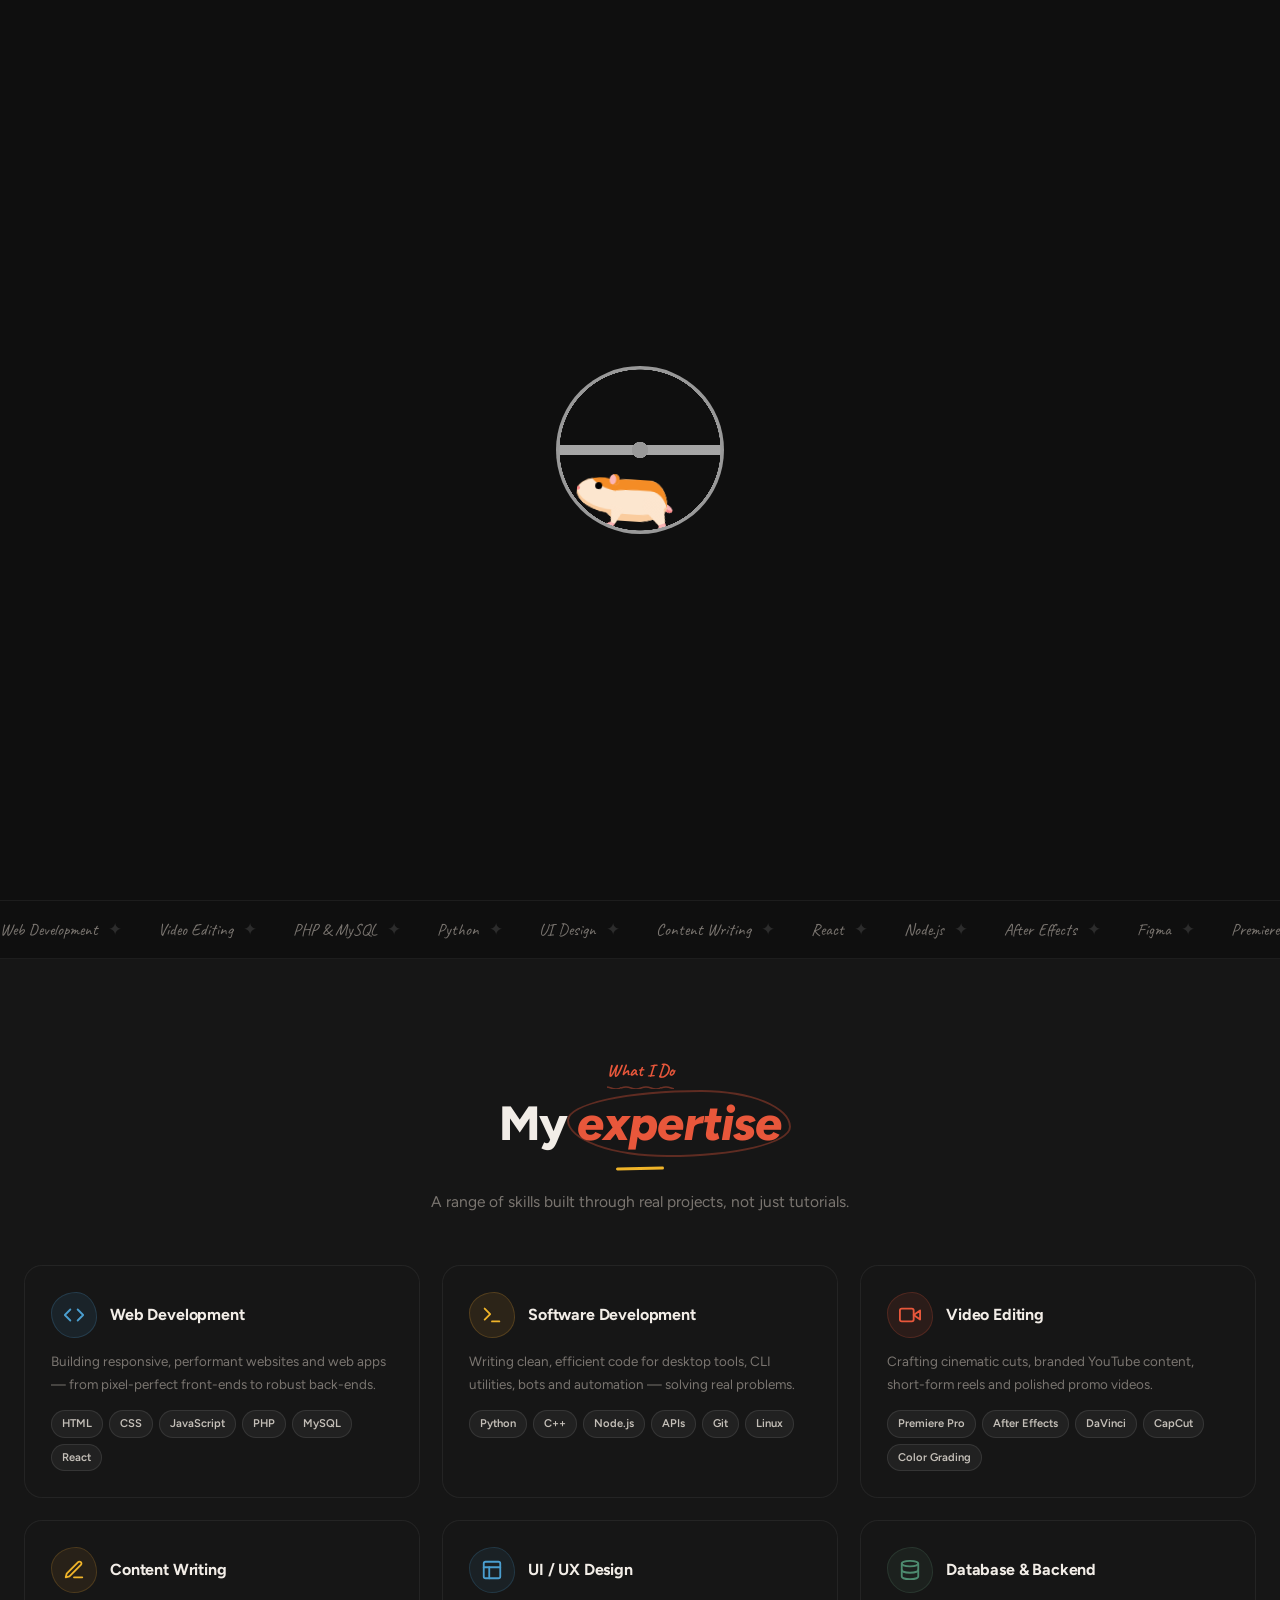
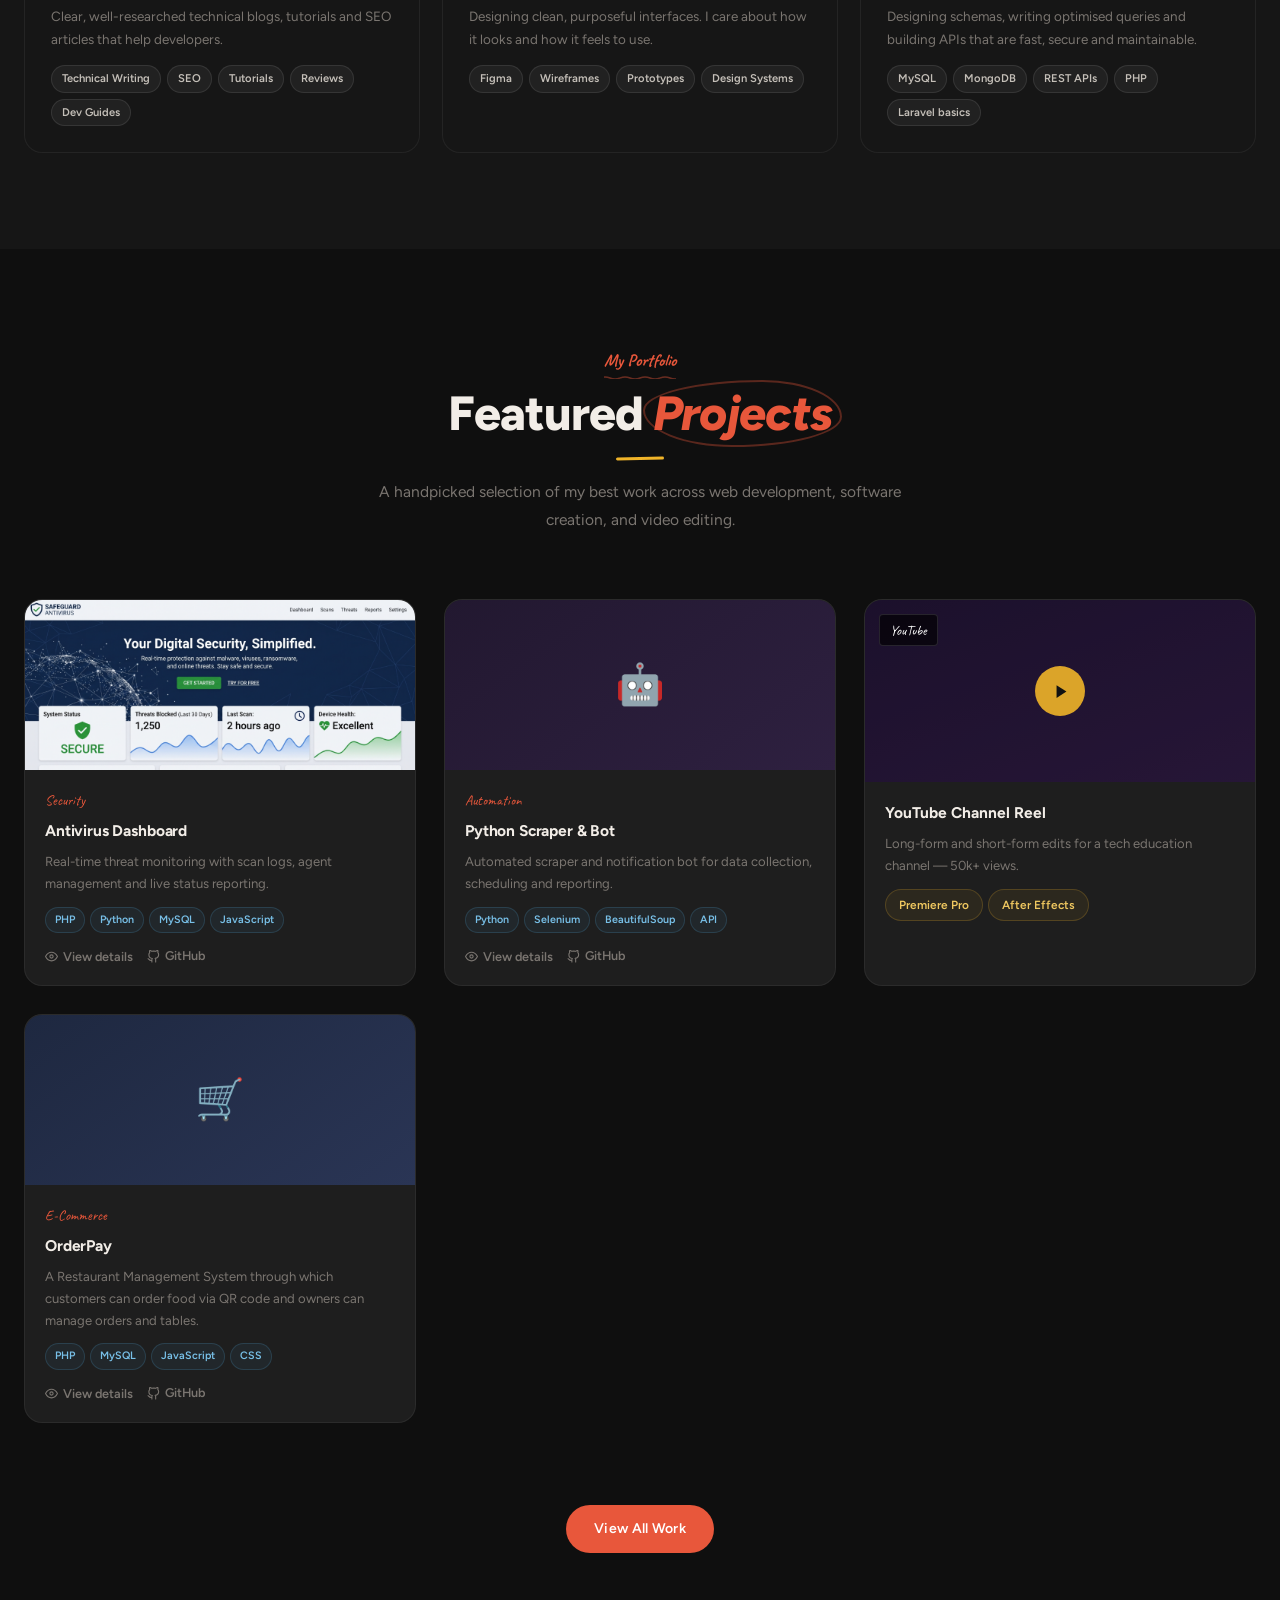
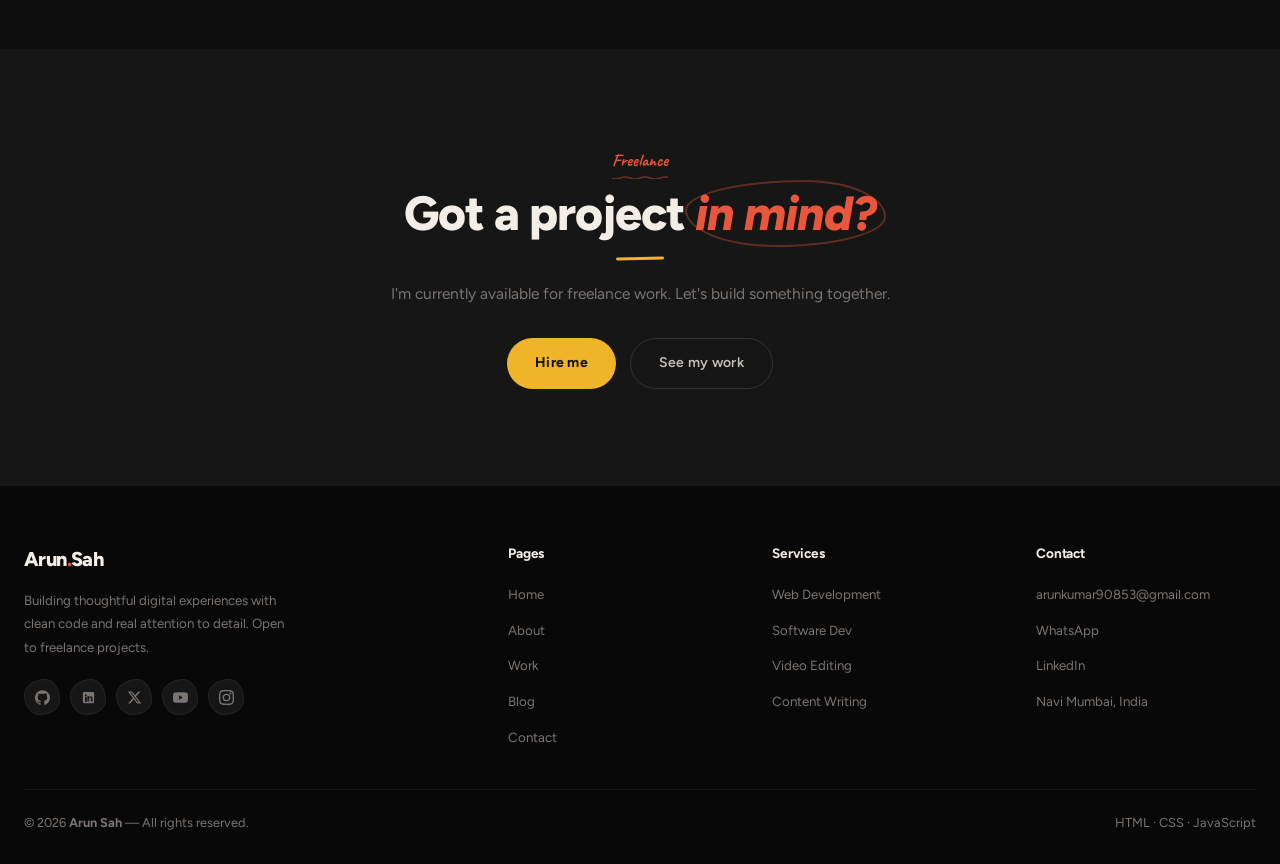
==== commit d1401c18: "update" ====
--- a/index.html
+++ b/index.html
@@ -471,8 +471,8 @@
           </div>
           <div class="proj-body">
             <div class="proj-cat">E-Commerce</div>
-            <h3>Online Store Platform</h3>
-            <p>Full-stack shop with product management, cart, checkout flow and admin control panel.</p>
+            <h3>OrderPay</h3>
+            <p>A Restaurant Management System through which customers can order food via QR code and owners can manage orders and tables.</p>
             <div class="proj-tech">
               <span class="tech-tag">PHP</span><span class="tech-tag">MySQL</span><span
                 class="tech-tag">JavaScript</span><span class="tech-tag">CSS</span>
@@ -600,7 +600,7 @@
       "bg": "linear-gradient(145deg,#1e2840,#2a3555)",
       "live": "https://github.com/Lamsterla",
       "github": "https://github.com/Lamsterla",
-      "readme": "<h3>About the Project<\/h3><p>A full-featured e-commerce ecosystem built from scratch. It supports user profiles, responsive catalog browsing, persistent cart storage, check-out simulation, and a dedicated administrator interface.<\/p><h3>Key Features<\/h3><ul><li><strong>Inventory Control:<\/strong> Management panel to add, edit, and delete products, categories, and inventory.<\/li><li><strong>Cart System:<\/strong> Dynamic local storage fallback cart that syncs when the user logs in.<\/li><li><strong>Secure Checkout:<\/strong> Encrypted user authentication and simulated payment integration.<\/li><\/ul><h3>Tech Stack<\/h3><p>Powered by raw PHP and MySQL, styled with modern Vanilla CSS including custom flex layouts and custom variables for the shopping interface.<\/p>"
+      "readme": "<h3>About the Project<\/h3><p>OrderPay is an intelligent restaurant management and self-ordering platform. Diners scan a dynamic QR code on their table to browse the digital menu, customize items, and place orders directly from their phones. Restaurant owners and staff get a real-time admin dashboard to manage table occupancy, live kitchen tickets, and billing seamlessly.<\/p><h3>Key Features<\/h3><ul><li><strong>QR Code Ordering:<\/strong> Table-specific QR codes that allow customers to view menus and order instantly without waiting.<\/li><li><strong>Table & Floor Management:<\/strong> Live visual status of occupied, vacant, and reserved tables.<\/li><li><strong>Live Kitchen Display:<\/strong> Orders sync instantly to kitchen workstations with real-time status updates.<\/li><li><strong>Admin Control Panel:<\/strong> Manage menu categories, daily pricing, taxes, and generate end-of-day sales reports.<\/li><\/ul><h3>Tech Stack<\/h3><p>Developed using PHP backend architecture, MySQL relational database for fast order tracking, Vanilla JavaScript for real-time DOM updates, and custom CSS for a mobile-first responsive dining experience.<\/p>"
     },
     {
       "label": "\ud83d\udcca",
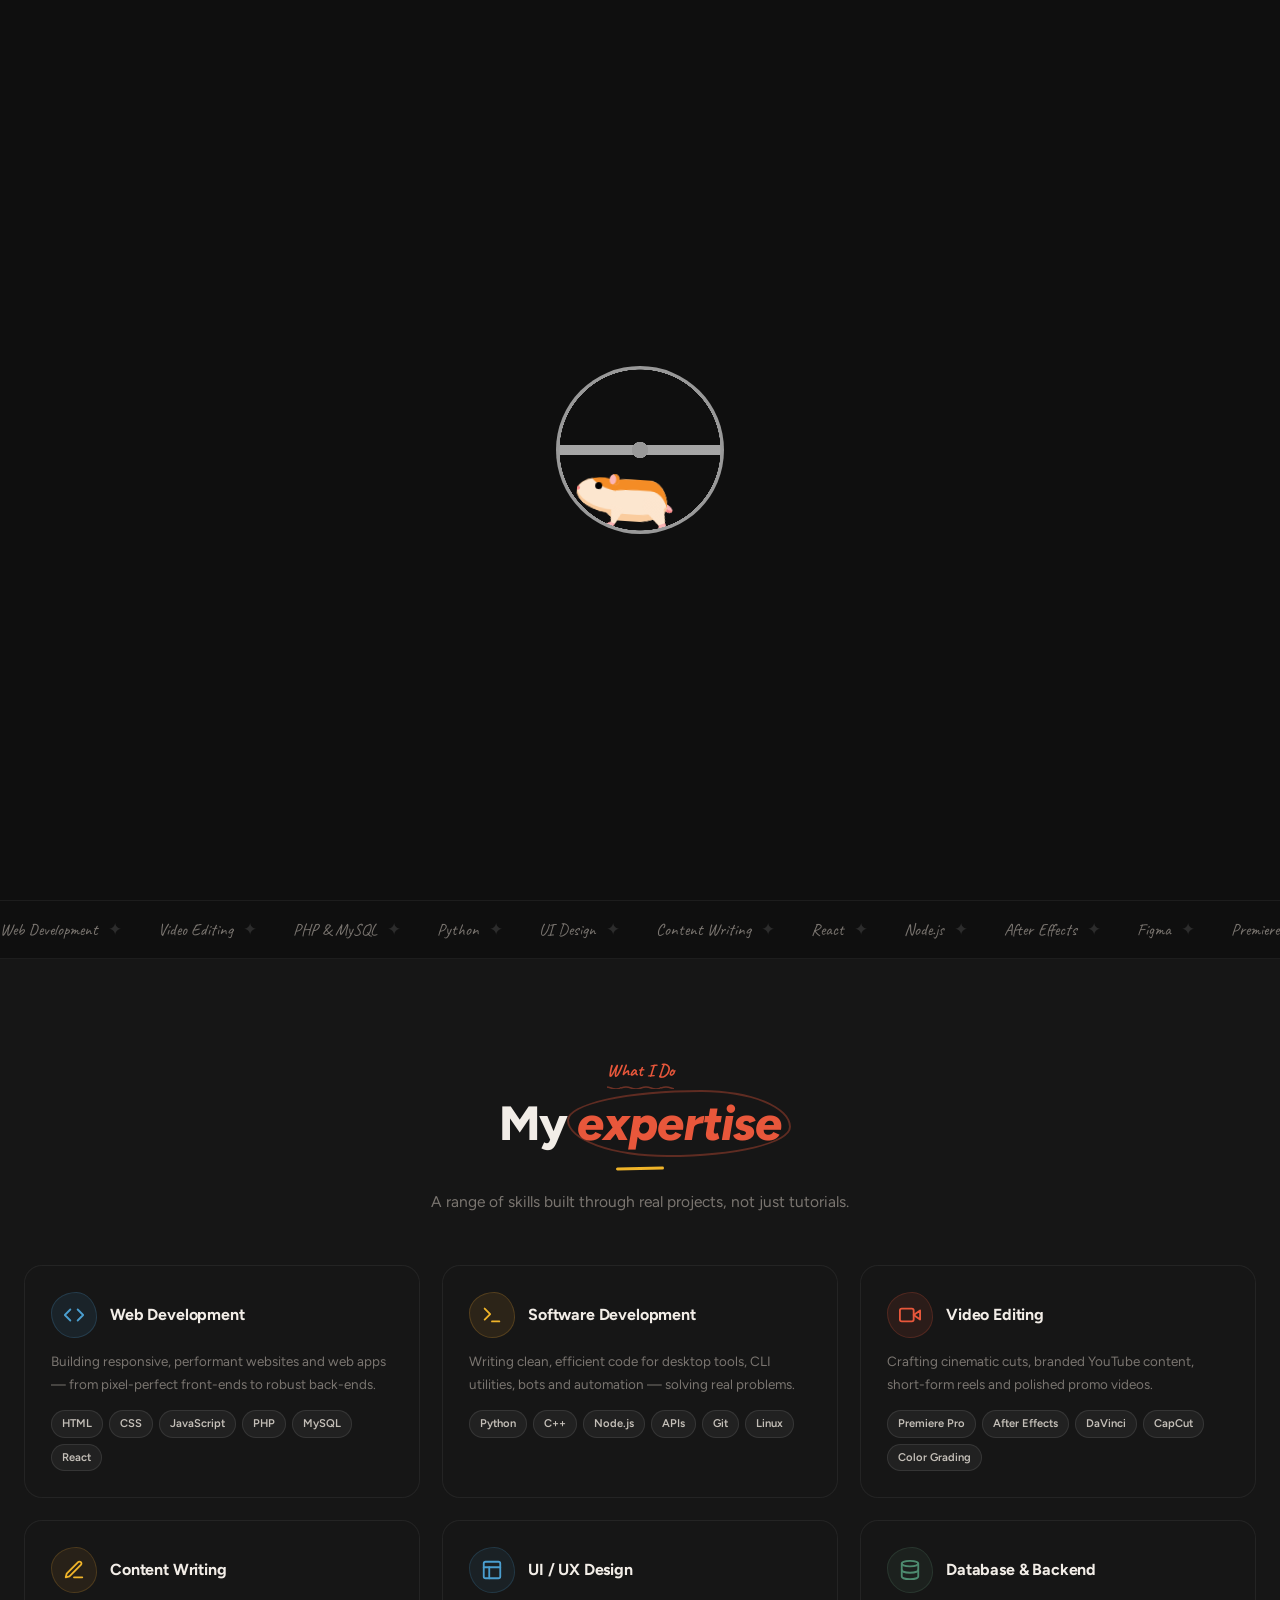
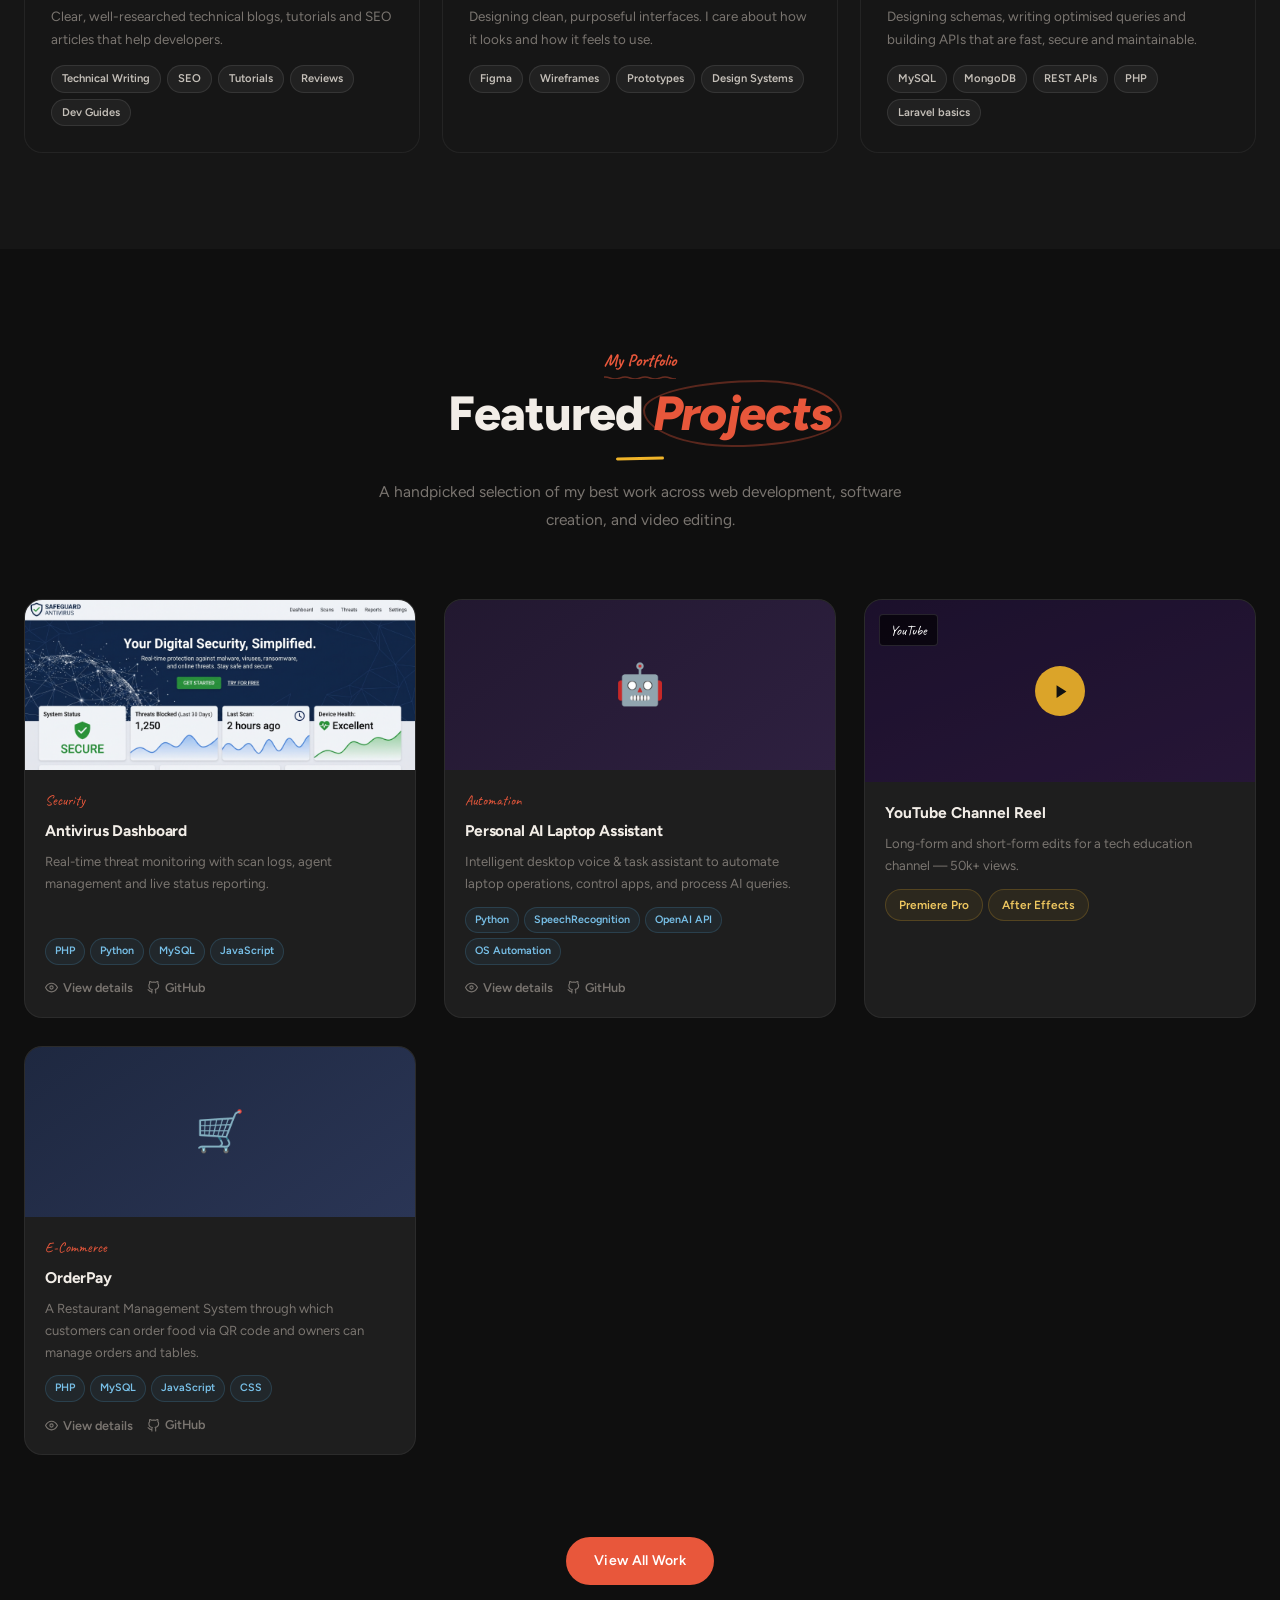
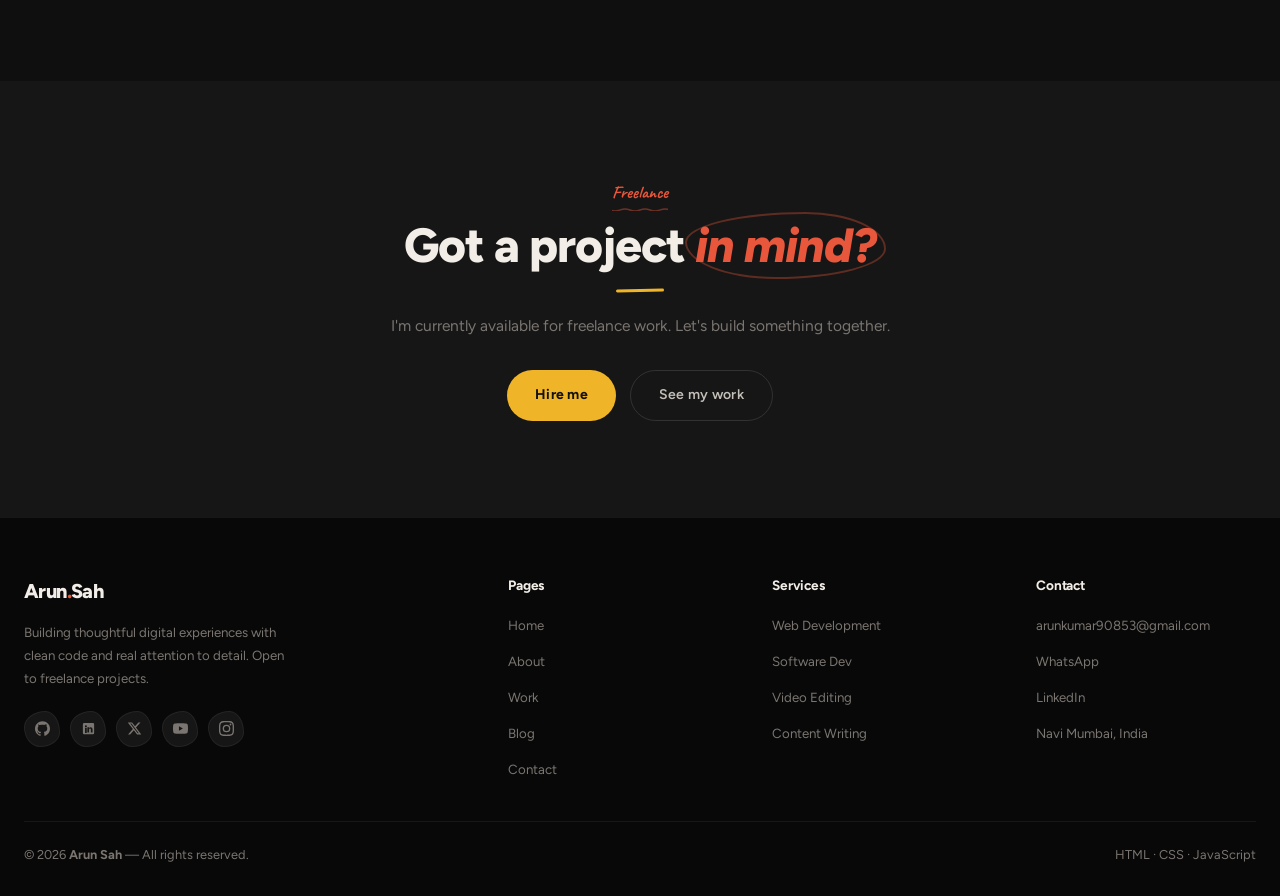
==== commit 91e78a7f: "update" ====
--- a/index.html
+++ b/index.html
@@ -413,11 +413,11 @@
           </div>
           <div class="proj-body">
             <div class="proj-cat">Automation</div>
-            <h3>Python Scraper &amp; Bot</h3>
-            <p>Automated scraper and notification bot for data collection, scheduling and reporting.</p>
+            <h3>Personal AI Laptop Assistant</h3>
+            <p>Intelligent desktop voice &amp; task assistant to automate laptop operations, control apps, and process AI queries.</p>
             <div class="proj-tech">
-              <span class="tech-tag">Python</span><span class="tech-tag">Selenium</span><span
-                class="tech-tag">BeautifulSoup</span><span class="tech-tag">API</span>
+              <span class="tech-tag">Python</span><span class="tech-tag">SpeechRecognition</span><span
+                class="tech-tag">OpenAI API</span><span class="tech-tag">OS Automation</span>
             </div>
             <div class="proj-links">
               <button class="proj-link view-details-link"
@@ -640,13 +640,13 @@
     {
       "label": "\ud83e\udd16",
       "cat": "Automation",
-      "title": "Python Scraper & Bot",
-      "desc": "Automated scraper and notification bot for data collection, scheduling and reporting.",
-      "tech": ["Python", "Selenium", "BeautifulSoup", "API"],
+      "title": "Personal AI Laptop Assistant",
+      "desc": "Intelligent desktop voice & task assistant to automate laptop operations, control apps, and process AI queries.",
+      "tech": ["Python", "SpeechRecognition", "OpenAI API", "OS Automation"],
       "bg": "linear-gradient(145deg,#221830,#2e2040)",
       "live": "",
       "github": "https://github.com/Lamsterla",
-      "readme": "<h3>About the Project<\/h3><p>A headless script designed to monitor target websites for specific updates, scrape critical elements, and send instant alerts to Discord or Telegram channels.<\/p><h3>Key Features<\/h3><ul><li><strong>Dynamic Scraping:<\/strong> Selenium drivers handle JavaScript-heavy websites and cloudflare bypasses.<\/li><li><strong>Rate Limiting:<\/strong> Intelligent scheduling to prevent IP bans.<\/li><li><strong>Instant Alerts:<\/strong> Webhook triggers immediately upon detecting target keywords or price drops.<\/li><\/ul><h3>Tech Stack<\/h3><p>Coded in Python using BeautifulSoup, Selenium, and webhook APIs.<\/p>"
+      "readme": "<h3>About the Project<\/h3><p>Personal AI Laptop Assistant is a Python-powered desktop voice and task automation assistant built to streamline daily laptop workflows. It listens for voice or keyboard commands to manage files, control system settings, launch applications, fetch information, and converse using LLM AI integration.<\/p><h3>Key Features<\/h3><ul><li><strong>Voice & Text Interface:<\/strong> Hands-free speech recognition and audio synthesis for seamless laptop control.<\/li><li><strong>System Automation:<\/strong> Execute desktop commands, launch software, manage volume\/display, and organize files.<\/li><li><strong>Smart AI Integration:<\/strong> Connected with LLM APIs to answer questions, summarize notes, and assist with coding directly on desktop.<\/li><li><strong>Custom Routines:<\/strong> Run user-defined Python macros and system scripts with simple voice triggers.<\/li><\/ul><h3>Tech Stack<\/h3><p>Coded in Python using SpeechRecognition, pyttsx3, OpenAI\/Gemini APIs, and OS-level subprocess automation.<\/p>"
     },
     {
       "label": "\ud83d\udd28",
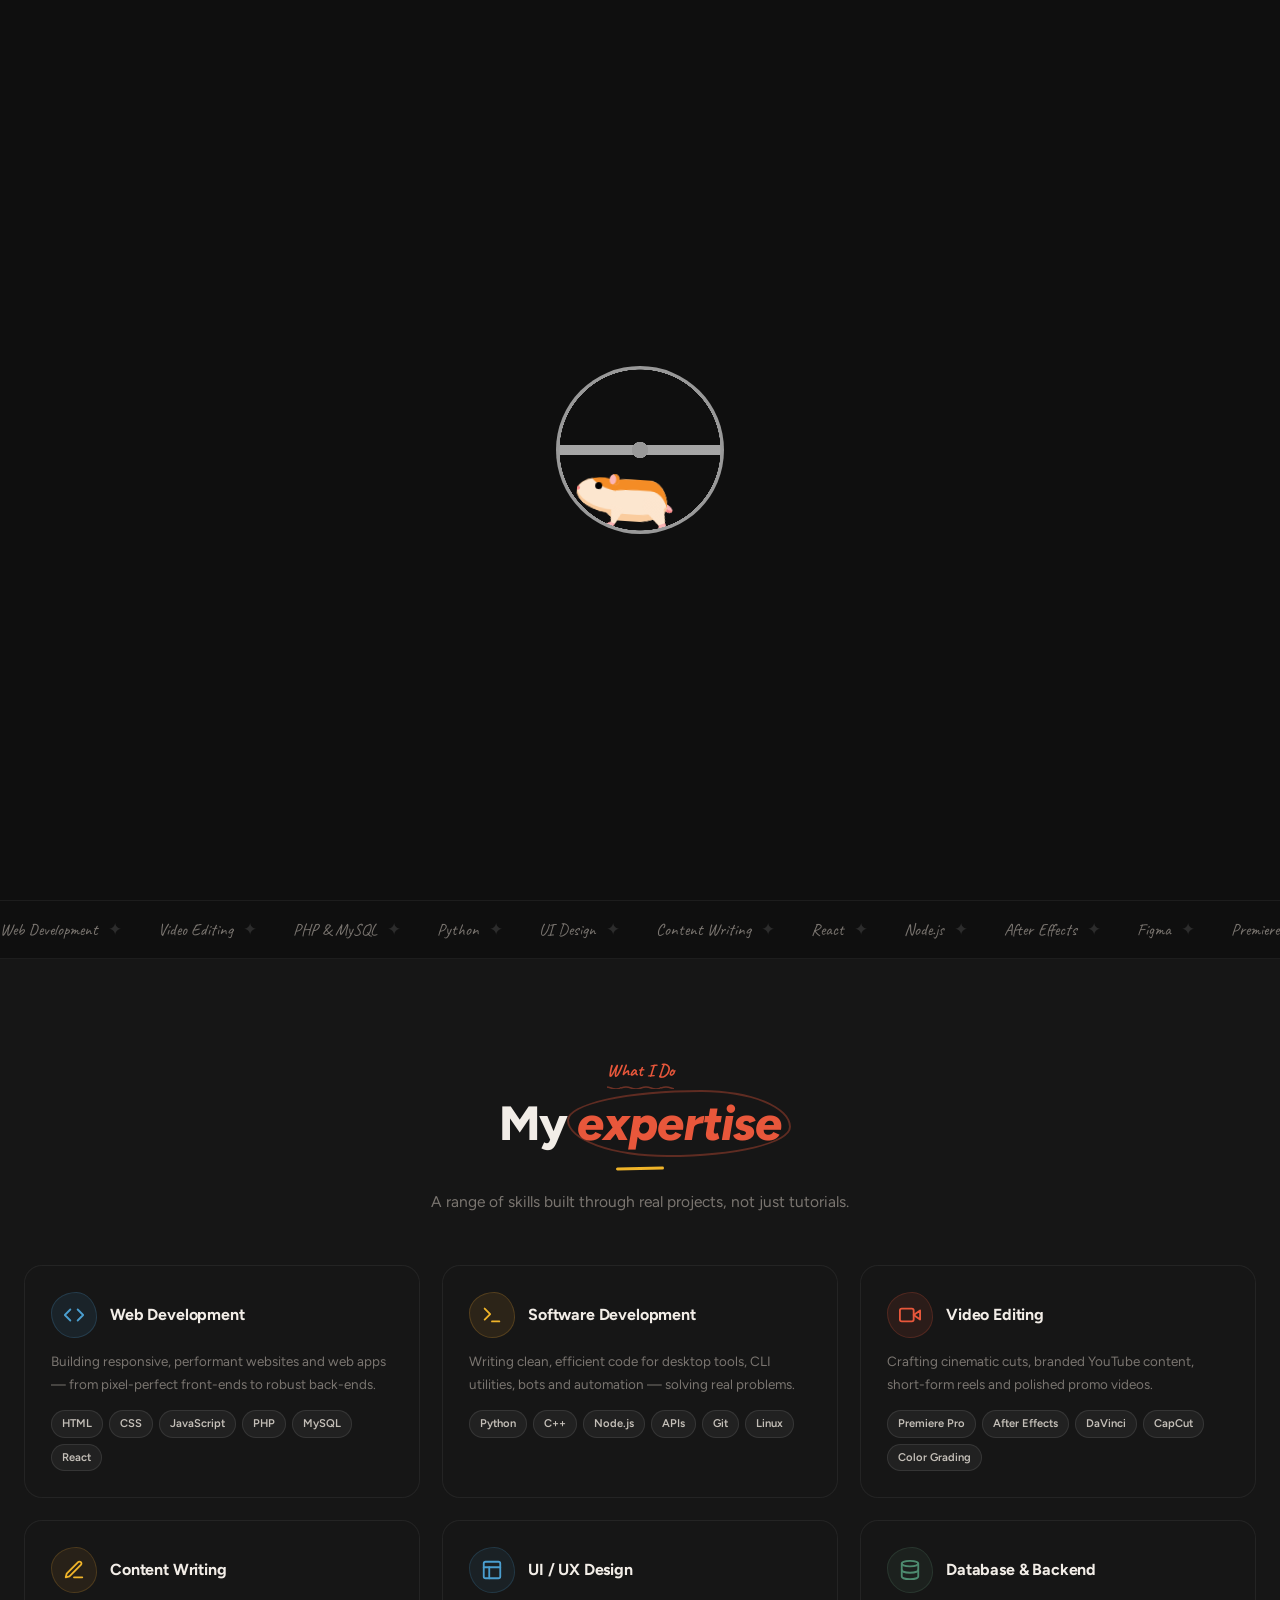
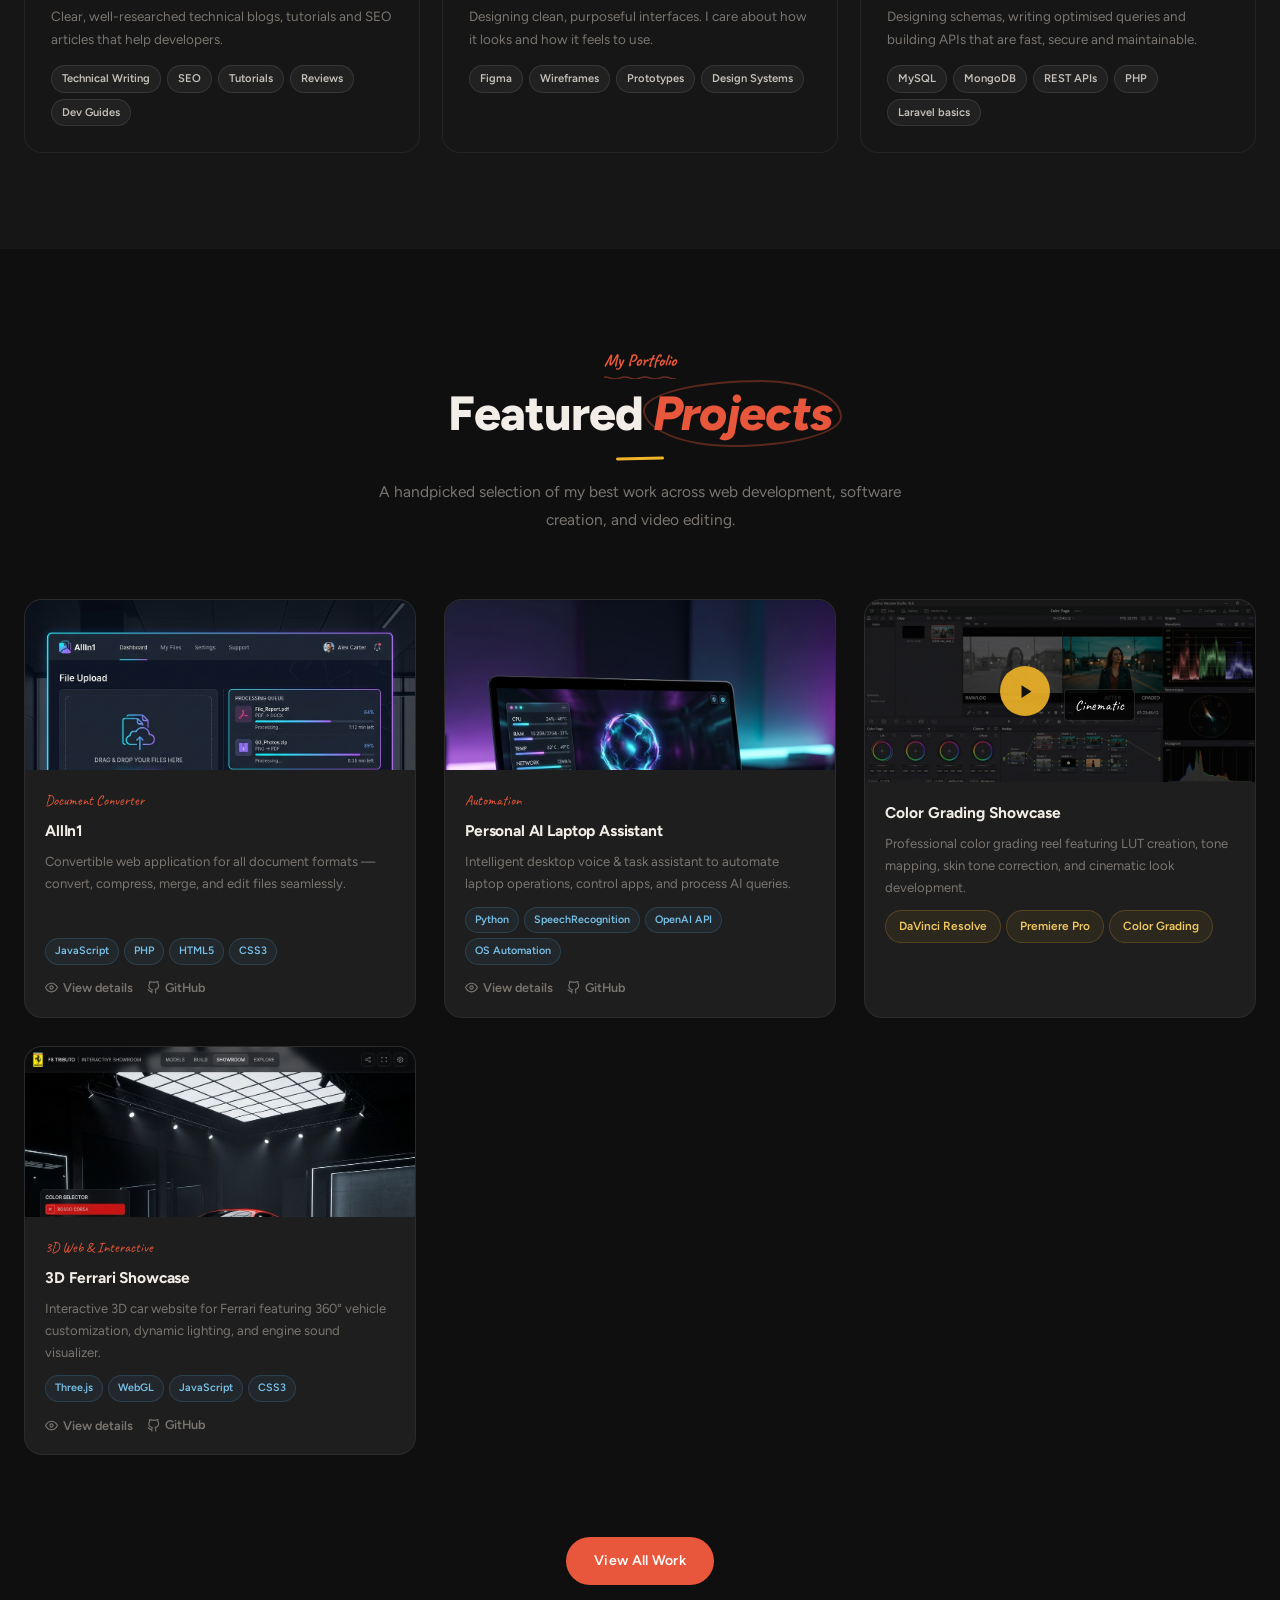
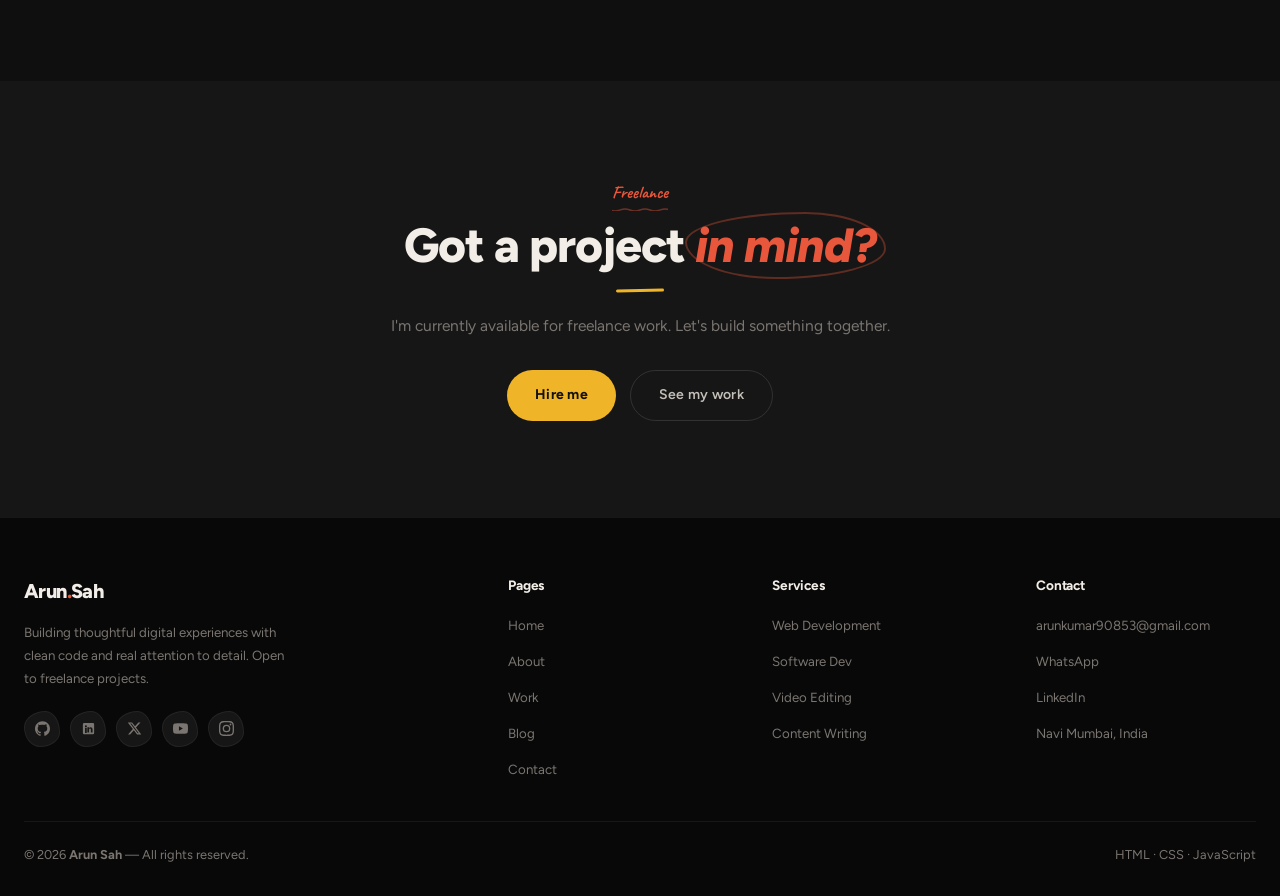
==== commit 85d79a59: "update" ====
--- a/index.html
+++ b/index.html
@@ -365,7 +365,7 @@
         <!-- Web Project -->
         <div class="project-card reveal d1" data-type="web" data-index="0" style="cursor: pointer;">
           <div class="proj-thumb">
-            <img src="photo/antivirus.png" alt="Safeguard Antivirus Dashboard" class="proj-thumb-img">
+            <img src="photo/allin1.png" alt="AllIn1 Document Converter" class="proj-thumb-img">
             <div class="proj-thumb-overlay">
               <button class="btn btn-primary btn-sm view-details-btn">Details</button>
               <a href="https://github.com/Lamsterla" target="_blank" class="btn btn-ghost btn-sm"
@@ -373,12 +373,12 @@
             </div>
           </div>
           <div class="proj-body">
-            <div class="proj-cat">Security</div>
-            <h3>Antivirus Dashboard</h3>
-            <p>Real-time threat monitoring with scan logs, agent management and live status reporting.</p>
+            <div class="proj-cat">Document Converter</div>
+            <h3>AllIn1</h3>
+            <p>Convertible web application for all document formats — convert, compress, merge, and edit files seamlessly.</p>
             <div class="proj-tech">
-              <span class="tech-tag">PHP</span><span class="tech-tag">Python</span><span
-                class="tech-tag">MySQL</span><span class="tech-tag">JavaScript</span>
+              <span class="tech-tag">JavaScript</span><span class="tech-tag">PHP</span><span
+                class="tech-tag">HTML5</span><span class="tech-tag">CSS3</span>
             </div>
             <div class="proj-links">
               <button class="proj-link view-details-link"
@@ -403,8 +403,8 @@
 
         <!-- Software Project -->
         <div class="project-card reveal d2" data-type="software" data-index="0" style="cursor: pointer;">
-          <div class="proj-thumb" style="background:linear-gradient(145deg,#221830,#2e2040)">
-            <span>&#129302;</span>
+          <div class="proj-thumb">
+            <img src="photo/personal_ai.png" alt="Personal AI Laptop Assistant" class="proj-thumb-img">
             <div class="proj-thumb-overlay">
               <button class="btn btn-primary btn-sm view-details-btn">Details</button>
               <a href="https://github.com/Lamsterla" target="_blank" class="btn btn-ghost btn-sm"
@@ -442,27 +442,28 @@
 
         <!-- Video Project -->
         <div class="video-slide-card project-card reveal d3" data-type="video" data-index="0" style="cursor: pointer;">
-          <div class="vslide-thumb" style="background:linear-gradient(160deg,#281840,#382050)">
-            <div class="play-ring">
+          <div class="vslide-thumb" style="position:relative;overflow:hidden;">
+            <img src="photo/color_grading.png" alt="Color Grading Showcase" class="proj-thumb-img" style="width:100%;height:100%;object-fit:cover;position:absolute;top:0;left:0;opacity:0.85;">
+            <div class="play-ring" style="position:relative;z-index:2;">
               <svg viewBox="0 0 24 24">
                 <polygon points="5,3 19,12 5,21" />
               </svg>
             </div>
-            <span class="vslide-cat">YouTube</span>
+            <span class="vslide-cat" style="position:relative;z-index:2;">Cinematic</span>
           </div>
           <div class="vslide-body">
-            <h3>YouTube Channel Reel</h3>
-            <p>Long-form and short-form edits for a tech education channel — 50k+ views.</p>
+            <h3>Color Grading Showcase</h3>
+            <p>Professional color grading reel featuring LUT creation, tone mapping, skin tone correction, and cinematic look development.</p>
             <div class="proj-tech">
-              <span class="tool-chip">Premiere Pro</span><span class="tool-chip">After Effects</span>
+              <span class="tool-chip">DaVinci Resolve</span><span class="tool-chip">Premiere Pro</span><span class="tool-chip">Color Grading</span>
             </div>
           </div>
         </div>
 
         <!-- Web Project 2 -->
         <div class="project-card reveal d4" data-type="web" data-index="1" style="cursor: pointer;">
-          <div class="proj-thumb" style="background:linear-gradient(145deg,#1e2840,#2a3555)">
-            <span>&#128722;</span>
+          <div class="proj-thumb">
+            <img src="photo/ferrari_3d.png" alt="3D Ferrari Showcase" class="proj-thumb-img">
             <div class="proj-thumb-overlay">
               <button class="btn btn-primary btn-sm view-details-btn">Details</button>
               <a href="https://github.com/Lamsterla" target="_blank" class="btn btn-ghost btn-sm"
@@ -470,12 +471,12 @@
             </div>
           </div>
           <div class="proj-body">
-            <div class="proj-cat">E-Commerce</div>
-            <h3>OrderPay</h3>
-            <p>A Restaurant Management System through which customers can order food via QR code and owners can manage orders and tables.</p>
+            <div class="proj-cat">3D Web &amp; Interactive</div>
+            <h3>3D Ferrari Showcase</h3>
+            <p>Interactive 3D car website for Ferrari featuring 360° vehicle customization, dynamic lighting, and engine sound visualizer.</p>
             <div class="proj-tech">
-              <span class="tech-tag">PHP</span><span class="tech-tag">MySQL</span><span
-                class="tech-tag">JavaScript</span><span class="tech-tag">CSS</span>
+              <span class="tech-tag">Three.js</span><span class="tech-tag">WebGL</span><span
+                class="tech-tag">JavaScript</span><span class="tech-tag">CSS3</span>
             </div>
             <div class="proj-links">
               <button class="proj-link view-details-link"
@@ -580,60 +581,28 @@
 {
   "web": [
     {
-      "label": "\ud83d\udee1\ufe0f",
-      "cat": "Security",
-      "title": "Antivirus Dashboard",
-      "desc": "Real-time threat monitoring with scan logs, agent management and live status reporting.",
-      "tech": ["PHP", "Python", "MySQL", "JavaScript"],
-      "bg": "linear-gradient(145deg,#1a2840,#243558)",
-      "image": "photo/antivirus.png",
+      "label": "\ud83d\udd03",
+      "cat": "Document Converter",
+      "title": "AllIn1",
+      "desc": "Convertible web application for all document formats — convert, compress, merge, and edit files seamlessly.",
+      "tech": ["JavaScript", "PHP", "HTML5", "CSS3"],
+      "bg": "linear-gradient(145deg,#1c2a3e,#253650)",
+      "image": "photo/allin1.png",
       "live": "https://github.com/Lamsterla",
       "github": "https://github.com/Lamsterla",
-      "readme": "<h3>About the Project<\/h3><p>The Safeguard Antivirus Dashboard is a security-focused admin panel that aggregates threat intelligence from server agents. It displays critical vulnerabilities, CPU\/RAM usage of server endpoints, and live file scan logs.<\/p><div style=\"margin:14px 0;border-radius:8px;overflow:hidden;border:1px solid var(--border);\"><img src=\"photo/antivirus.png\" alt=\"Safeguard Antivirus Interface\" style=\"width:100%;display:block;border-radius:8px;\"><\/div><h3>Key Features<\/h3><ul><li><strong>Real-time Logs:<\/strong> Renders active scans dynamically as they occur on the endpoint systems.<\/li><li><strong>Agent Status Mapping:<\/strong> Visual representation of all active and offline local network agents.<\/li><li><strong>Action Center:<\/strong> Quarantine files or trigger immediate scans directly from the browser.<\/li><\/ul><h3>Tech Stack<\/h3><p>Built with PHP for session handling and data management, Python for system-level scanner agents, MySQL for log persistence, and pure CSS for smooth transitions.<\/p>"
+      "readme": "<h3>About the Project<\/h3><p>AllIn1 is a universal document processing and conversion web app. It allows users to convert PDF, DOCX, images, CSV, and text files instantly in browser without software installation.<\/p><h3>Key Features<\/h3><ul><li><strong>Universal File Conversion:<\/strong> Seamlessly convert documents, images, and data sheets.<\/li><li><strong>File Compression & Merge:<\/strong> Reduce PDF size and combine multiple files into single documents.<\/li><li><strong>Client & Server Processing:<\/strong> Fast browser-side processing paired with secure server conversion APIs.<\/li><\/ul><h3>Tech Stack<\/h3><p>Built with Vanilla JavaScript, PHP file manipulation APIs, PDF.js, and CSS3 responsive layout.<\/p>"
     },
     {
-      "label": "\ud83d\uded2",
-      "cat": "E-Commerce",
-      "title": "OrderPay",
-      "desc": "An Resturant Management System through which customer can order food Via Qr code and owner can manage the orders and table",
-      "tech": ["PHP", "MySQL", "JavaScript", "CSS"],
-      "bg": "linear-gradient(145deg,#1e2840,#2a3555)",
+      "label": "\ud83c\udfce\ufe0f",
+      "cat": "3D Web & Interactive",
+      "title": "3D Ferrari Showcase",
+      "desc": "Interactive 3D car website for Ferrari featuring 360° vehicle customization, dynamic lighting, and engine sound visualizer.",
+      "tech": ["Three.js", "WebGL", "JavaScript", "CSS3"],
+      "bg": "linear-gradient(145deg,#2e1a1a,#402222)",
+      "image": "photo/ferrari_3d.png",
       "live": "https://github.com/Lamsterla",
       "github": "https://github.com/Lamsterla",
-      "readme": "<h3>About the Project<\/h3><p>OrderPay is an intelligent restaurant management and self-ordering platform. Diners scan a dynamic QR code on their table to browse the digital menu, customize items, and place orders directly from their phones. Restaurant owners and staff get a real-time admin dashboard to manage table occupancy, live kitchen tickets, and billing seamlessly.<\/p><h3>Key Features<\/h3><ul><li><strong>QR Code Ordering:<\/strong> Table-specific QR codes that allow customers to view menus and order instantly without waiting.<\/li><li><strong>Table & Floor Management:<\/strong> Live visual status of occupied, vacant, and reserved tables.<\/li><li><strong>Live Kitchen Display:<\/strong> Orders sync instantly to kitchen workstations with real-time status updates.<\/li><li><strong>Admin Control Panel:<\/strong> Manage menu categories, daily pricing, taxes, and generate end-of-day sales reports.<\/li><\/ul><h3>Tech Stack<\/h3><p>Developed using PHP backend architecture, MySQL relational database for fast order tracking, Vanilla JavaScript for real-time DOM updates, and custom CSS for a mobile-first responsive dining experience.<\/p>"
-    },
-    {
-      "label": "\ud83d\udcca",
-      "cat": "Dashboard",
-      "title": "Analytics Dashboard",
-      "desc": "Interactive data visualisation with real-time charts, filters and CSV export.",
-      "tech": ["JavaScript", "Chart.js", "PHP", "CSS"],
-      "bg": "linear-gradient(145deg,#1c2a3e,#253650)",
-      "live": "https://github.com/Lamsterla",
-      "github": "https://github.com/Lamsterla",
-      "readme": "<h3>About the Project<\/h3><p>A lightweight, interactive client-side dashboard that converts CSV exports and database queries into actionable visual charts.<\/p><h3>Key Features<\/h3><ul><li><strong>Dynamic Charts:<\/strong> Custom bar, line, and doughnut charts showing business telemetry.<\/li><li><strong>Filtering Options:<\/strong> Segment records by custom dates, categories, and region.<\/li><li><strong>Data Exports:<\/strong> Export parsed dashboards back into clean CSV\/PDF files instantly.<\/li><\/ul><h3>Tech Stack<\/h3><p>Developed using Chart.js, HTML5, Vanilla JavaScript, and backend API integration using PHP.<\/p>"
-    },
-    {
-      "label": "\ud83d\udcdd",
-      "cat": "CMS",
-      "title": "Custom Blog CMS",
-      "desc": "Blog management with rich-text editing, categories, tags and basic SEO tooling.",
-      "tech": ["PHP", "MySQL", "TinyMCE", "JavaScript"],
-      "bg": "linear-gradient(145deg,#1e2e28,#283e33)",
-      "live": "https://github.com/Lamsterla",
-      "github": "https://github.com/Lamsterla",
-      "readme": "<h3>About the Project<\/h3><p>An intuitive content management system built to ease technical writing. It features an integrated WYSIWYG editor and instant SEO health analysis.<\/p><h3>Key Features<\/h3><ul><li><strong>Rich Text Editing:<\/strong> Integration with TinyMCE for editing layout blocks, images, and formatting code.<\/li><li><strong>Tag & Category Indexing:<\/strong> Dynamic organization and search indices optimized for search engines.<\/li><li><strong>SEO Checklist:<\/strong> Analyzes keyword density, descriptions, and tag structures before publishing.<\/li><\/ul><h3>Tech Stack<\/h3><p>Written using PHP and MySQL backend, combined with JS dynamic tags styling.<\/p>"
-    },
-    {
-      "label": "\ud83d\udd12",
-      "cat": "Security",
-      "title": "PHP Security Toolkit",
-      "desc": "Reusable library covering SQL injection, XSS, CSRF protection and input sanitisation.",
-      "tech": ["PHP", "MySQL", "Composer"],
-      "bg": "linear-gradient(145deg,#1a2535,#243048)",
-      "live": "https://github.com/Lamsterla",
-      "github": "https://github.com/Lamsterla",
-      "readme": "<h3>About the Project<\/h3><p>A reusable, plug-and-play middleware package for legacy PHP applications that mitigates the top OWASP security vulnerabilities.<\/p><h3>Key Features<\/h3><ul><li><strong>SQL Injection Shield:<\/strong> Automated parameter wrapping for standard queries.<\/li><li><strong>XSS Filter:<\/strong> Strict sanitization of user-submitted forms and output encoders.<\/li><li><strong>CSRF Token Generator:<\/strong> Automatic session validation tokens injected into HTML form tags.<\/li><\/ul><h3>Tech Stack<\/h3><p>Coded in PHP, distributed as a Composer package for simple dependency installation.<\/p>"
+      "readme": "<h3>About the Project<\/h3><p>An immersive 3D automotive experience for Ferrari enthusiasts. Users can view high-fidelity 3D car models, change body paints, inspect interiors, and trigger dynamic camera animations.<\/p><h3>Key Features<\/h3><ul><li><strong>Interactive 3D Model:<\/strong> 360-degree orbit navigation with custom shaders and reflections.<\/li><li><strong>Real-time Color Configurator:<\/strong> Customize paint finishes, wheel rims, and interior trims.<\/li><li><strong>Engine Audio & Specs:<\/strong> Interactive hotspots displaying performance telemetry and audio clips.<\/li><\/ul><h3>Tech Stack<\/h3><p>Engineered using Three.js, WebGL graphics rendering, HTML5 Canvas API, and CSS3 glassmorphism design.<\/p>"
     }
   ],
   "software": [
@@ -644,89 +613,70 @@
       "desc": "Intelligent desktop voice & task assistant to automate laptop operations, control apps, and process AI queries.",
       "tech": ["Python", "SpeechRecognition", "OpenAI API", "OS Automation"],
       "bg": "linear-gradient(145deg,#221830,#2e2040)",
+      "image": "photo/personal_ai.png",
       "live": "",
       "github": "https://github.com/Lamsterla",
       "readme": "<h3>About the Project<\/h3><p>Personal AI Laptop Assistant is a Python-powered desktop voice and task automation assistant built to streamline daily laptop workflows. It listens for voice or keyboard commands to manage files, control system settings, launch applications, fetch information, and converse using LLM AI integration.<\/p><h3>Key Features<\/h3><ul><li><strong>Voice & Text Interface:<\/strong> Hands-free speech recognition and audio synthesis for seamless laptop control.<\/li><li><strong>System Automation:<\/strong> Execute desktop commands, launch software, manage volume\/display, and organize files.<\/li><li><strong>Smart AI Integration:<\/strong> Connected with LLM APIs to answer questions, summarize notes, and assist with coding directly on desktop.<\/li><li><strong>Custom Routines:<\/strong> Run user-defined Python macros and system scripts with simple voice triggers.<\/li><\/ul><h3>Tech Stack<\/h3><p>Coded in Python using SpeechRecognition, pyttsx3, OpenAI\/Gemini APIs, and OS-level subprocess automation.<\/p>"
     },
     {
-      "label": "\ud83d\udd28",
-      "cat": "CLI Tool",
-      "title": "Dev Toolbox CLI",
-      "desc": "Command-line utility for repetitive dev tasks — scaffolding, env setup and deployment helpers.",
-      "tech": ["Python", "Click", "Rich", "Shell"],
+      "label": "\ud83e\ude7a",
+      "cat": "Healthcare",
+      "title": "Root (Doctor's Appointment App)",
+      "desc": "Healthcare scheduling platform for booking doctor appointments, tracking medical histories, and digital prescriptions.",
+      "tech": ["PHP", "MySQL", "JavaScript", "REST API"],
       "bg": "linear-gradient(145deg,#182030,#20283e)",
+      "image": "photo/root_doctor.png",
       "live": "",
       "github": "https://github.com/Lamsterla",
-      "readme": "<h3>About the Project<\/h3><p>A lightweight command-line tool built to accelerate local environment bootstrap tasks, git branch cleaners, and static site compiler scripts.<\/p><h3>Key Features<\/h3><ul><li><strong>Quick Scaffolding:<\/strong> Create templates for HTML\/CSS or PHP structures instantly.<\/li><li><strong>Git Helper:<\/strong> Cleans up merged local branches and formats standardized commits.<\/li><li><strong>Rich Output:<\/strong> Console formatting using coloring, progress bars, and custom logs.<\/li><\/ul><h3>Tech Stack<\/h3><p>Built with Python, Click, and Rich libraries, packaged as a globally executable terminal command.<\/p>"
+      "readme": "<h3>About the Project<\/h3><p>Root is a comprehensive healthcare application connecting patients with healthcare professionals. Patients can search doctors by specialty, check availability slots, book appointments, and view prescription records.<\/p><h3>Key Features<\/h3><ul><li><strong>Doctor Discovery & Booking:<\/strong> Filter specialists by location, fee, and availability with instant slot booking.<\/li><li><strong>Patient Portal:<\/strong> View appointment status, medical logs, and download PDF prescriptions.<\/li><li><strong>Doctor Dashboard:<\/strong> Manage daily schedules, accept\/reschedule bookings, and generate patient receipts.<\/li><\/ul><h3>Tech Stack<\/h3><p>Built with PHP backend architecture, MySQL relational schema, JavaScript dynamic calendars, and RESTful APIs.<\/p>"
     },
     {
-      "label": "\ud83d\udcf1",
-      "cat": "Mobile",
-      "title": "Task Manager App",
-      "desc": "Simple cross-platform task manager with offline support, categories and due-date reminders.",
-      "tech": ["Flutter", "Dart", "SQLite"],
+      "label": "\ud83d\udc41\ufe0f",
+      "cat": "Desktop Tool",
+      "title": "Image Viewer App",
+      "desc": "Lightweight desktop image viewing tool with fast rendering, slideshow, color filters, and image editing features.",
+      "tech": ["Python", "PyQt", "Pillow", "GUI"],
       "bg": "linear-gradient(145deg,#181c2e,#202538)",
+      "image": "photo/image_viewer.png",
+      "live": "",
+      "github": "https://github.com/Lamsterla",
+      "readme": "<h3>About the Project<\/h3><p>A fast, responsive desktop image viewing software built to view and edit raw and standard image formats with minimal memory footprint.<\/p><h3>Key Features<\/h3><ul><li><strong>High-Speed Gallery View:<\/strong> Quick thumbnail rendering and full-screen slideshow mode.<\/li><li><strong>Image Editing:<\/strong> Crop, rotate, adjust brightness\/contrast, and apply color filters.<\/li><li><strong>EXIF Data Viewer:<\/strong> Inspect photo metadata including camera settings and location info.<\/li><\/ul><h3>Tech Stack<\/h3><p>Developed using Python, PyQt5 for native GUI elements, and Pillow (PIL) for graphics processing.<\/p>"
+    },
+    {
+      "label": "\ud83d\uded2",
+      "cat": "E-Commerce",
+      "title": "OrderPay",
+      "desc": "A Restaurant Management System through which customers can order food via QR code and owners manage orders and tables.",
+      "tech": ["PHP", "MySQL", "JavaScript", "CSS"],
+      "bg": "linear-gradient(145deg,#1e2840,#2a3555)",
+      "image": "photo/orderpay.png",
       "live": "https://github.com/Lamsterla",
       "github": "https://github.com/Lamsterla",
-      "readme": "<h3>About the Project<\/h3><p>A cross-platform task manager designed to prioritize focus. Offers offline sync with a robust local database and smart grouping.<\/p><h3>Key Features<\/h3><ul><li><strong>Offline Mode:<\/strong> Fully operational without network connection using local database caches.<\/li><li><strong>Reminders:<\/strong> Local system push alerts mapped to custom priority tags.<\/li><li><strong>Statistics:<\/strong> Weekly charts showing finished tasks and productivity peaks.<\/li><\/ul><h3>Tech Stack<\/h3><p>Written in Flutter using Dart, with SQLite for local relational database storing.<\/p>"
+      "readme": "<h3>About the Project<\/h3><p>OrderPay is an intelligent restaurant management and self-ordering platform. Diners scan a dynamic QR code on their table to browse the digital menu, customize items, and place orders directly from their phones. Restaurant owners and staff get a real-time admin dashboard to manage table occupancy, live kitchen tickets, and billing seamlessly.<\/p><h3>Key Features<\/h3><ul><li><strong>QR Code Ordering:<\/strong> Table-specific QR codes that allow customers to view menus and order instantly without waiting.<\/li><li><strong>Table & Floor Management:<\/strong> Live visual status of occupied, vacant, and reserved tables.<\/li><li><strong>Live Kitchen Display:<\/strong> Orders sync instantly to kitchen workstations with real-time status updates.<\/li><li><strong>Admin Control Panel:<\/strong> Manage menu categories, daily pricing, taxes, and generate end-of-day sales reports.<\/li><\/ul><h3>Tech Stack<\/h3><p>Developed using PHP backend architecture, MySQL relational database for fast order tracking, Vanilla JavaScript for real-time DOM updates, and custom CSS for a mobile-first responsive dining experience.<\/p>"
     },
     {
-      "label": "\ud83d\udcc4",
-      "cat": "API",
-      "title": "REST API Backend",
-      "desc": "Modular REST API with JWT auth, rate limiting, caching and full OpenAPI documentation.",
-      "tech": ["Node.js", "Express", "MongoDB", "JWT"],
+      "label": "\ud83d\udcca",
+      "cat": "Automation",
+      "title": "Data Entry Application",
+      "desc": "Automated desktop data entry application for fast form processing, Excel batch import, and DB validation.",
+      "tech": ["Python", "Pandas", "Tkinter", "SQL"],
       "bg": "linear-gradient(145deg,#182015,#20281e)",
+      "image": "photo/data_entry.png",
       "live": "",
       "github": "https://github.com/Lamsterla",
-      "readme": "<h3>About the Project<\/h3><p>A production-ready REST API backend designed with enterprise patterns, supporting standard database integrations and OpenAPI descriptors.<\/p><h3>Key Features<\/h3><ul><li><strong>JWT Authentication:<\/strong> Secure token-based access with sliding expiration and refresh tokens.<\/li><li><strong>Rate Limiting:<\/strong> Middleware blocking spam and automated scraping bots.<\/li><li><strong>Self-Documenting:<\/strong> Swagger UI panel generated automatically from controller annotations.<\/li><\/ul><h3>Tech Stack<\/h3><p>Engineered using Node.js, Express, MongoDB, and JSON Web Tokens.<\/p>"
+      "readme": "<h3>About the Project<\/h3><p>An enterprise utility for batch data entry, automated form filling, and spreadsheet synchronization designed to reduce manual clerical data entry errors.<\/p><h3>Key Features<\/h3><ul><li><strong>Batch Excel\/CSV Import:<\/strong> Parse thousands of rows with automated schema mapping.<\/li><li><strong>Data Validation Engine:<\/strong> Check for duplicate entries, missing fields, and type mismatches in real-time.<\/li><li><strong>Database Sync:<\/strong> Push cleaned data into MySQL\/SQLite databases automatically.<\/li><\/ul><h3>Tech Stack<\/h3><p>Built with Python, Pandas data manipulation library, Tkinter interface, and SQL connectors.<\/p>"
     }
   ],
   "video": [
     {
-      "title": "YouTube Channel Reel",
-      "cat": "YouTube",
-      "desc": "Long-form and short-form edits for a tech education channel — 50k+ views.",
-      "tools": ["Premiere Pro", "After Effects"],
+      "title": "Color Grading Showcase",
+      "cat": "Cinematic",
+      "desc": "Professional color grading reel featuring LUT creation, tone mapping, skin tone correction, and cinematic look development.",
+      "tools": ["DaVinci Resolve", "Premiere Pro", "Color Grading"],
       "bg": "linear-gradient(160deg,#281840,#382050)",
+      "image": "photo/color_grading.png",
       "label": "\u25b6",
-      "readme": "<h3>YouTube Channel Reel<\/h3><p>Detailed editing work showing motion tracking, sound design, color correction, and pacing tailored to modern tech education.<\/p>"
-    },
-    {
-      "title": "Brand Promo Ad",
-      "cat": "Commercial",
-      "desc": "30-second product promo with motion graphics, colour grade and VO mixing.",
-      "tools": ["Premiere Pro", "Audacity"],
-      "bg": "linear-gradient(160deg,#1e2800,#2a3800)",
-      "label": "\u25b6",
-      "readme": "<h3>Brand Promo Ad<\/h3><p>Commercial marketing campaign video. Key tasks: audio mastering, dynamic range mixing, text animation overlays, and color grading.<\/p>"
-    },
-    {
-      "title": "Travel Highlights",
-      "cat": "Cinematic",
-      "desc": "Cinematic travel reel with J-cuts, LUT colour grading and ambient sound design.",
-      "tools": ["DaVinci Resolve", "Audacity"],
-      "bg": "linear-gradient(160deg,#002028,#002c38)",
-      "label": "\u25b6",
-      "readme": "<h3>Travel Highlights<\/h3><p>A highly stylized cinematic piece utilizing advanced LUTs, jump cuts, visual sound effects mapping, and slow-motion frame interpolation.<\/p>"
-    },
-    {
-      "title": "Social Media Reels",
-      "cat": "Short Form",
-      "desc": "Batch-edited vertical reels with captions, transitions and platform-native feel.",
-      "tools": ["CapCut", "Premiere Pro"],
-      "bg": "linear-gradient(160deg,#280010,#380018)",
-      "label": "\u25b6",
-      "readme": "<h3>Social Media Reels<\/h3><p>Vertical formatted content optimization, automated subtitle synchronization, high retention editing hooks, and trendy motion transitions.<\/p>"
-    },
-    {
-      "title": "Event Coverage",
-      "cat": "Event",
-      "desc": "Multi-camera corporate event highlights edited to a 3-minute deliverable.",
-      "tools": ["Premiere Pro", "After Effects"],
-      "bg": "linear-gradient(160deg,#201800,#302200)",
-      "label": "\u25b6",
-      "readme": "<h3>Event Coverage<\/h3><p>Three-camera synchronization, multicam audio nesting, sound cleaning, color matching, and client feedback integration cycles.<\/p>"
+      "readme": "<h3>Color Grading Showcase<\/h3><p>Professional cinematic color grading work showcasing shot matching, node-based color correction, skin tone preservation, custom LUT application, and high-dynamic-range (HDR) mastering.<\/p><h3>Key Techniques<\/h3><ul><li><strong>Color Wheel Balancing:<\/strong> Primary and secondary color correction for cinematic contrast.<\/li><li><strong>Skin Tone Isolation:<\/strong> HSL qualifier masks for natural and clean skin tones.<\/li><li><strong>Look Development:<\/strong> Custom film emulation, teal & orange separation, and mood grading.<\/li><\/ul>"
     }
   ]
 }
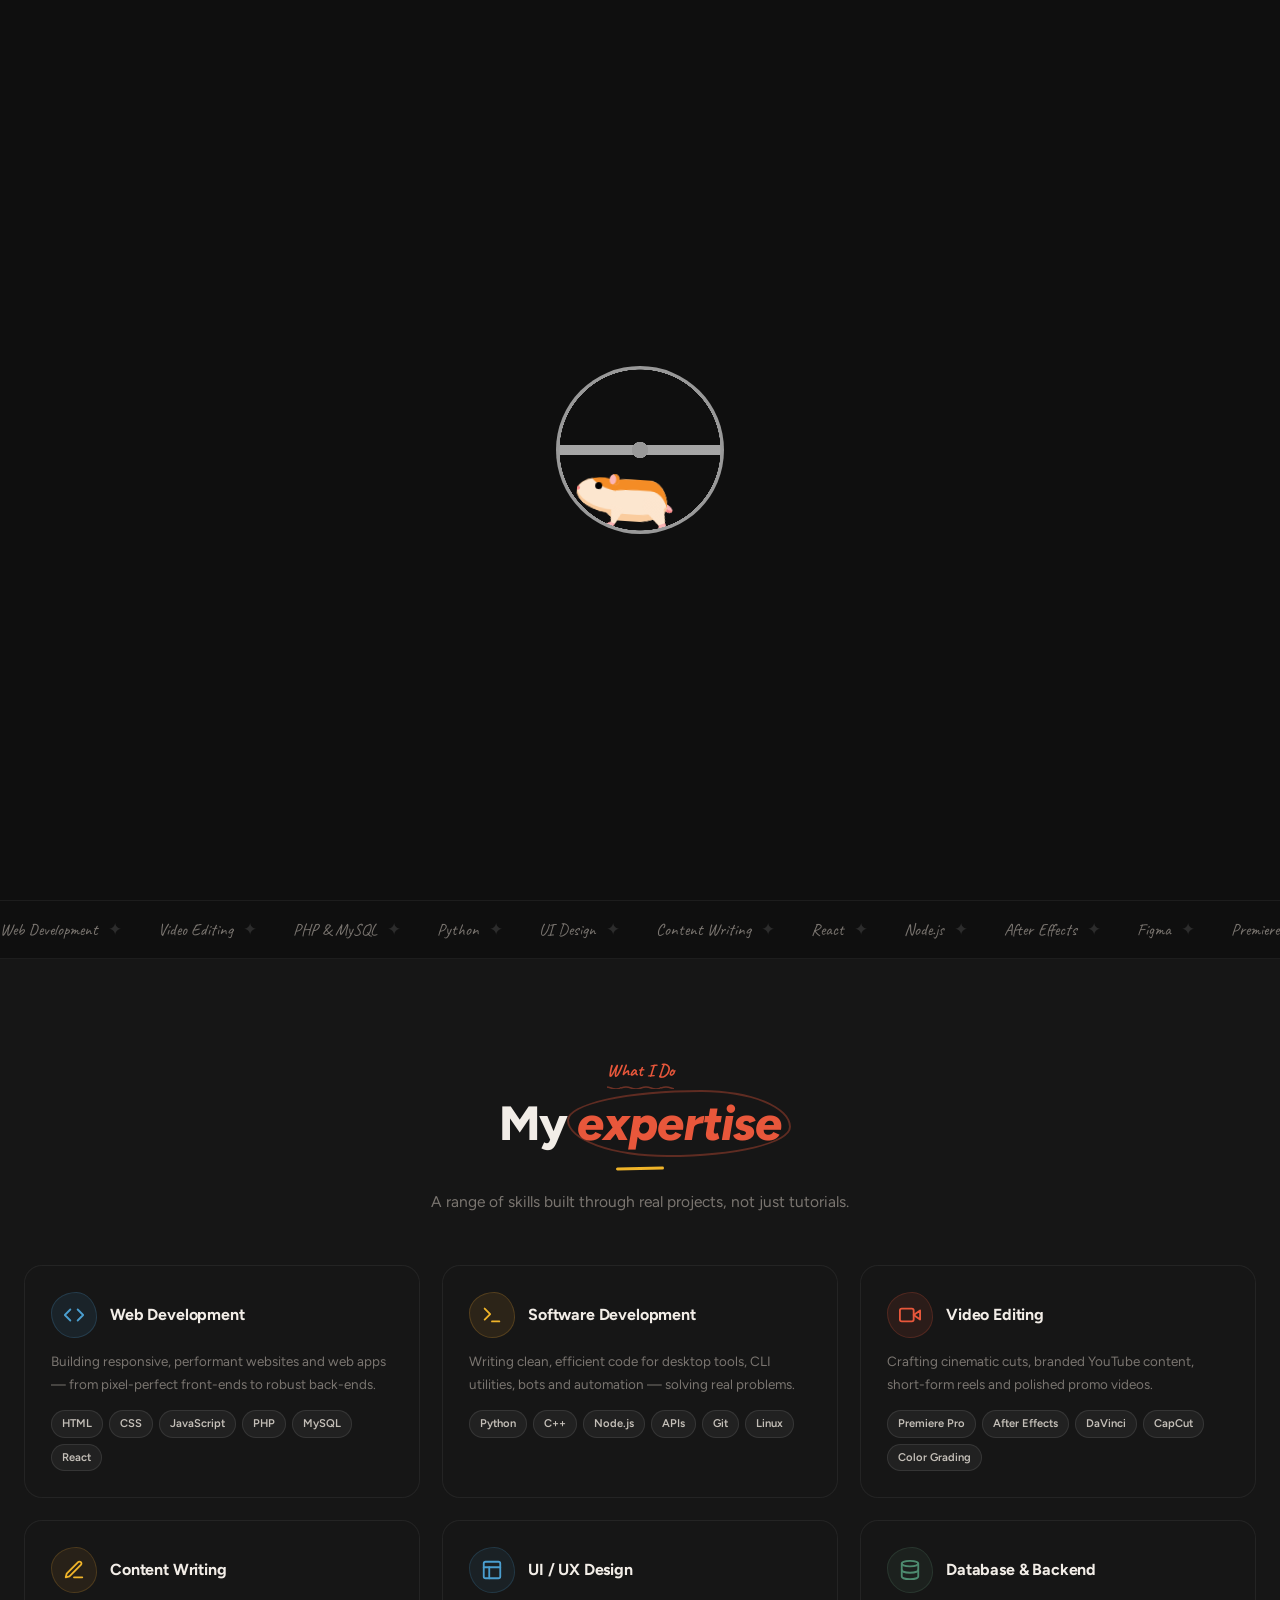
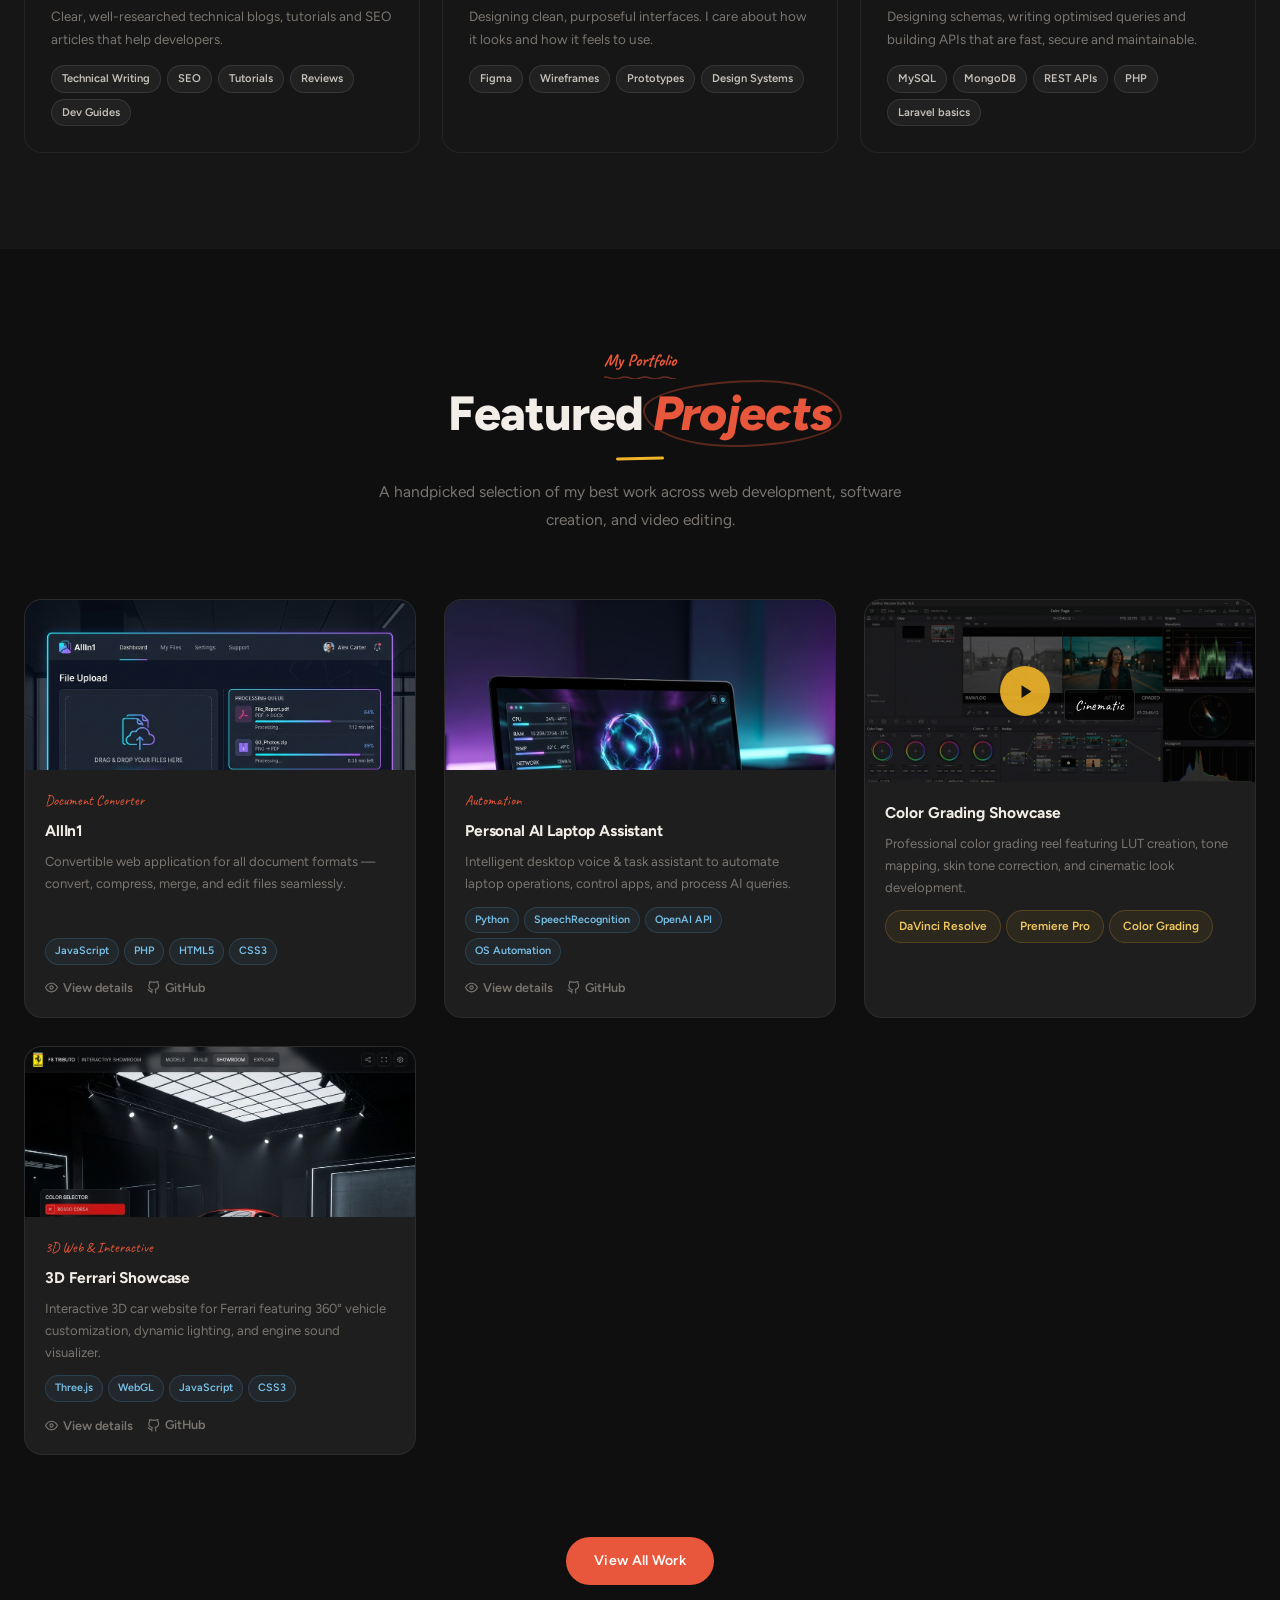
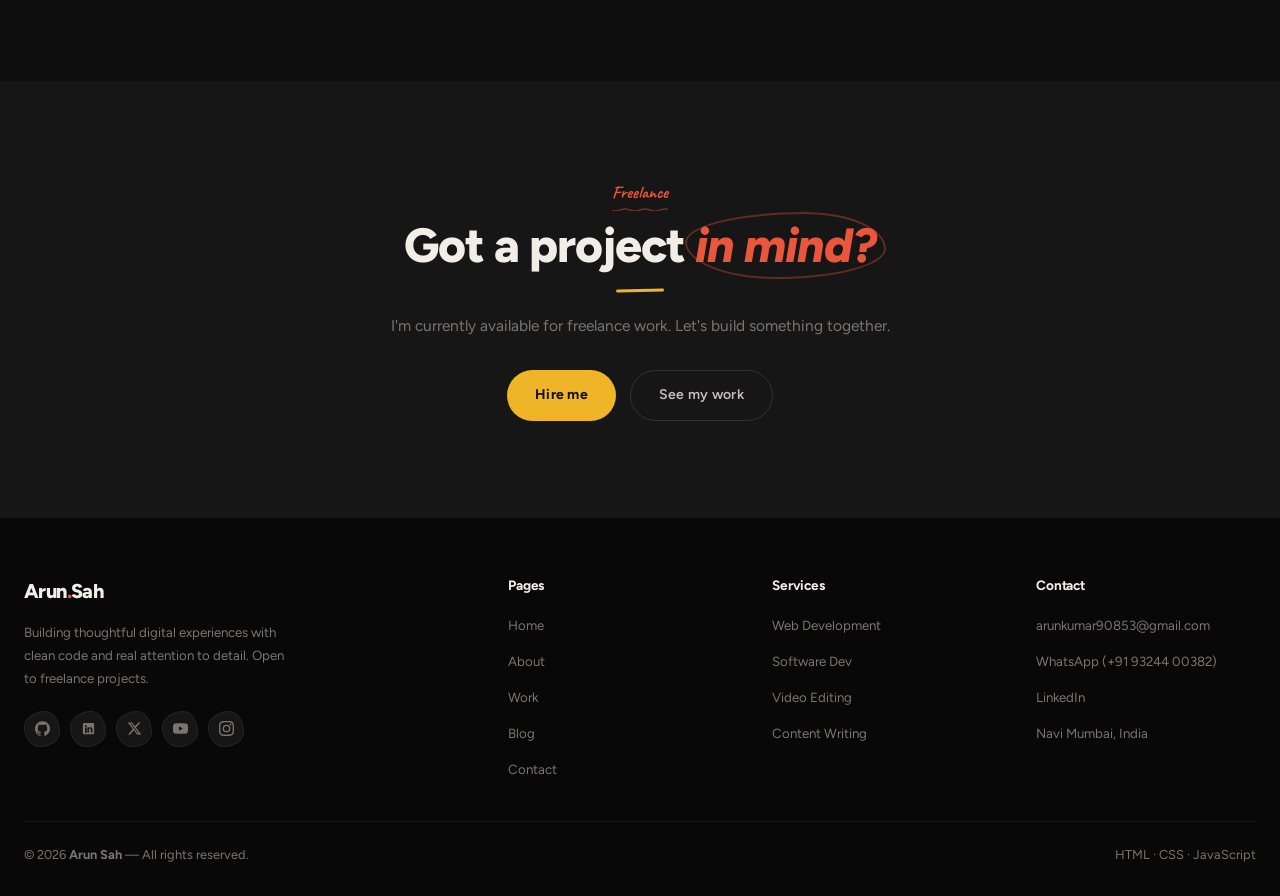
==== commit 9b75194b: "add" ====
--- a/index.html
+++ b/index.html
@@ -751,7 +751,7 @@
           <h5>Contact</h5>
           <ul>
             <li><a href="mailto:arunkumar90853@gmail.com">arunkumar90853@gmail.com</a></li>
-            <li><a href="https://wa.me/91XXXXXXXXXX" target="_blank" rel="noopener noreferrer">WhatsApp</a></li>
+            <li><a href="https://wa.me/919324400382" target="_blank" rel="noopener noreferrer">WhatsApp (+91 93244 00382)</a></li>
             <li><a href="https://www.linkedin.com/in/arun-sah-7b7246313" target="_blank"
                 rel="noopener noreferrer">LinkedIn</a></li>
             <li><a href="#">Navi Mumbai, India</a></li>
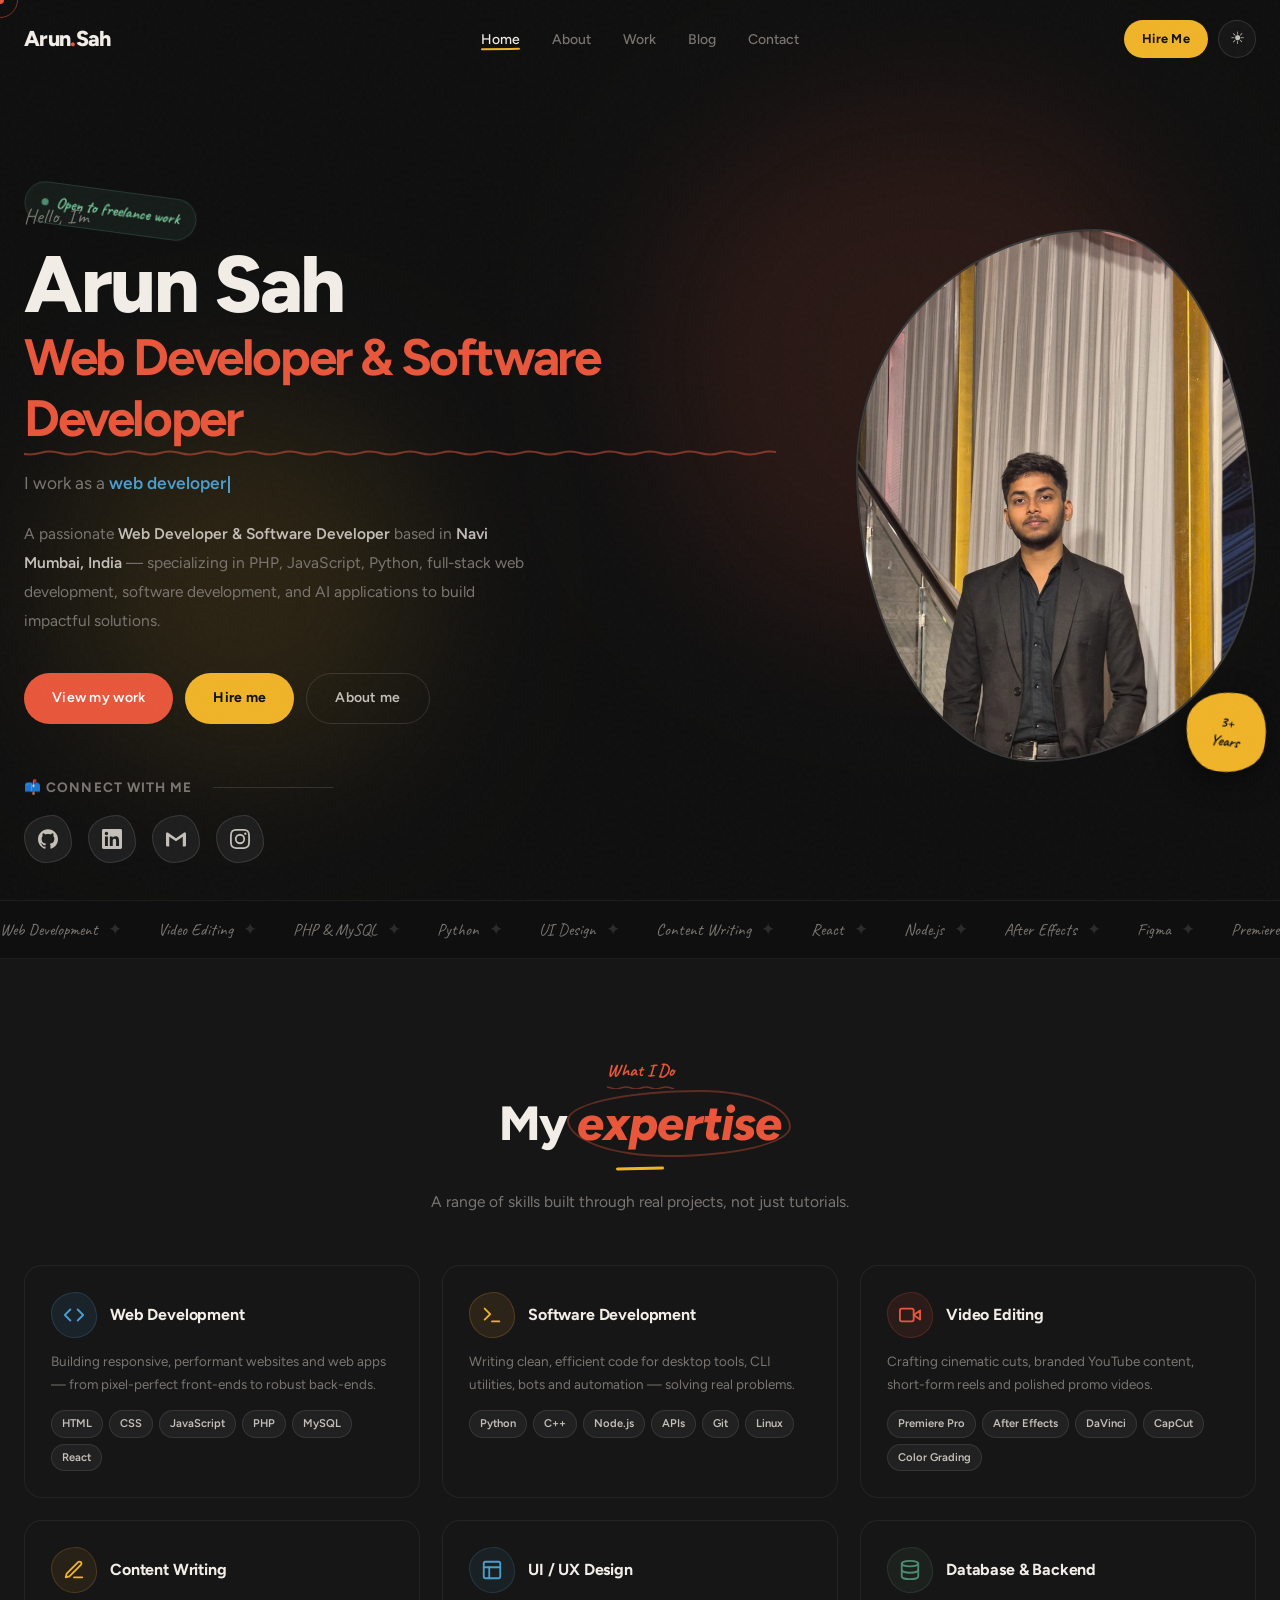
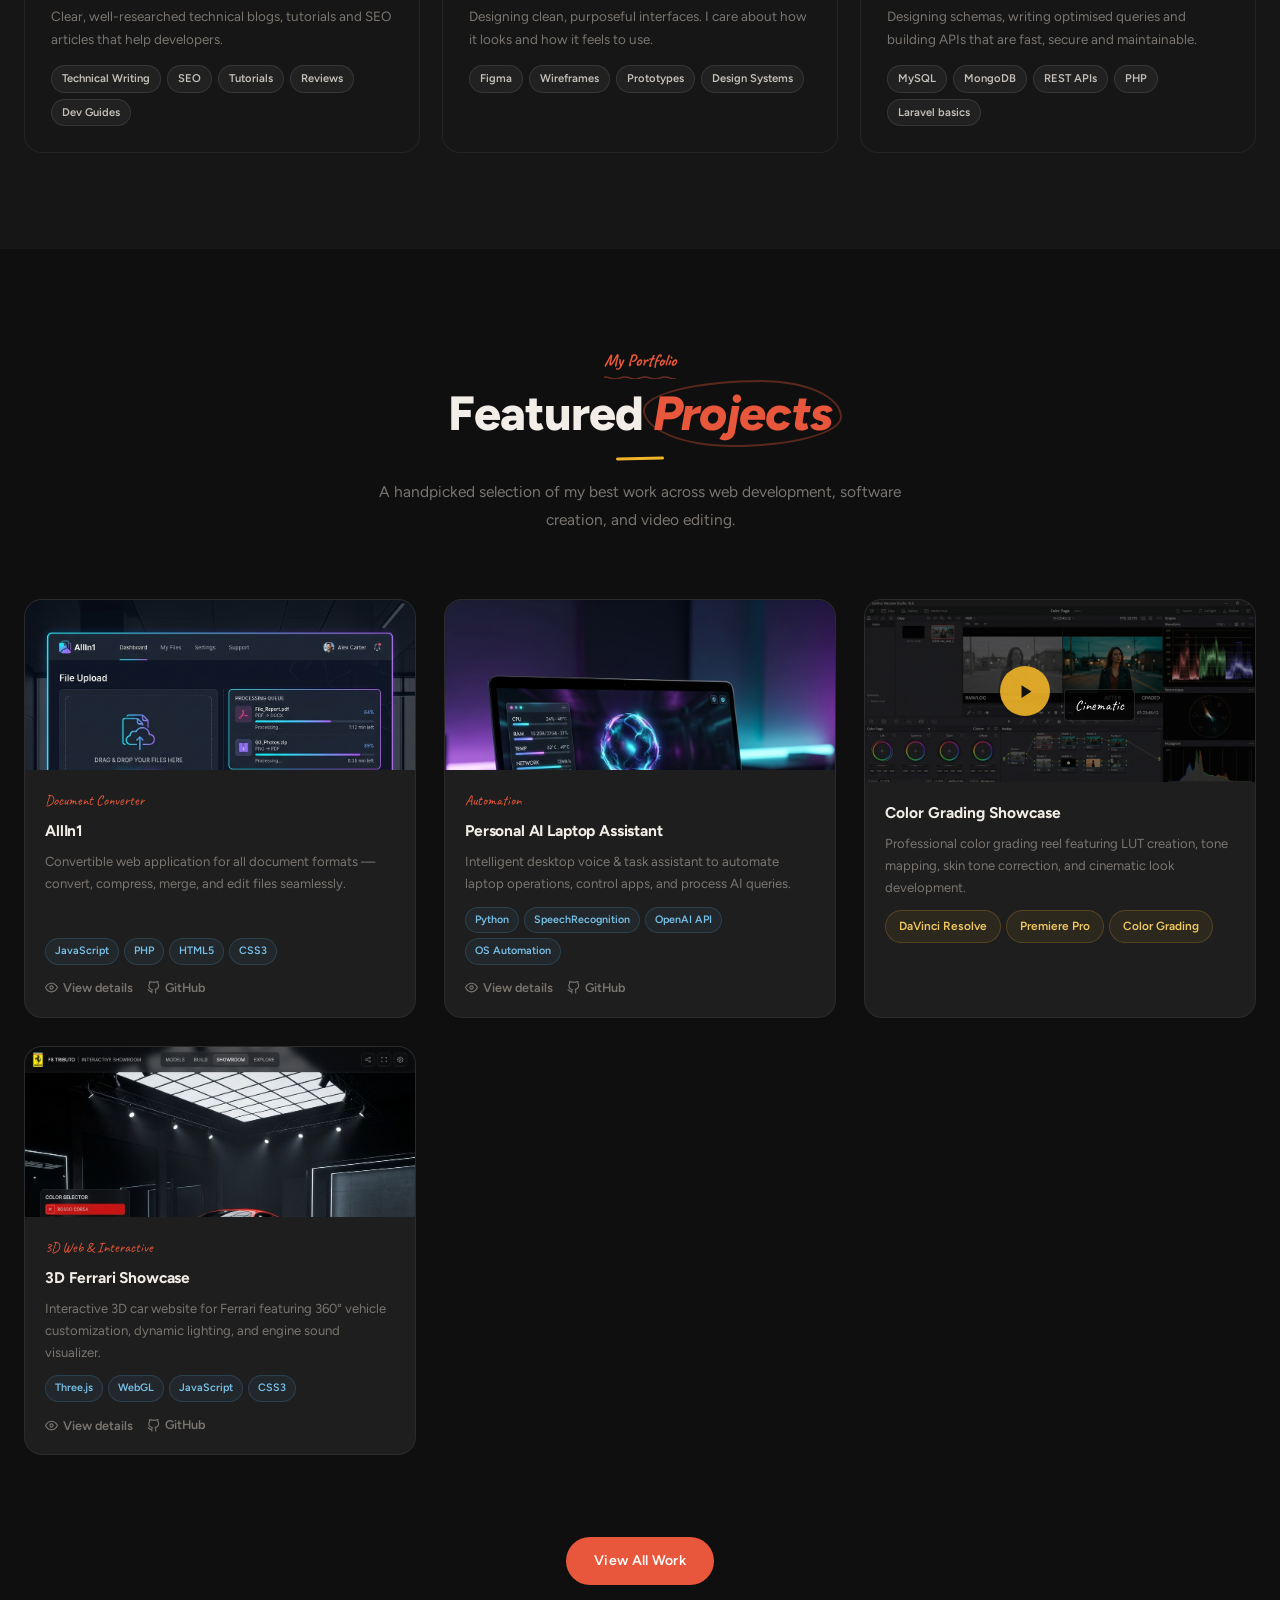
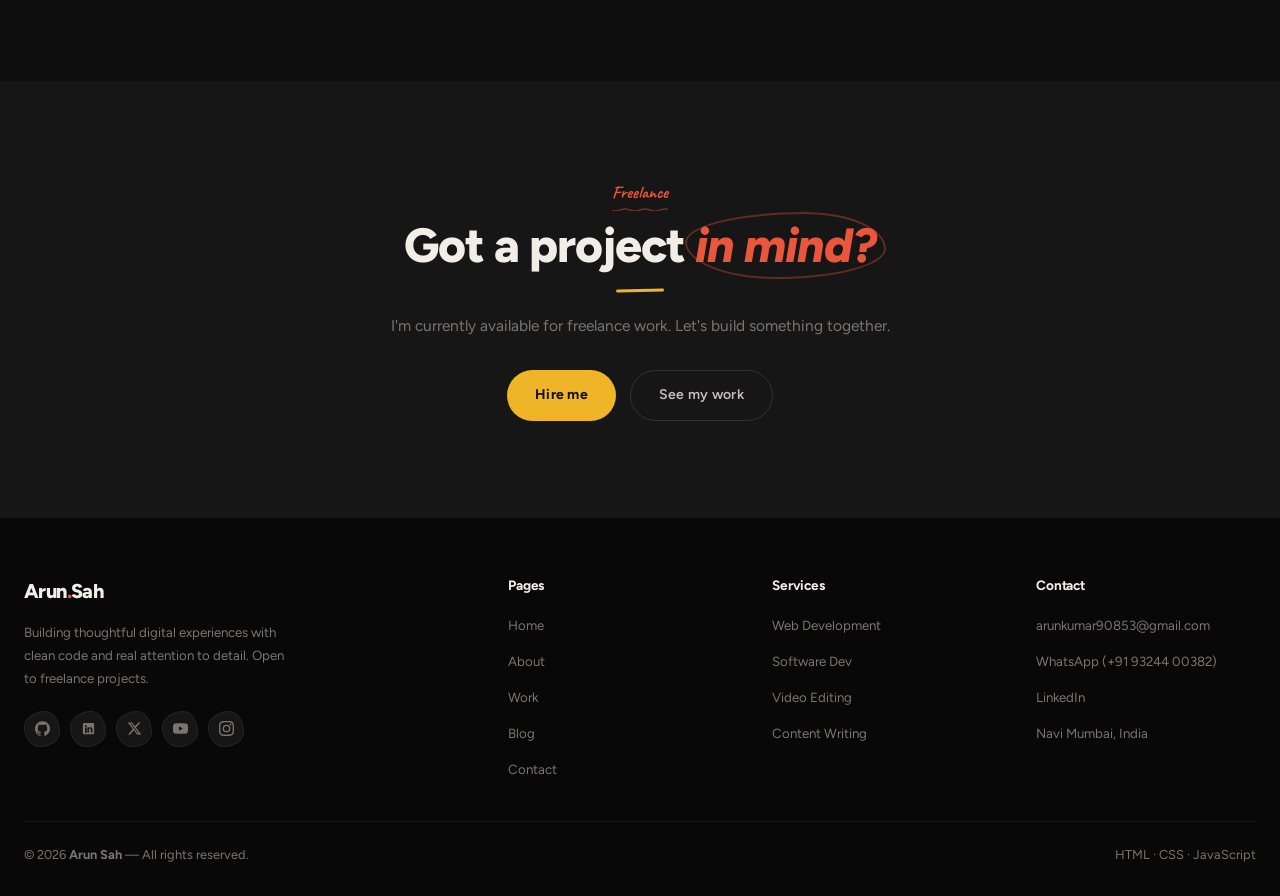
==== commit eda6cdfd: "m" ====
--- a/index.html
+++ b/index.html
@@ -4,9 +4,89 @@
 <head>
   <meta charset="UTF-8" />
   <meta name="viewport" content="width=device-width, initial-scale=1.0" />
-  <meta name="description" content="Portfolio of a web developer, video editor and blog writer." />
-  <title>Portfolio — Web Developer &amp; Freelancer</title>
-  <link rel="stylesheet" href="style.css?v=1.8" />
+  <title>Arun Sah | Web Developer &amp; Software Developer</title>
+  <meta name="description" content="Arun Sah is a web developer and software developer specializing in PHP, JavaScript, Python, AI applications, web development and innovative software projects." />
+  <meta name="author" content="Arun Sah" />
+  <meta name="robots" content="index, follow" />
+  <meta name="theme-color" content="#0e131f" />
+  <link rel="canonical" href="https://arunsah.vercel.app/" />
+  <link rel="icon" type="image/svg+xml" href="favicon.svg" />
+  <link rel="apple-touch-icon" href="photo/arun.jpeg" />
+  <link rel="manifest" href="site.webmanifest" />
+
+  <!-- Open Graph / Facebook -->
+  <meta property="og:type" content="website" />
+  <meta property="og:locale" content="en_US" />
+  <meta property="og:url" content="https://arunsah.vercel.app/" />
+  <meta property="og:title" content="Arun Sah | Web Developer &amp; Software Developer" />
+  <meta property="og:description" content="Arun Sah is a web developer and software developer specializing in PHP, JavaScript, Python, AI applications, web development and innovative software projects." />
+  <meta property="og:image" content="https://arunsah.vercel.app/photo/arun.jpeg" />
+  <meta property="og:image:width" content="1200" />
+  <meta property="og:image:height" content="630" />
+  <meta property="og:image:alt" content="Arun Sah - Web Developer &amp; Software Developer" />
+  <meta property="og:site_name" content="Arun Sah Portfolio" />
+
+  <!-- Twitter / X -->
+  <meta name="twitter:card" content="summary_large_image" />
+  <meta name="twitter:url" content="https://arunsah.vercel.app/" />
+  <meta name="twitter:title" content="Arun Sah | Web Developer &amp; Software Developer" />
+  <meta name="twitter:description" content="Arun Sah is a web developer and software developer specializing in PHP, JavaScript, Python, AI applications, web development and innovative software projects." />
+  <meta name="twitter:image" content="https://arunsah.vercel.app/photo/arun.jpeg" />
+  <meta name="twitter:creator" content="@Lamsterla" />
+
+  <!-- Structured Data: JSON-LD -->
+  <script type="application/ld+json">
+  {
+    "@context": "https://schema.org",
+    "@graph": [
+      {
+        "@type": "WebSite",
+        "@id": "https://arunsah.vercel.app/#website",
+        "url": "https://arunsah.vercel.app/",
+        "name": "Arun Sah | Web Developer & Software Developer",
+        "description": "Arun Sah is a web developer and software developer specializing in PHP, JavaScript, Python, AI applications, web development and innovative software projects.",
+        "publisher": {
+          "@id": "https://arunsah.vercel.app/#person"
+        }
+      },
+      {
+        "@type": "Person",
+        "@id": "https://arunsah.vercel.app/#person",
+        "name": "Arun Sah",
+        "jobTitle": "Web Developer & Software Developer",
+        "url": "https://arunsah.vercel.app/",
+        "image": "https://arunsah.vercel.app/photo/arun.jpeg",
+        "email": "mailto:arunkumar90853@gmail.com",
+        "address": {
+          "@type": "PostalAddress",
+          "addressLocality": "Navi Mumbai",
+          "addressRegion": "Maharashtra",
+          "addressCountry": "India"
+        },
+        "sameAs": [
+          "https://github.com/Lamsterla",
+          "https://www.linkedin.com/in/arun-sah-7b7246313",
+          "https://www.instagram.com/sah_arun_kumar"
+        ],
+        "knowsAbout": [
+          "Web Development",
+          "Software Development",
+          "PHP",
+          "JavaScript",
+          "Python",
+          "AI Applications",
+          "Frontend Development",
+          "Backend Development",
+          "MySQL",
+          "Three.js",
+          "DaVinci Resolve"
+        ]
+      }
+    ]
+  }
+  </script>
+
+  <link rel="stylesheet" href="style.css?v=1.9" />
   <script>
     (function () {
       var t = localStorage.getItem('portfolio-theme') || 'dark';
@@ -16,6 +96,7 @@
 </head>
 
 <body>
+  <a href="#main-content" class="skip-link">Skip to main content</a>
   <script>
     (function () {
       var isReload = false;
@@ -62,7 +143,7 @@
   <div id="cursor-dot"></div>
   <div id="cursor-ring"></div>
 
-  <nav id="navbar">
+  <nav id="navbar" aria-label="Main Navigation">
     <div class="container">
       <div class="nav-inner">
         <a href="index.html" class="nav-logo">Arun<span class="dot">.</span>Sah</a>
@@ -89,6 +170,7 @@
     </div>
   </nav>
 
+  <main id="main-content">
   <!-- ======================================================
      HERO
      ====================================================== -->
@@ -109,7 +191,7 @@
           <span class="hero-eyebrow">Hello, I'm</span>
           <h1 class="hero-name">
             Arun Sah<br>
-            <span class="name-accent">Here</span>
+            <span class="name-accent">Web Developer &amp; Software Developer</span>
           </h1>
 
           <p class="hero-tagline">
@@ -117,8 +199,7 @@
           </p>
 
           <p class="hero-bio">
-            A developer, editor and writer based in <strong>Navi Mumbai, India</strong> — I take projects
-            from idea to execution and care about the details that make the difference.
+            A passionate <strong>Web Developer &amp; Software Developer</strong> based in <strong>Navi Mumbai, India</strong> — specializing in PHP, JavaScript, Python, full-stack web development, software development, and AI applications to build impactful solutions.
           </p>
 
           <div class="hero-actions">
@@ -131,27 +212,27 @@
             <h3 class="connect-title">📫 Connect With Me</h3>
             <div class="connect-links">
               <a href="https://github.com/Lamsterla" class="connect-btn github" target="_blank"
-                rel="noopener noreferrer" title="GitHub">
+                rel="noopener noreferrer" title="GitHub" aria-label="GitHub Profile">
                 <svg viewBox="0 0 24 24" xmlns="http://www.w3.org/2000/svg">
                   <path
                     d="M12 .297c-6.63 0-12 5.373-12 12 0 5.303 3.438 9.8 8.205 11.385.6.113.82-.258.82-.577 0-.285-.01-1.04-.015-2.04-3.338.724-4.042-1.61-4.042-1.61C4.422 18.07 3.633 17.7 3.633 17.7c-1.087-.744.084-.729.084-.729 1.205.084 1.838 1.236 1.838 1.236 1.07 1.835 2.809 1.305 3.495.998.108-.776.417-1.305.76-1.605-2.665-.3-5.466-1.332-5.466-5.93 0-1.31.465-2.38 1.235-3.22-.135-.303-.54-1.523.105-3.176 0 0 1.005-.322 3.3 1.23.96-.267 1.98-.399 3-.405 1.02.006 2.04.138 3 .405 2.28-1.552 3.285-1.23 3.285-1.23.645 1.653.24 2.873.12 3.176.765.84 1.23 1.91 1.23 3.22 0 4.61-2.805 5.625-5.475 5.92.42.36.81 1.096.81 2.22 0 1.606-.015 2.896-.015 3.286 0 .315.21.69.825.57C20.565 22.092 24 17.592 24 12.297c0-6.627-5.373-12-12-12" />
                 </svg>
               </a>
               <a href="https://www.linkedin.com/in/arun-sah-7b7246313" class="connect-btn linkedin" target="_blank"
-                rel="noopener noreferrer" title="LinkedIn">
+                rel="noopener noreferrer" title="LinkedIn" aria-label="LinkedIn Profile">
                 <svg viewBox="0 0 24 24" xmlns="http://www.w3.org/2000/svg">
                   <path
                     d="M20.447 20.452h-3.554v-5.569c0-1.328-.027-3.037-1.852-3.037-1.853 0-2.136 1.445-2.136 2.939v5.667H9.351V9h3.414v1.561h.046c.477-.9 1.637-1.85 3.37-1.85 3.601 0 4.267 2.37 4.267 5.455v6.286zM5.337 7.433c-1.144 0-2.063-.926-2.063-2.065 0-1.138.92-2.063 2.063-2.063 1.14 0 2.064.925 2.064 2.063 0 1.139-.925 2.065-2.064 2.065zm1.782 13.019H3.555V9h3.564v11.452zM22.225 0H1.771C.792 0 0 .774 0 1.729v20.542C0 23.227.792 24 1.771 24h20.451C23.2 24 24 23.227 24 22.271V1.729C24 .774 23.2 0 22.222 0h.003z" />
                 </svg>
               </a>
-              <a href="mailto:arunkumar90853@gmail.com" class="connect-btn gmail" title="Gmail">
+              <a href="mailto:arunkumar90853@gmail.com" class="connect-btn gmail" title="Gmail" aria-label="Send Email to Arun Sah">
                 <svg viewBox="0 0 24 24" xmlns="http://www.w3.org/2000/svg">
                   <path
                     d="M24 5.457v13.909c0 .904-.732 1.634-1.634 1.634h-2.23V9.431L12 14.771 3.864 9.43v11.57H1.634A1.637 1.637 0 010 19.366V5.457c0-1.124 1.25-1.787 2.179-1.155L12 11.196l9.821-6.894A1.378 1.378 0 0124 5.457z" />
                 </svg>
               </a>
               <a href="https://www.instagram.com/sah_arun_kumar" class="connect-btn instagram" target="_blank"
-                rel="noopener noreferrer" title="Instagram">
+                rel="noopener noreferrer" title="Instagram" aria-label="Instagram Profile">
                 <svg viewBox="0 0 24 24" xmlns="http://www.w3.org/2000/svg">
                   <path
                     d="M12 2.163c3.204 0 3.584.012 4.85.07 3.252.148 4.771 1.691 4.919 4.919.058 1.265.069 1.645.069 4.849 0 3.205-.012 3.584-.069 4.849-.149 3.225-1.664 4.771-4.919 4.919-1.266.058-1.644.07-4.85.07-3.204 0-3.584-.012-4.849-.07-3.26-.149-4.771-1.699-4.919-4.92-.058-1.265-.07-1.644-.07-4.849 0-3.204 0.013-3.583.07-4.849.149-3.227 1.664-4.771 4.919-4.919 1.266-.057 1.645-.069 4.849-.069zM12 0C8.741 0 8.333.014 7.053.072 2.695.272.273 2.69.073 7.051.014 8.333 0 8.741 0 12c0 3.259.014 3.668.072 4.948.2 4.358 2.618 6.78 6.98 6.98 1.281.058 1.689.072 4.948.072 3.259 0 3.668-.014 4.948-.072 4.354-.2 6.782-2.618 6.979-6.98.059-1.28.073-1.689.073-4.948 0-3.259-.014-3.667-.072-4.947-.196-4.354-2.617-6.78-6.979-6.98C15.668.014 15.259 0 12 0zm0 5.838a6.162 6.162 0 100 12.324 6.162 6.162 0 000-12.324zM12 16a4 4 0 110-8 4 4 0 010 8zm6.406-11.845a1.44 1.44 0 100 2.881 1.44 1.44 0 000-2.881z" />
@@ -163,7 +244,7 @@
 
         <div class="hero-visual reveal from-right">
           <div class="hero-photo-frame">
-            <img src="photo/2.jpeg" alt="Arun Sah">
+            <img src="photo/2.jpeg" alt="Arun Sah — Web Developer &amp; Software Developer" width="380" height="460" fetchpriority="high" decoding="async">
           </div>
           <div class="photo-corner">3+<br>Years</div>
         </div>
@@ -365,11 +446,11 @@
         <!-- Web Project -->
         <div class="project-card reveal d1" data-type="web" data-index="0" style="cursor: pointer;">
           <div class="proj-thumb">
-            <img src="photo/allin1.png" alt="AllIn1 Document Converter" class="proj-thumb-img">
+            <img src="photo/allin1.png" alt="AllIn1 Document Converter web application interface" class="proj-thumb-img" loading="lazy" decoding="async" width="600" height="340">
             <div class="proj-thumb-overlay">
-              <button class="btn btn-primary btn-sm view-details-btn">Details</button>
+              <button class="btn btn-primary btn-sm view-details-btn" aria-label="View AllIn1 project details">Details</button>
               <a href="https://github.com/Lamsterla" target="_blank" class="btn btn-ghost btn-sm"
-                onclick="event.stopPropagation();">Live</a>
+                onclick="event.stopPropagation();" aria-label="Visit AllIn1 live demo">Live</a>
             </div>
           </div>
           <div class="proj-body">
@@ -381,7 +462,7 @@
                 class="tech-tag">HTML5</span><span class="tech-tag">CSS3</span>
             </div>
             <div class="proj-links">
-              <button class="proj-link view-details-link"
+              <button class="proj-link view-details-link" aria-label="View AllIn1 project details"
                 style="background:none;border:none;padding:0;cursor:pointer;font-family:inherit;">
                 <svg viewBox="0 0 24 24">
                   <path d="M1 12s4-8 11-8 11 8 11 8-4 8-11 8-11-8-11-8z" />
@@ -389,7 +470,7 @@
                 </svg>
                 View details
               </button>
-              <a href="https://github.com/Lamsterla" class="proj-link" target="_blank"
+              <a href="https://github.com/Lamsterla" class="proj-link" target="_blank" aria-label="View AllIn1 on GitHub"
                 onclick="event.stopPropagation();">
                 <svg viewBox="0 0 24 24">
                   <path
@@ -404,11 +485,11 @@
         <!-- Software Project -->
         <div class="project-card reveal d2" data-type="software" data-index="0" style="cursor: pointer;">
           <div class="proj-thumb">
-            <img src="photo/personal_ai.png" alt="Personal AI Laptop Assistant" class="proj-thumb-img">
+            <img src="photo/personal_ai.png" alt="Personal AI Laptop Assistant desktop automation tool interface" class="proj-thumb-img" loading="lazy" decoding="async" width="600" height="340">
             <div class="proj-thumb-overlay">
-              <button class="btn btn-primary btn-sm view-details-btn">Details</button>
+              <button class="btn btn-primary btn-sm view-details-btn" aria-label="View Personal AI Assistant project details">Details</button>
               <a href="https://github.com/Lamsterla" target="_blank" class="btn btn-ghost btn-sm"
-                onclick="event.stopPropagation();">Code</a>
+                onclick="event.stopPropagation();" aria-label="View Personal AI Assistant source code">Code</a>
             </div>
           </div>
           <div class="proj-body">
@@ -420,7 +501,7 @@
                 class="tech-tag">OpenAI API</span><span class="tech-tag">OS Automation</span>
             </div>
             <div class="proj-links">
-              <button class="proj-link view-details-link"
+              <button class="proj-link view-details-link" aria-label="View Personal AI Laptop Assistant details"
                 style="background:none;border:none;padding:0;cursor:pointer;font-family:inherit;">
                 <svg viewBox="0 0 24 24">
                   <path d="M1 12s4-8 11-8 11 8 11 8-4 8-11 8-11-8-11-8z" />
@@ -428,7 +509,7 @@
                 </svg>
                 View details
               </button>
-              <a href="https://github.com/Lamsterla" class="proj-link" target="_blank"
+              <a href="https://github.com/Lamsterla" class="proj-link" target="_blank" aria-label="View Personal AI Assistant on GitHub"
                 onclick="event.stopPropagation();">
                 <svg viewBox="0 0 24 24">
                   <path
@@ -443,7 +524,7 @@
         <!-- Video Project -->
         <div class="video-slide-card project-card reveal d3" data-type="video" data-index="0" style="cursor: pointer;">
           <div class="vslide-thumb" style="position:relative;overflow:hidden;">
-            <img src="photo/color_grading.png" alt="Color Grading Showcase" class="proj-thumb-img" style="width:100%;height:100%;object-fit:cover;position:absolute;top:0;left:0;opacity:0.85;">
+            <img src="photo/color_grading.png" alt="Cinematic color grading video showcase reel" class="proj-thumb-img" loading="lazy" decoding="async" width="600" height="340" style="width:100%;height:100%;object-fit:cover;position:absolute;top:0;left:0;opacity:0.85;">
             <div class="play-ring" style="position:relative;z-index:2;">
               <svg viewBox="0 0 24 24">
                 <polygon points="5,3 19,12 5,21" />
@@ -463,11 +544,11 @@
         <!-- Web Project 2 -->
         <div class="project-card reveal d4" data-type="web" data-index="1" style="cursor: pointer;">
           <div class="proj-thumb">
-            <img src="photo/ferrari_3d.png" alt="3D Ferrari Showcase" class="proj-thumb-img">
+            <img src="photo/ferrari_3d.png" alt="3D Ferrari vehicle interactive showcase" class="proj-thumb-img" loading="lazy" decoding="async" width="600" height="340">
             <div class="proj-thumb-overlay">
-              <button class="btn btn-primary btn-sm view-details-btn">Details</button>
+              <button class="btn btn-primary btn-sm view-details-btn" aria-label="View 3D Ferrari Showcase project details">Details</button>
               <a href="https://github.com/Lamsterla" target="_blank" class="btn btn-ghost btn-sm"
-                onclick="event.stopPropagation();">Live</a>
+                onclick="event.stopPropagation();" aria-label="Visit 3D Ferrari Showcase live demo">Live</a>
             </div>
           </div>
           <div class="proj-body">
@@ -479,7 +560,7 @@
                 class="tech-tag">JavaScript</span><span class="tech-tag">CSS3</span>
             </div>
             <div class="proj-links">
-              <button class="proj-link view-details-link"
+              <button class="proj-link view-details-link" aria-label="View 3D Ferrari Showcase details"
                 style="background:none;border:none;padding:0;cursor:pointer;font-family:inherit;">
                 <svg viewBox="0 0 24 24">
                   <path d="M1 12s4-8 11-8 11 8 11 8-4 8-11 8-11-8-11-8z" />
@@ -487,7 +568,7 @@
                 </svg>
                 View details
               </button>
-              <a href="https://github.com/Lamsterla" class="proj-link" target="_blank"
+              <a href="https://github.com/Lamsterla" class="proj-link" target="_blank" aria-label="View 3D Ferrari Showcase on GitHub"
                 onclick="event.stopPropagation();">
                 <svg viewBox="0 0 24 24">
                   <path
@@ -525,6 +606,7 @@
       </div>
     </div>
   </section>
+  </main>
 
   <!-- ======================================================
      PROJECT DETAIL MODAL (FLASHCARD VERSION)
@@ -691,33 +773,33 @@
             projects.</p>
           <div class="footer-socials">
             <a class="social-link" href="https://github.com/Lamsterla" target="_blank" rel="noopener noreferrer"
-              title="GitHub">
+              title="GitHub" aria-label="Arun Sah GitHub Profile">
               <svg viewBox="0 0 24 24" width="16" height="16" fill="currentColor">
                 <path
                   d="M12 .297c-6.63 0-12 5.373-12 12 0 5.303 3.438 9.8 8.205 11.385.6.113.82-.258.82-.577 0-.285-.01-1.04-.015-2.04-3.338.724-4.042-1.61-4.042-1.61C4.422 18.07 3.633 17.7 3.633 17.7c-1.087-.744.084-.729.084-.729 1.205.084 1.838 1.236 1.838 1.236 1.07 1.835 2.809 1.305 3.495.998.108-.776.417-1.305.76-1.605-2.665-.3-5.466-1.332-5.466-5.93 0-1.31.465-2.38 1.235-3.22-.135-.303-.54-1.523.105-3.176 0 0 1.005-.322 3.3 1.23.96-.267 1.98-.399 3-.405 1.02.006 2.04.138 3 .405 2.28-1.552 3.285-1.23 3.285-1.23.645 1.653.24 2.873.12 3.176.765.84 1.23 1.91 1.23 3.22 0 4.61-2.805 5.625-5.475 5.92.42.36.81 1.096.81 2.22 0 1.606-.015 2.896-.015 3.286 0 .315.21.69.825.57C20.565 22.092 24 17.592 24 12.297c0-6.627-5.373-12-12-12" />
               </svg>
             </a>
             <a class="social-link" href="https://www.linkedin.com/in/arun-sah-7b7246313" target="_blank"
-              rel="noopener noreferrer" title="LinkedIn">
+              rel="noopener noreferrer" title="LinkedIn" aria-label="Arun Sah LinkedIn Profile">
               <svg viewBox="0 0 24 24" width="16" height="16" fill="currentColor">
                 <path
                   d="M19 3a2 2 0 0 1 2 2v14a2 2 0 0 1-2 2H5a2 2 0 0 1-2-2V5a2 2 0 0 1 2-2h14m-.5 15.5v-5.3a3.26 3.26 0 0 0-3.26-3.26c-.85 0-1.84.52-2.28 1.3v-1.11h-2.79v8.37h2.79v-4.93c0-.77.62-1.4 1.39-1.4a1.4 1.4 0 0 1 1.4 1.4v4.93h2.75M6.46 10.9v8.37H9.2V10.9H6.46M7.83 6.64a1.65 1.65 0 1 0 0 3.3 1.65 1.65 0 0 0 0-3.3z" />
               </svg>
             </a>
-            <a class="social-link" href="#" target="_blank" rel="noopener noreferrer" title="Twitter">
+            <a class="social-link" href="#" target="_blank" rel="noopener noreferrer" title="Twitter" aria-label="Arun Sah Twitter Profile">
               <svg viewBox="0 0 24 24" width="16" height="16" fill="currentColor">
                 <path
                   d="M18.244 2.25h3.308l-7.227 8.26 8.502 11.24H16.17l-5.214-6.817L4.99 21.75H1.68l7.73-8.835L1.254 2.25H8.08l4.713 6.231zm-1.161 17.52h1.833L7.084 4.126H5.117z" />
               </svg>
             </a>
-            <a class="social-link" href="#" target="_blank" rel="noopener noreferrer" title="YouTube">
+            <a class="social-link" href="#" target="_blank" rel="noopener noreferrer" title="YouTube" aria-label="Arun Sah YouTube Channel">
               <svg viewBox="0 0 24 24" width="16" height="16" fill="currentColor">
                 <path
                   d="M23.498 6.186a3.016 3.016 0 0 0-2.122-2.136C19.505 3.545 12 3.545 12 3.545s-7.505 0-9.377.505A3.017 3.017 0 0 0 .502 6.186C0 8.07 0 12 0 12s0 3.93.502 5.814a3.016 3.016 0 0 0 2.122 2.136c1.871.505 9.376.505 9.376.505s7.505 0 9.377-.505a3.015 3.015 0 0 0 2.122-2.136C24 15.93 24 12 24 12s0-3.93-.502-5.814zM9.545 15.568V8.432L15.818 12l-6.273 3.568z" />
               </svg>
             </a>
             <a class="social-link" href="https://www.instagram.com/sah_arun_kumar" target="_blank"
-              rel="noopener noreferrer" title="Instagram">
+              rel="noopener noreferrer" title="Instagram" aria-label="Arun Sah Instagram Profile">
               <svg viewBox="0 0 24 24" width="16" height="16" fill="currentColor">
                 <path
                   d="M12 2.163c3.204 0 3.584.012 4.85.07 3.252.148 4.771 1.691 4.919 4.919.058 1.265.069 1.645.069 4.849 0 3.205-.012 3.584-.069 4.849-.149 3.225-1.664 4.771-4.919 4.919-1.266.058-1.644.07-4.85.07-3.204 0-3.584-.012-4.849-.07-3.26-.149-4.771-1.699-4.919-4.92-.058-1.265-.07-1.644-.07-4.849 0-3.204 0.013-3.583.07-4.849.149-3.227 1.664-4.771 4.919-4.919 1.266-.057 1.645-.069 4.849-.069zM12 0C8.741 0 8.333.014 7.053.072 2.695.272.273 2.69.073 7.051.014 8.333 0 8.741 0 12c0 3.259.014 3.668.072 4.948.2 4.358 2.618 6.78 6.98 6.98 1.281.058 1.689.072 4.948.072 3.259 0 3.668-.014 4.948-.072 4.354-.2 6.782-2.618 6.979-6.98.059-1.28.073-1.689.073-4.948 0-3.259-.014-3.667-.072-4.947-.196-4.354-2.617-6.78-6.979-6.98C15.668.014 15.259 0 12 0zm0 5.838a6.162 6.162 0 100 12.324 6.162 6.162 0 000-12.324zM12 16a4 4 0 110-8 4 4 0 010 8zm6.406-11.845a1.44 1.44 0 100 2.881 1.44 1.44 0 000-2.881z" />
@@ -767,6 +849,7 @@
   </footer>
 
   <button id="scroll-top" aria-label="Back to top">&#8593;</button>
+  <script src="google-sheet-form.js?v=1.0"></script>
   <script src="script.js?v=1.3"></script>
 </body>
 
--- a/style.css
+++ b/style.css
@@ -30,6 +30,29 @@
   --ease:       cubic-bezier(0.33, 1, 0.68, 1);
   --ease-back:  cubic-bezier(0.34, 1.56, 0.64, 1);
   --transition: all 0.26s var(--ease);
+}
+
+/* ============================================================
+   ACCESSIBILITY: SKIP LINK
+   ============================================================ */
+.skip-link {
+  position: absolute;
+  top: -120px;
+  left: 20px;
+  z-index: 10000;
+  padding: 10px 18px;
+  background: var(--coral);
+  color: #ffffff !important;
+  font-weight: 700;
+  font-size: 0.95rem;
+  border-radius: var(--r-sm);
+  text-decoration: none;
+  box-shadow: 0 4px 14px rgba(0,0,0,0.3);
+  transition: top 0.2s ease-in-out;
+}
+.skip-link:focus {
+  top: 20px;
+  outline: 3px solid #ffffff;
 }
 
 /* ============================================================
@@ -566,6 +589,9 @@
   color: var(--coral);
   display: inline-block;
   position: relative;
+  font-size: clamp(1.8rem, 4vw, 3.2rem);
+  font-weight: 700;
+  line-height: 1.2;
 }
 /* Underline squiggle on name */
 .hero-name .name-accent::after {
@@ -1857,7 +1883,16 @@
   box-shadow: 0 0 0 3px rgba(232,87,59,0.1);
 }
 .form-group textarea { min-height: 110px; resize: vertical; }
-.form-group select { appearance: none; cursor: pointer; }
+.form-group select {
+  appearance: none;
+  -webkit-appearance: none;
+  -moz-appearance: none;
+  cursor: pointer;
+  background-image: url("data:image/svg+xml,%3Csvg xmlns='http://www.w3.org/2000/svg' width='14' height='14' viewBox='0 0 24 24' fill='none' stroke='%237a7570' stroke-width='2.2' stroke-linecap='round' stroke-linejoin='round'%3E%3Cpolyline points='6 9 12 15 18 9'%3E%3C/polyline%3E%3C/svg%3E");
+  background-repeat: no-repeat;
+  background-position: right 14px center;
+  padding-right: 38px;
+}
 .form-group select option { background: var(--surface2); }
 
 .submit-full { width: 100%; justify-content: center; }
@@ -1883,12 +1918,24 @@
   margin-bottom: 16px;
 }
 
+/* Contact Hero Section */
+.contact-hero-section {
+  padding-top: 110px;
+}
+
 /* Contact */
 .contact-inner {
   display: grid;
   grid-template-columns: 1fr 1fr;
   gap: 72px;
-  align-items: start;
+  align-items: center;
+}
+
+.contact-photo-col {
+  max-width: 440px;
+  width: 100%;
+  justify-self: center;
+  align-self: center;
 }
 .contact-links { display: flex; flex-direction: column; gap: 10px; margin-top: 28px; }
 .contact-item {
@@ -2494,10 +2541,17 @@
   }
 
   /* Contact & Hire Section */
+  .contact-hero-section {
+    padding-top: 96px;
+  }
   .hire-inner,
   .contact-inner {
     grid-template-columns: 1fr;
     gap: 48px;
+  }
+  .contact-photo-col {
+    max-width: 360px;
+    margin: 8px auto 0;
   }
 
   /* Footer */
@@ -2614,6 +2668,20 @@
   }
 
   /* Form Fields */
+  .contact-hero-section {
+    padding-top: 88px;
+  }
+  .hire-form-box {
+    padding: 26px 20px;
+    border-radius: var(--r-md);
+  }
+  .contact-photo-col {
+    max-width: 320px;
+    margin: 8px auto 0;
+  }
+  .contact-photo-col .about-photo-frame {
+    min-height: 380px;
+  }
   .form-row { grid-template-columns: 1fr; gap: 14px; }
   .form-group input,
   .form-group select,
@@ -2682,7 +2750,15 @@
     justify-content: center;
   }
 
+  .contact-hero-section { padding-top: 80px; }
+  .hire-form-box { padding: 20px 15px; }
+  .hire-form-box h3 { font-size: 1.1rem; }
+  .hire-inner,
+  .contact-inner { gap: 36px; }
+
   .about-photo-col { max-width: 280px; }
+  .contact-photo-col { max-width: 270px; margin: 6px auto 0; }
+  .contact-photo-col .about-photo-frame { min-height: 330px; }
   .about-grid { grid-template-columns: 1fr; gap: 8px; }
   .about-actions {
     flex-direction: column;
@@ -2709,6 +2785,7 @@
     padding: 14px 16px;
   }
 
+  .contact-links { gap: 8px; margin-top: 18px; }
   .contact-item {
     padding: 14px 16px;
   }
@@ -2724,4 +2801,22 @@
     text-align: center;
     gap: 8px;
   }
+}
+
+/* ---------- 5. Ultra-Small Devices (max-width: 360px) ---------- */
+@media (max-width: 360px) {
+  .container { padding: 0 12px; }
+  .hire-form-box { padding: 18px 12px; }
+  .form-group input,
+  .form-group select,
+  .form-group textarea { padding: 10px 12px; }
+  .contact-photo-col { max-width: 235px; }
+  .contact-photo-col .about-photo-frame { min-height: 290px; }
+  .contact-photo-col .about-exp-box {
+    right: 0;
+    bottom: -6px;
+    padding: 9px 12px;
+  }
+  .contact-photo-col .about-exp-box .exp-num { font-size: 1.4rem; }
+  .contact-photo-col .about-exp-box .exp-lbl { font-size: 0.72rem; }
 }
